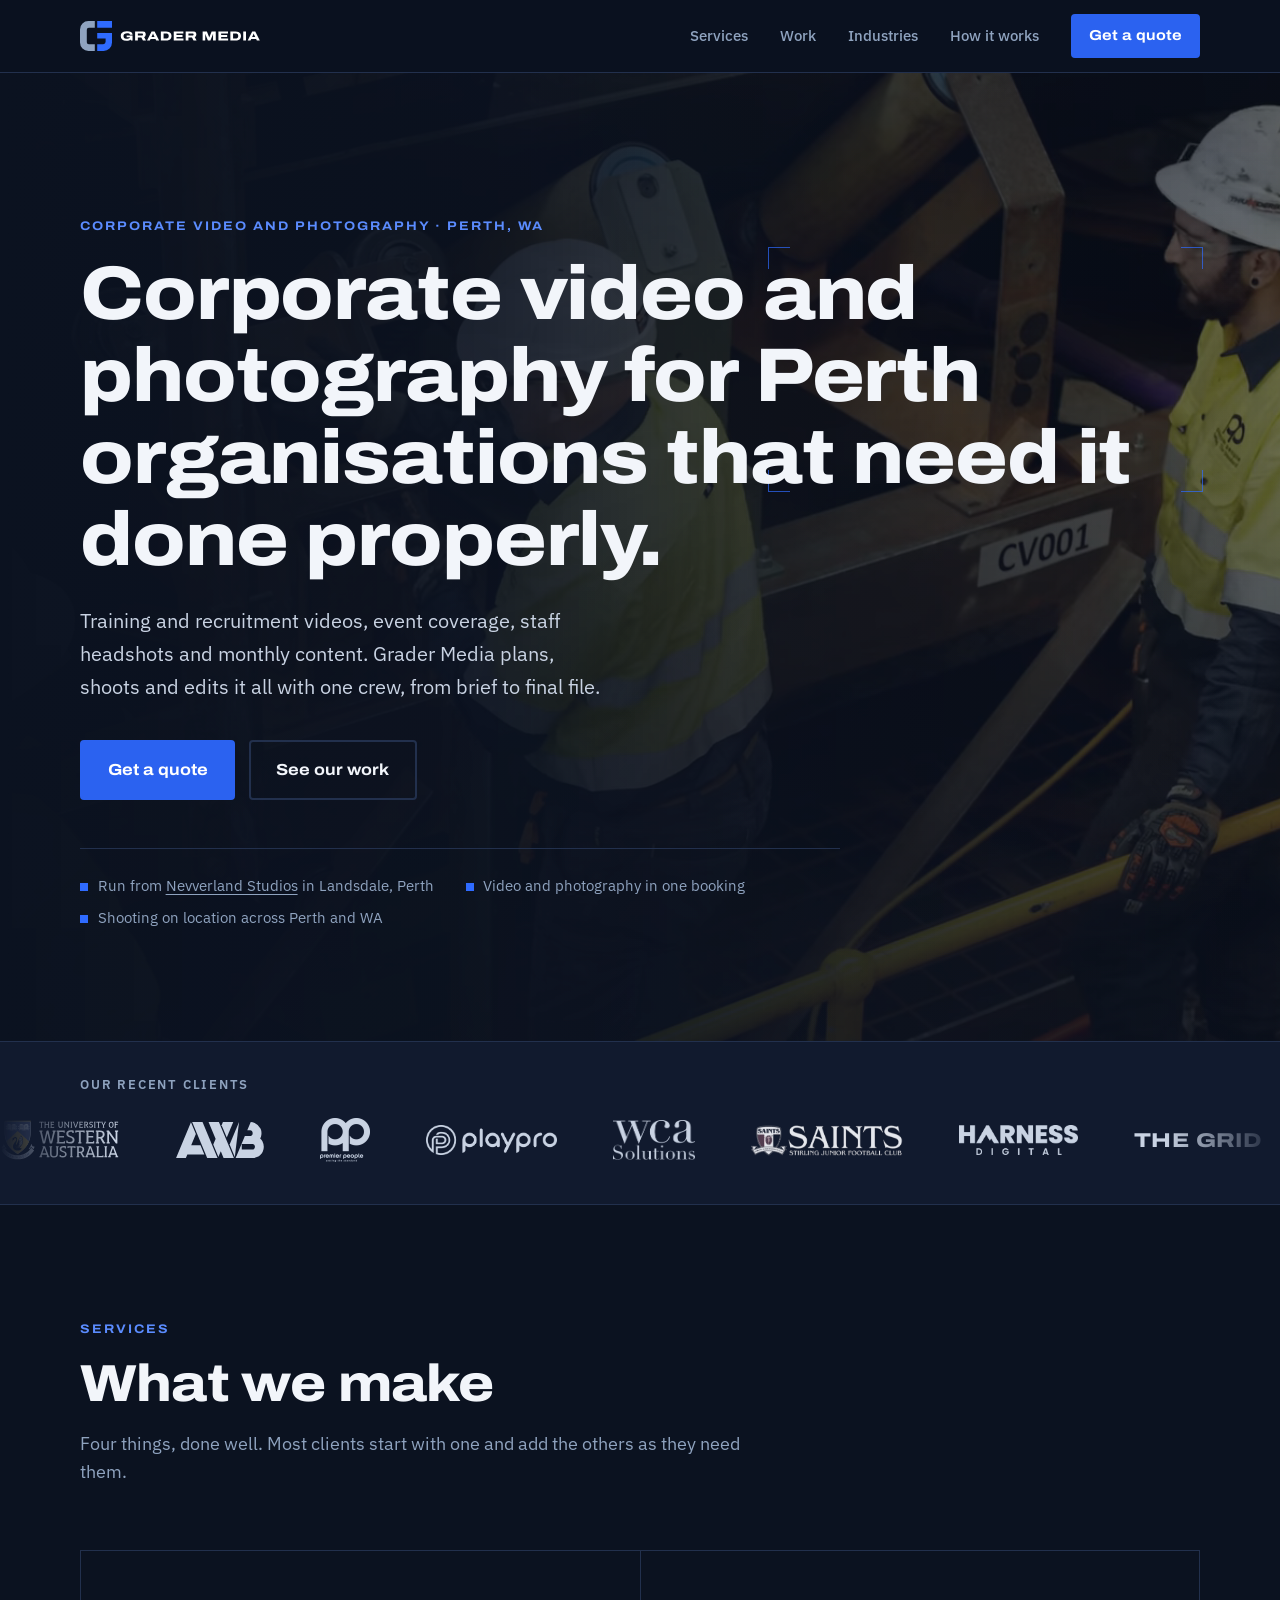
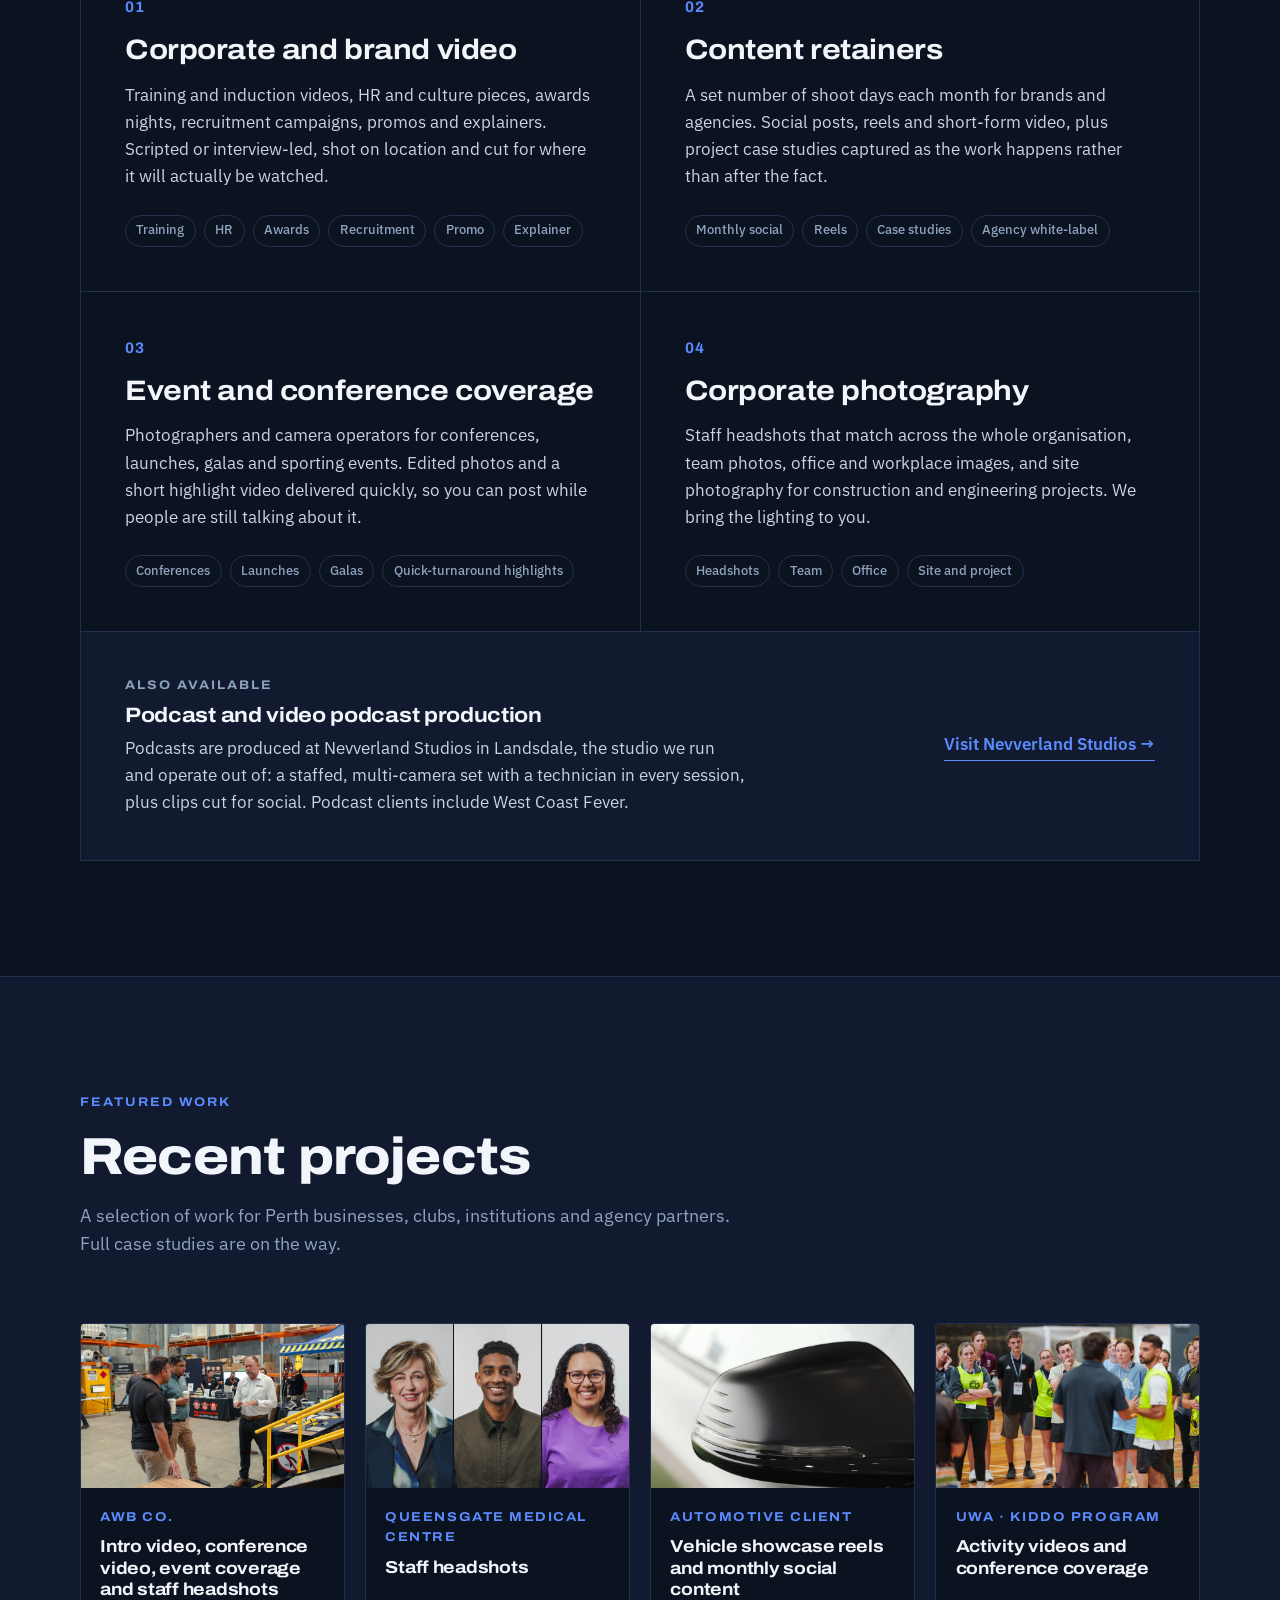
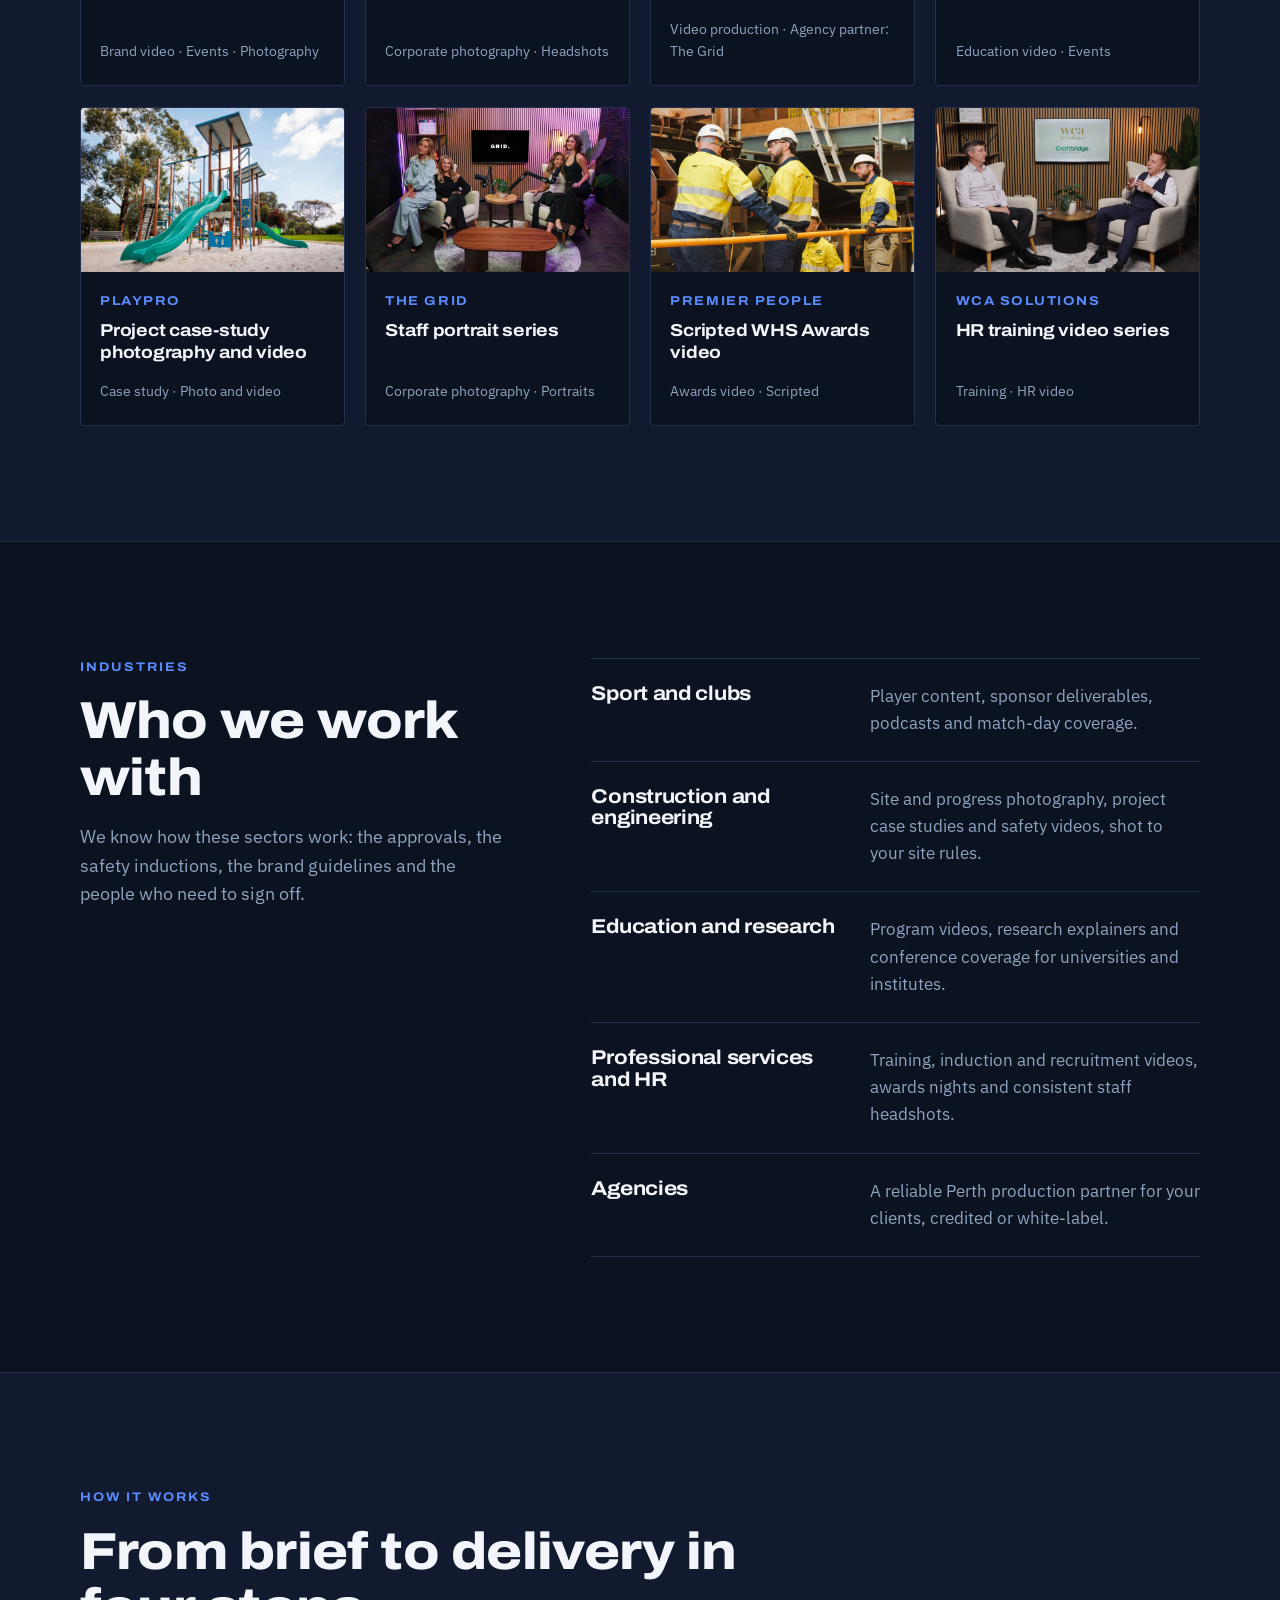
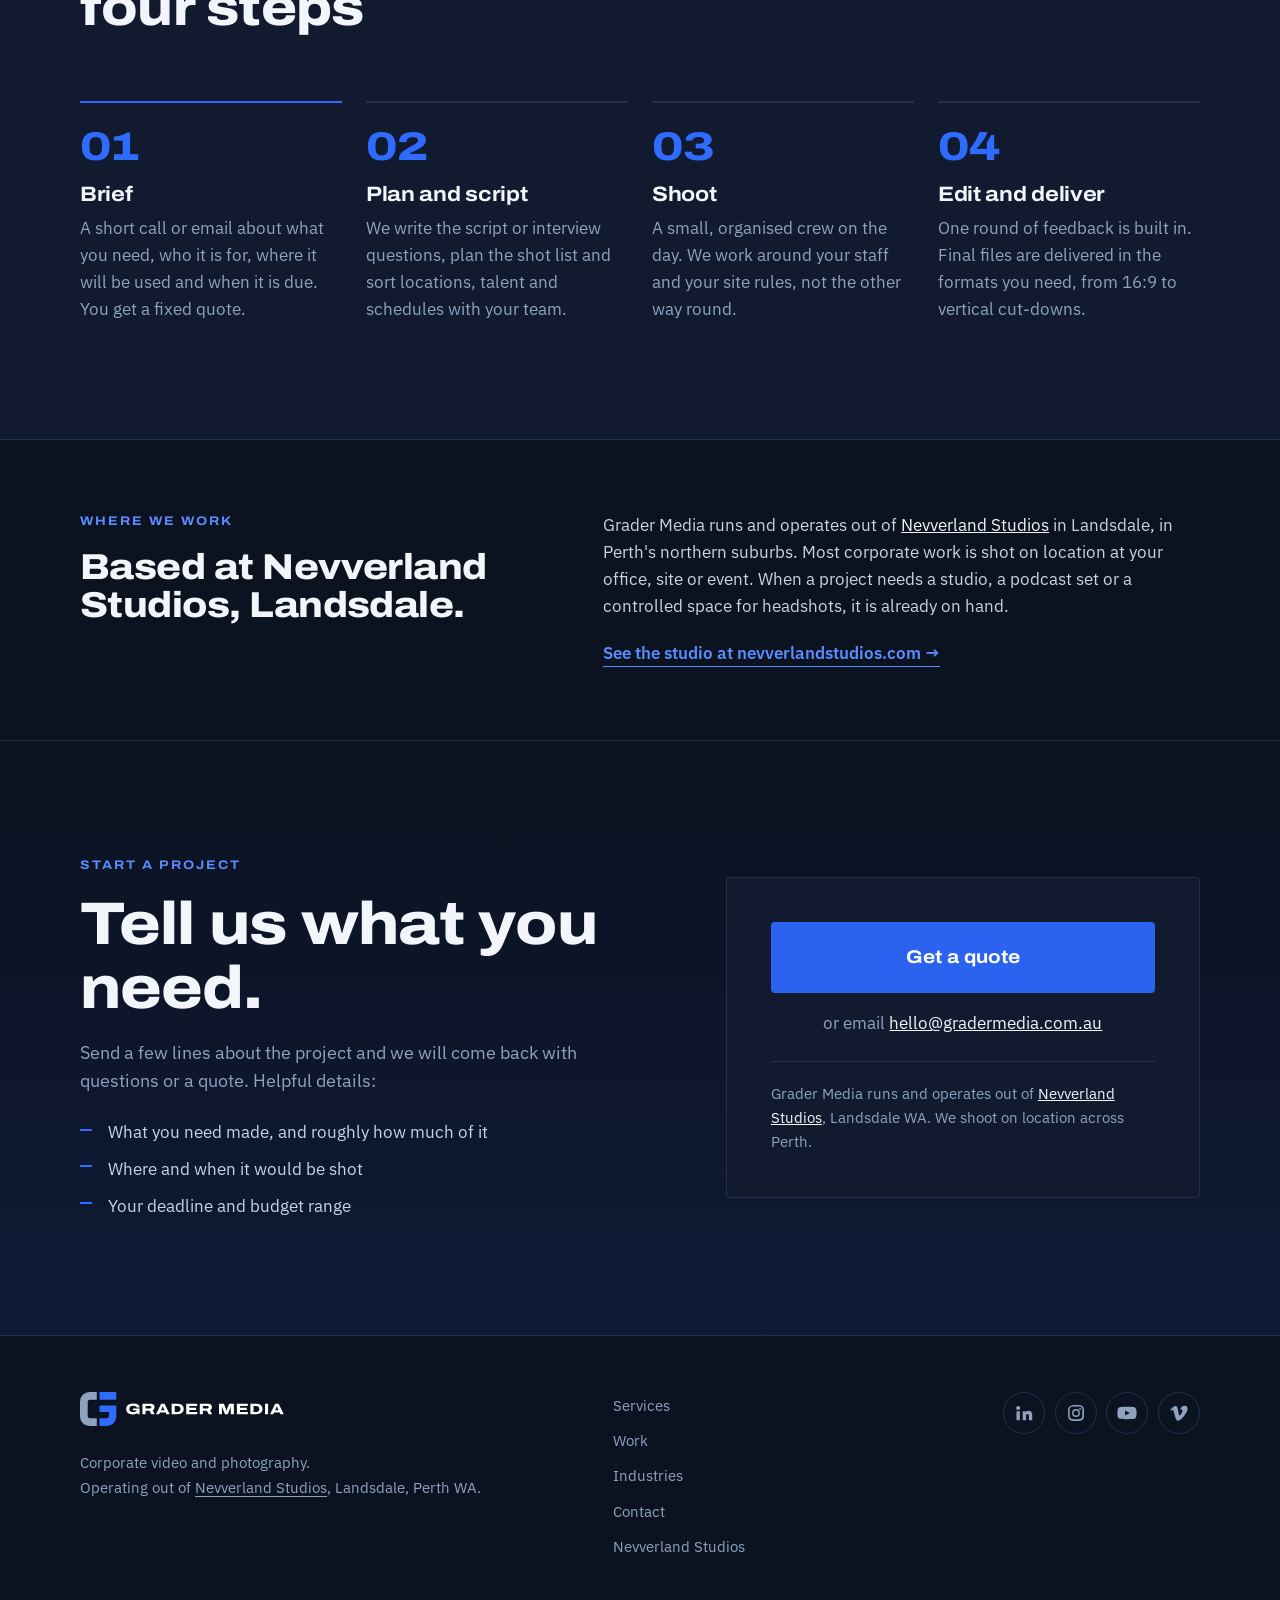
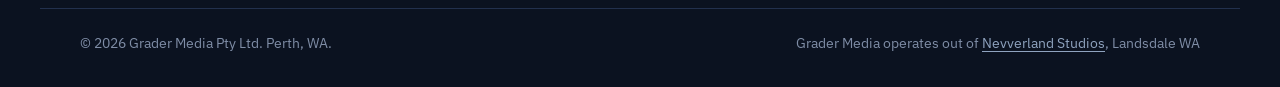
==== index.html @ 809a9e11 "Clients heading: Our recent clients Co-authored-by: NvvrlndStds <NvvrlndStds@users.noreply.github.co" ====
<!doctype html>
<html lang="en-AU">
<head>
<meta charset="utf-8">
<meta name="viewport" content="width=device-width, initial-scale=1">
<title>Corporate Video Production Perth | Grader Media</title>
<meta name="description" content="Corporate video production and photography in Perth, WA. Training, HR and recruitment videos, event and conference coverage, staff headshots and monthly content for brands and agencies.">
<!-- TODO: confirm final domain. Canonical, OG URLs, sitemap.xml and robots.txt all assume https://www.gradermedia.com.au -->
<link rel="canonical" href="https://www.gradermedia.com.au/">
<meta name="theme-color" content="#0B1220">

<link rel="preconnect" href="https://fonts.googleapis.com">
<link rel="preconnect" href="https://fonts.gstatic.com" crossorigin>
<link href="https://fonts.googleapis.com/css2?family=Archivo:wdth,wght@100..125,500..800&family=IBM+Plex+Sans:wght@400;500;600&display=swap" rel="stylesheet">
<link rel="stylesheet" href="assets/css/styles.css">

<link rel="icon" href="/favicon.svg" type="image/svg+xml">
<link rel="icon" href="/favicon-32.png" sizes="32x32" type="image/png">
<link rel="apple-touch-icon" href="/apple-touch-icon.png">

<meta property="og:type" content="website">
<meta property="og:site_name" content="Grader Media">
<meta property="og:locale" content="en_AU">
<meta property="og:url" content="https://www.gradermedia.com.au/">
<meta property="og:title" content="Grader Media | Corporate Video Production and Photography in Perth">
<meta property="og:description" content="Training, HR and recruitment videos, event coverage, staff headshots and monthly content for Perth organisations.">
<!-- TODO (optional): og-home.png is a logo card. Consider swapping for a 1200x630 frame from real work -->
<meta property="og:image" content="https://www.gradermedia.com.au/assets/img/og-home.png">
<meta property="og:image:width" content="1200">
<meta property="og:image:height" content="630">
<meta name="twitter:card" content="summary_large_image">
<meta name="twitter:title" content="Grader Media | Corporate Video Production and Photography in Perth">
<meta name="twitter:description" content="Training, HR and recruitment videos, event coverage, staff headshots and monthly content for Perth organisations.">
<meta name="twitter:image" content="https://www.gradermedia.com.au/assets/img/og-home.png">

<script type="application/ld+json">
{
  "@context": "https://schema.org",
  "@type": "ProfessionalService",
  "name": "Grader Media",
  "legalName": "Grader Media Pty Ltd",
  "description": "Corporate video production and photography in Perth, Western Australia. Operating out of Nevverland Studios, Landsdale.",
  "url": "https://www.gradermedia.com.au",
  "email": "hello@gradermedia.com.au",
  "address": {
    "@type": "PostalAddress",
    "addressLocality": "Landsdale",
    "addressRegion": "WA",
    "postalCode": "6065",
    "addressCountry": "AU"
  },
  "areaServed": "Perth, Western Australia",
  "logo": "https://www.gradermedia.com.au/assets/img/gm-mark.svg"
}
</script>
<!-- TODO: in the JSON-LD above, confirm email; add "streetAddress" (Nevverland Studios, Landsdale) if you want the full address listed; add "telephone" and "sameAs" (social URLs) once known -->
</head>
<body>

<a class="skip-link" href="#main">Skip to content</a>

<header class="site-header">
  <div class="wrap header-inner">
    <a class="brand" href="/">
      <img src="assets/img/gm-logo-horizontal.svg" alt="Grader Media" width="180" height="30">
    </a>
    <button class="nav-toggle" aria-expanded="false" aria-controls="site-nav">
      <span class="nav-toggle-bar" aria-hidden="true"></span>
      <span class="visually-hidden">Menu</span>
    </button>
    <nav id="site-nav" class="site-nav" aria-label="Main">
      <ul>
        <li><a href="#services">Services</a></li>
        <li><a href="#work">Work</a></li>
        <li><a href="#industries">Industries</a></li>
        <li><a href="#process">How it works</a></li>
        <li><a class="btn btn-small" href="#contact">Get a quote</a></li>
      </ul>
    </nav>
  </div>
</header>

<main id="main">

  <!-- 1. HERO -->
  <section class="hero" aria-labelledby="hero-title">
    <div class="hero-media" aria-hidden="true">
      <picture class="hero-poster">
        <source srcset="assets/img/hero-poster.webp" type="image/webp">
        <img src="assets/img/hero-poster.jpg" alt="" width="1600" height="900" fetchpriority="high">
      </picture>
      <video class="hero-video" autoplay muted loop playsinline preload="metadata" poster="assets/img/hero-poster.jpg" width="1600" height="900" tabindex="-1">
        <source src="assets/video/hero-loop.webm" type="video/webm">
        <source src="assets/video/hero-loop.mp4" type="video/mp4">
      </video>
    </div>
    <div class="wrap hero-inner">
      <p class="eyebrow">Corporate video and photography &middot; Perth, WA</p>
      <h1 id="hero-title">Corporate video and photography for Perth organisations that need it done properly.</h1>
      <p class="lede">Training and recruitment videos, event coverage, staff headshots and monthly content. Grader Media plans, shoots and edits it all with one crew, from brief to final file.</p>
      <div class="hero-actions">
        <a class="btn" href="#contact">Get a quote</a>
        <a class="btn btn-ghost" href="#work">See our work</a>
      </div>
      <ul class="hero-points" aria-label="At a glance">
        <li>Run from <a href="https://nevverlandstudios.com" rel="noopener">Nevverland Studios</a> in Landsdale, Perth</li>
        <li>Video and photography in one booking</li>
        <li>Shooting on location across Perth and WA</li>
      </ul>
    </div>
  </section>

  <!-- 3. CLIENT STRIP (placed directly under hero for credibility) -->
  <section class="clients" aria-labelledby="clients-title">
    <div class="wrap">
      <h2 id="clients-title" class="clients-title">Our recent clients</h2>
    </div>
    <!-- Logo marquee: the second list is a visual duplicate for a seamless loop, hidden from assistive tech.
         Pauses on hover/focus; shows a static wrapped row under prefers-reduced-motion. -->
    <div class="marquee" tabindex="0" role="group" aria-label="Client logos (scrolling, pauses on hover or focus)">
      <div class="marquee-track">
        <ul class="logo-strip">
            <li><img src="assets/img/clients/uwa.svg" alt="The University of Western Australia" width="120" height="40" decoding="async"></li>
            <li><img src="assets/img/clients/awb-co.svg" alt="AWB Co." width="88" height="36" decoding="async"></li>
            <li><img src="assets/img/clients/premier-people.png" alt="Premier People" width="50" height="44" decoding="async"></li>
            <li><img src="assets/img/clients/playpro.png" alt="PlayPro" width="131" height="30" decoding="async"></li>
            <li><img src="assets/img/clients/wca-solutions.png" alt="WCA Solutions" width="82" height="40" decoding="async"></li>
            <li><img src="assets/img/clients/stirling-saints.png" alt="Stirling Saints Junior Football Club" width="152" height="32" decoding="async"></li>
            <li><img src="assets/img/clients/harness-digital.png" alt="Harness Digital" width="119" height="30" decoding="async"></li>
            <li class="logo-text">The Grid</li>
            <li><img src="assets/img/clients/queensgate-medical-centre.png" alt="Queensgate Medical Centre" width="159" height="28" decoding="async"></li>
            <li><img src="assets/img/clients/bloom.png" alt="Bloom Early Education" width="70" height="44" decoding="async"></li>
            <li><img src="assets/img/clients/nj-construction.png" alt="NJ Construction" width="76" height="40" decoding="async"></li>
            <li><img src="assets/img/clients/kiddo.svg" alt="KIDDO" width="85" height="42" decoding="async"></li>
        </ul>
        <ul class="logo-strip" aria-hidden="true">
            <li><img src="assets/img/clients/uwa.svg" alt="" width="120" height="40" decoding="async"></li>
            <li><img src="assets/img/clients/awb-co.svg" alt="" width="88" height="36" decoding="async"></li>
            <li><img src="assets/img/clients/premier-people.png" alt="" width="50" height="44" decoding="async"></li>
            <li><img src="assets/img/clients/playpro.png" alt="" width="131" height="30" decoding="async"></li>
            <li><img src="assets/img/clients/wca-solutions.png" alt="" width="82" height="40" decoding="async"></li>
            <li><img src="assets/img/clients/stirling-saints.png" alt="" width="152" height="32" decoding="async"></li>
            <li><img src="assets/img/clients/harness-digital.png" alt="" width="119" height="30" decoding="async"></li>
            <li class="logo-text">The Grid</li>
            <li><img src="assets/img/clients/queensgate-medical-centre.png" alt="" width="159" height="28" decoding="async"></li>
            <li><img src="assets/img/clients/bloom.png" alt="" width="70" height="44" decoding="async"></li>
            <li><img src="assets/img/clients/nj-construction.png" alt="" width="76" height="40" decoding="async"></li>
            <li><img src="assets/img/clients/kiddo.svg" alt="" width="85" height="42" decoding="async"></li>
        </ul>
      </div>
    </div>
  </section>

  <!-- 2. SERVICES -->
  <section id="services" class="section" aria-labelledby="services-title">
    <div class="wrap">
      <header class="section-head">
        <p class="eyebrow">Services</p>
        <h2 id="services-title">What we make</h2>
        <p class="section-intro">Four things, done well. Most clients start with one and add the others as they need them.</p>
      </header>

      <div class="services-grid">
        <article class="service">
          <span class="service-num" aria-hidden="true">01</span>
          <h3>Corporate and brand video</h3>
          <p>Training and induction videos, HR and culture pieces, awards nights, recruitment campaigns, promos and explainers. Scripted or interview-led, shot on location and cut for where it will actually be watched.</p>
          <ul class="tags">
            <li>Training</li><li>HR</li><li>Awards</li><li>Recruitment</li><li>Promo</li><li>Explainer</li>
          </ul>
        </article>

        <article class="service">
          <span class="service-num" aria-hidden="true">02</span>
          <h3>Content retainers</h3>
          <p>A set number of shoot days each month for brands and agencies. Social posts, reels and short-form video, plus project case studies captured as the work happens rather than after the fact.</p>
          <ul class="tags">
            <li>Monthly social</li><li>Reels</li><li>Case studies</li><li>Agency white-label</li>
          </ul>
        </article>

        <article class="service">
          <span class="service-num" aria-hidden="true">03</span>
          <h3>Event and conference coverage</h3>
          <p>Photographers and camera operators for conferences, launches, galas and sporting events. Edited photos and a short highlight video delivered quickly, so you can post while people are still talking about it.</p>
          <ul class="tags">
            <li>Conferences</li><li>Launches</li><li>Galas</li><li>Quick-turnaround highlights</li>
          </ul>
        </article>

        <article class="service">
          <span class="service-num" aria-hidden="true">04</span>
          <h3>Corporate photography</h3>
          <p>Staff headshots that match across the whole organisation, team photos, office and workplace images, and site photography for construction and engineering projects. We bring the lighting to you.</p>
          <ul class="tags">
            <li>Headshots</li><li>Team</li><li>Office</li><li>Site and project</li>
          </ul>
        </article>

        <article class="service service-sister">
          <div>
            <p class="eyebrow">Also available</p>
            <h3>Podcast and video podcast production</h3>
            <p>Podcasts are produced at Nevverland Studios in Landsdale, the studio we run and operate out of: a staffed, multi-camera set with a technician in every session, plus clips cut for social. Podcast clients include West Coast Fever.</p>
          </div>
          <a class="text-link" href="https://nevverlandstudios.com" rel="noopener">Visit Nevverland Studios <span aria-hidden="true">&rarr;</span></a>
        </article>
      </div>
    </div>
  </section>

  <!-- 5. FEATURED WORK -->
  <section id="work" class="section section-alt" aria-labelledby="work-title">
    <div class="wrap">
      <header class="section-head">
        <p class="eyebrow">Featured work</p>
        <h2 id="work-title">Recent projects</h2>
        <p class="section-intro">A selection of work for Perth businesses, clubs, institutions and agency partners. Full case studies are on the way.</p>
      </header>

      <!-- TODO: link each card to a case-study page once written. -->
      <div class="work-grid">
        <article class="card">
          <picture class="card-media">
            <source srcset="assets/img/work/awb-product-expo.webp" type="image/webp">
            <img src="assets/img/work/awb-product-expo.jpg" alt="Visitors and exhibitors talking among trade stands at the AWB Co. product expo, held in a warehouse" width="1600" height="1000" loading="lazy" decoding="async">
          </picture>
          <div class="card-body">
            <p class="card-client">AWB Co.</p>
            <h3>Intro video, conference video, event coverage and staff headshots</h3>
            <p class="card-type">Brand video &middot; Events &middot; Photography</p>
          </div>
        </article>

        <article class="card">
          <picture class="card-media">
            <source srcset="assets/img/work/queensgate-staff-headshots.webp" type="image/webp">
            <img src="assets/img/work/queensgate-staff-headshots.jpg" alt="Three studio headshots of Queensgate Medical Centre staff on a light grey background" width="1600" height="1000" loading="lazy" decoding="async">
          </picture>
          <div class="card-body">
            <p class="card-client">Queensgate Medical Centre</p>
            <h3>Staff headshots</h3>
            <p class="card-type">Corporate photography &middot; Headshots</p>
          </div>
        </article>

        <article class="card">
          <picture class="card-media">
            <source srcset="assets/img/work/grid-automotive-showcase.webp" type="image/webp">
            <img src="assets/img/work/grid-automotive-showcase.jpg" alt="Close-up of a matte black car's side mirror and indicator strip, a detail shot from a vehicle showcase reel" width="1600" height="1000" loading="lazy" decoding="async">
          </picture>
          <div class="card-body">
            <p class="card-client">Automotive client</p>
            <h3>Vehicle showcase reels and monthly social content</h3>
            <p class="card-type">Video production &middot; Agency partner: The Grid</p>
          </div>
        </article>

        <article class="card">
          <picture class="card-media">
            <source srcset="assets/img/work/uwa-kiddo-conference.webp" type="image/webp">
            <img src="assets/img/work/uwa-kiddo-conference.jpg" alt="Conference attendees in bibs and lanyards listening to a presenter on an indoor court during a practical session at the KIDDO conference" width="1600" height="1000" loading="lazy" decoding="async">
          </picture>
          <div class="card-body">
            <p class="card-client">UWA &middot; KIDDO program</p>
            <h3>Activity videos and conference coverage</h3>
            <p class="card-type">Education video &middot; Events</p>
          </div>
        </article>

        <article class="card">
          <picture class="card-media">
            <source srcset="assets/img/work/playpro-hartley-park.webp" type="image/webp">
            <img src="assets/img/work/playpro-hartley-park.jpg" alt="PlayPro playground with green slides and shade roofs at Hartley Park under a blue sky" width="1280" height="800" loading="lazy" decoding="async">
          </picture>
          <div class="card-body">
            <p class="card-client">PlayPro</p>
            <h3>Project case-study photography and video</h3>
            <p class="card-type">Case study &middot; Photo and video</p>
          </div>
        </article>

        <article class="card">
          <picture class="card-media">
            <source srcset="assets/img/work/grid-staff-portraits.webp" type="image/webp">
            <img src="assets/img/work/grid-staff-portraits.jpg" alt="Four members of The Grid team seated in armchairs on a podcast set lit in pink and purple, with a screen behind them reading GRID." width="1600" height="1000" loading="lazy" decoding="async">
          </picture>
          <div class="card-body">
            <p class="card-client">The Grid</p>
            <h3>Staff portrait series</h3>
            <p class="card-type">Corporate photography &middot; Portraits</p>
          </div>
        </article>

        <article class="card">
          <picture class="card-media">
            <source srcset="assets/img/work/premier-people-training-award.webp" type="image/webp">
            <img src="assets/img/work/premier-people-training-award.jpg" alt="Workers in hard hats and hi-vis on a walkway beside conveyor equipment during the Premier People training shoot" width="1600" height="1000" loading="lazy" decoding="async">
          </picture>
          <div class="card-body">
            <p class="card-client">Premier People</p>
            <h3>Scripted WHS Awards video</h3>
            <p class="card-type">Awards video &middot; Scripted</p>
          </div>
        </article>

        <article class="card">
          <picture class="card-media">
            <source srcset="assets/img/work/wca-solutions-hr-series.webp" type="image/webp">
            <img src="assets/img/work/wca-solutions-hr-series.jpg" alt="Two presenters seated in armchairs on a studio set, filmed for the WCA Solutions HR video series" width="1600" height="1000" loading="lazy" decoding="async">
          </picture>
          <div class="card-body">
            <p class="card-client">WCA Solutions</p>
            <h3>HR training video series</h3>
            <p class="card-type">Training &middot; HR video</p>
          </div>
        </article>
      </div>
    </div>
  </section>

  <!-- 4. INDUSTRIES -->
  <section id="industries" class="section" aria-labelledby="industries-title">
    <div class="wrap industries">
      <header class="section-head">
        <p class="eyebrow">Industries</p>
        <h2 id="industries-title">Who we work with</h2>
        <p class="section-intro">We know how these sectors work: the approvals, the safety inductions, the brand guidelines and the people who need to sign off.</p>
      </header>
      <ul class="industry-list">
        <li>
          <h3>Sport and clubs</h3>
          <p>Player content, sponsor deliverables, podcasts and match-day coverage.</p>
        </li>
        <li>
          <h3>Construction and engineering</h3>
          <p>Site and progress photography, project case studies and safety videos, shot to your site rules.</p>
        </li>
        <li>
          <h3>Education and research</h3>
          <p>Program videos, research explainers and conference coverage for universities and institutes.</p>
        </li>
        <li>
          <h3>Professional services and HR</h3>
          <p>Training, induction and recruitment videos, awards nights and consistent staff headshots.</p>
        </li>
        <li>
          <h3>Agencies</h3>
          <p>A reliable Perth production partner for your clients, credited or white-label.</p>
          <!-- TODO: confirm white-label agency work is offered -->
        </li>
      </ul>
    </div>
  </section>

  <!-- 6. HOW IT WORKS -->
  <section id="process" class="section section-alt" aria-labelledby="process-title">
    <div class="wrap">
      <header class="section-head">
        <p class="eyebrow">How it works</p>
        <h2 id="process-title">From brief to delivery in four steps</h2>
      </header>
      <ol class="steps">
        <li>
          <h3>Brief</h3>
          <p>A short call or email about what you need, who it is for, where it will be used and when it is due. You get a fixed quote.</p>
        </li>
        <li>
          <h3>Plan and script</h3>
          <p>We write the script or interview questions, plan the shot list and sort locations, talent and schedules with your team.</p>
        </li>
        <li>
          <h3>Shoot</h3>
          <p>A small, organised crew on the day. We work around your staff and your site rules, not the other way round.</p>
        </li>
        <li>
          <h3>Edit and deliver</h3>
          <p>One round of feedback is built in. Final files are delivered in the formats you need, from 16:9 to vertical cut-downs.</p>
        </li>
      </ol>
      <!-- TODO: confirm "fixed quote" and "one round of feedback" match how quotes and revisions are actually handled -->
    </div>
  </section>

  <!-- WHERE WE WORK -->
  <section id="base" class="base" aria-labelledby="base-title">
    <div class="wrap base-inner">
      <div>
        <p class="eyebrow">Where we work</p>
        <h2 id="base-title">Based at Nevverland Studios, Landsdale.</h2>
      </div>
      <div>
        <p>Grader Media runs and operates out of <a href="https://nevverlandstudios.com" rel="noopener">Nevverland Studios</a> in Landsdale, in Perth's northern suburbs. Most corporate work is shot on location at your office, site or event. When a project needs a studio, a podcast set or a controlled space for headshots, it is already on hand.</p>
        <p class="base-link"><a class="text-link" href="https://nevverlandstudios.com" rel="noopener">See the studio at nevverlandstudios.com <span aria-hidden="true">&rarr;</span></a></p>
      </div>
    </div>
  </section>

  <!-- 7. CONTACT -->
  <section id="contact" class="section contact" aria-labelledby="contact-title">
    <div class="wrap contact-inner">
      <div>
        <p class="eyebrow">Start a project</p>
        <h2 id="contact-title">Tell us what you need.</h2>
        <p class="section-intro">Send a few lines about the project and we will come back with questions or a quote. Helpful details:</p>
        <ul class="checklist">
          <li>What you need made, and roughly how much of it</li>
          <li>Where and when it would be shot</li>
          <li>Your deadline and budget range</li>
        </ul>
      </div>
      <div class="contact-card">
        <!-- TODO: hello@gradermedia.com.au is a PLACEHOLDER. Not yet confirmed. Replace in every mailto on this page (search "hello@gradermedia.com.au"), plus the JSON-LD in <head>. -->
        <a class="btn btn-large" href="mailto:hello@gradermedia.com.au?subject=Project%20enquiry%20-%20Grader%20Media">Get a quote</a>
        <p class="contact-email">or email <a href="mailto:hello@gradermedia.com.au">hello@gradermedia.com.au</a></p>
        <!-- TODO: add phone number (tel: link) and/or a Calendly intro-call link if wanted -->
        <p class="contact-note">Grader Media runs and operates out of <a href="https://nevverlandstudios.com" rel="noopener">Nevverland Studios</a>, Landsdale WA. We shoot on location across Perth.</p>
      </div>
    </div>
  </section>

</main>

<footer class="site-footer">
  <div class="wrap footer-inner">
    <div class="footer-brand">
      <a class="brand" href="/">
        <img src="assets/img/gm-logo-horizontal.svg" alt="Grader Media" width="180" height="30">
      </a>
      <p>Corporate video and photography.<br>Operating out of <a href="https://nevverlandstudios.com" rel="noopener">Nevverland Studios</a>, Landsdale, Perth WA.</p>
    </div>
    <nav class="footer-nav" aria-label="Footer">
      <ul>
        <li><a href="#services">Services</a></li>
        <li><a href="#work">Work</a></li>
        <li><a href="#industries">Industries</a></li>
        <li><a href="#contact">Contact</a></li>
        <li><a href="https://nevverlandstudios.com" rel="noopener">Nevverland Studios</a></li>
      </ul>
    </nav>
    <!-- TODO: social URLs not yet set up. Replace each href="#" and remove any network not used. -->
    <ul class="socials" aria-label="Social media">
      <li><a href="#" aria-label="Grader Media on LinkedIn">
        <svg viewBox="0 0 24 24" width="20" height="20" aria-hidden="true"><path fill="currentColor" d="M4.98 3.5a2.5 2.5 0 1 1 0 5 2.5 2.5 0 0 1 0-5zM3 9.75h4v11H3v-11zm6.5 0h3.8v1.5h.06c.53-1 1.83-2.05 3.77-2.05 4.03 0 4.77 2.65 4.77 6.1v5.45h-4v-4.83c0-1.15-.02-2.63-1.6-2.63-1.6 0-1.85 1.25-1.85 2.55v4.91h-4v-11z"/></svg>
      </a></li>
      <li><a href="#" aria-label="Grader Media on Instagram">
        <svg viewBox="0 0 24 24" width="20" height="20" aria-hidden="true"><path fill="currentColor" d="M12 7.3a4.7 4.7 0 1 0 0 9.4 4.7 4.7 0 0 0 0-9.4zm0 7.7a3 3 0 1 1 0-6 3 3 0 0 1 0 6zm4.9-8.9a1.1 1.1 0 1 0 0 2.2 1.1 1.1 0 0 0 0-2.2zM12 2.5c-2.6 0-2.9 0-3.9.06-3.5.16-5.4 2.1-5.6 5.6C2.5 9.1 2.5 9.4 2.5 12s0 2.9.06 3.9c.16 3.5 2.1 5.4 5.6 5.6 1 .05 1.3.06 3.9.06s2.9 0 3.9-.06c3.5-.16 5.4-2.1 5.6-5.6.05-1 .06-1.3.06-3.9s0-2.9-.06-3.9c-.16-3.5-2.1-5.4-5.6-5.6-1-.05-1.3-.06-3.9-.06zm0 1.7c2.5 0 2.8 0 3.8.06 2.5.11 3.7 1.3 3.8 3.8.05 1 .06 1.3.06 3.8s0 2.8-.06 3.8c-.11 2.5-1.3 3.7-3.8 3.8-1 .05-1.3.06-3.8.06s-2.8 0-3.8-.06c-2.5-.11-3.7-1.3-3.8-3.8-.05-1-.06-1.3-.06-3.8s0-2.8.06-3.8c.11-2.5 1.3-3.7 3.8-3.8 1-.05 1.3-.06 3.8-.06z"/></svg>
      </a></li>
      <li><a href="#" aria-label="Grader Media on YouTube">
        <svg viewBox="0 0 24 24" width="20" height="20" aria-hidden="true"><path fill="currentColor" d="M23 7.2a3 3 0 0 0-2.1-2.1C19 4.6 12 4.6 12 4.6s-7 0-8.9.5A3 3 0 0 0 1 7.2C.5 9.1.5 12 .5 12s0 2.9.5 4.8a3 3 0 0 0 2.1 2.1c1.9.5 8.9.5 8.9.5s7 0 8.9-.5a3 3 0 0 0 2.1-2.1c.5-1.9.5-4.8.5-4.8s0-2.9-.5-4.8zM9.7 15.1V8.9L15.5 12l-5.8 3.1z"/></svg>
      </a></li>
      <li><a href="#" aria-label="Grader Media on Vimeo">
        <svg viewBox="0 0 24 24" width="20" height="20" aria-hidden="true"><path fill="currentColor" d="M22.4 7.2c-.1 2-1.5 4.8-4.3 8.4-2.9 3.7-5.3 5.6-7.3 5.6-1.2 0-2.3-1.1-3.1-3.4L6 11.6c-.6-2.3-1.3-3.4-2-3.4-.2 0-.7.3-1.6 1L1.5 8c1-.9 2-1.8 3-2.6 1.3-1.2 2.3-1.8 3-1.8 1.6-.2 2.6.9 3 3.3.4 2.6.7 4.2.8 4.8.5 2.1 1 3.2 1.5 3.2.4 0 1.1-.7 2-2.1.9-1.4 1.4-2.5 1.4-3.2.1-1.2-.4-1.8-1.4-1.8-.5 0-1 .1-1.5.3 1-3.3 3-4.9 5.9-4.8 2.2.1 3.2 1.5 3.1 4.2z"/></svg>
      </a></li>
    </ul>
  </div>
  <div class="wrap footer-legal">
    <p>&copy; <span id="year">2026</span> Grader Media Pty Ltd. Perth, WA.</p>
    <!-- TODO: add ABN once confirmed, e.g. "ABN 00 000 000 000" -->
    <p>Grader Media operates out of <a href="https://nevverlandstudios.com" rel="noopener">Nevverland Studios</a>, Landsdale WA</p>
  </div>
</footer>

<script src="assets/js/main.js" defer></script>
</body>
</html>
---- assets/css/styles.css ----
/* Grader Media: homepage styles
   Palette: Navy #0B1220 (base) / Graphite #111A2E / Steel #18233B / Line #22304D / Paper #F2F5FA
            Brand blue #2F6BFF (logo, fills, large accents) / Button blue #2B62F0 (white text 5.1:1)
            Blue text #5B8CFF (small blue text on navy 5.9:1) / Grey-blue #8FA3BF (secondary text 7.3:1)
   Type: Archivo (headings, semi-expanded) + IBM Plex Sans (body) */

:root {
  --ink: #0B1220;
  --graphite: #111A2E;
  --steel: #18233B;
  --line: #22304D;
  --paper: #F2F5FA;
  --mist: #8FA3BF;
  --blue: #2F6BFF;
  --blue-btn: #2B62F0;
  --blue-btn-hover: #2152D6;
  --blue-text: #5B8CFF;
  --body-2: #C9D3E3;
  --dim: #7F8DA6;
  --font-head: "Archivo", "Helvetica Neue", Arial, sans-serif;
  --font-body: "IBM Plex Sans", "Helvetica Neue", Arial, sans-serif;
  --wrap: 1200px;
  --gutter: clamp(1.25rem, 4vw, 2.5rem);
  --section: clamp(4rem, 9vw, 7.5rem);
  --radius: 4px;
}

*, *::before, *::after { box-sizing: border-box; }
html { scroll-behavior: smooth; -webkit-text-size-adjust: 100%; }
@media (prefers-reduced-motion: reduce) { html { scroll-behavior: auto; } *, *::before, *::after { transition: none !important; animation: none !important; } }
body {
  margin: 0;
  background: var(--ink);
  color: var(--paper);
  font-family: var(--font-body);
  font-size: 1.0625rem;
  line-height: 1.6;
  -webkit-font-smoothing: antialiased;
}
img, svg, video { display: block; max-width: 100%; }
a { color: inherit; }
ul, ol { margin: 0; padding: 0; list-style: none; }
h1, h2, h3 { font-family: var(--font-head); font-stretch: 112%; line-height: 1.08; margin: 0; letter-spacing: -0.015em; }
p { margin: 0; }
:focus-visible { outline: 3px solid var(--blue-text); outline-offset: 3px; border-radius: 2px; }

.wrap { width: 100%; max-width: var(--wrap); margin: 0 auto; padding: 0 var(--gutter); }
.visually-hidden { position: absolute !important; width: 1px; height: 1px; overflow: hidden; clip: rect(0 0 0 0); white-space: nowrap; }
.skip-link { position: absolute; left: 1rem; top: -4rem; z-index: 100; background: var(--blue-btn); color: #fff; padding: .6rem 1rem; font-weight: 600; text-decoration: none; }
.skip-link:focus { top: 1rem; }

.eyebrow {
  font-family: var(--font-head); font-stretch: 112%;
  font-size: .78rem; font-weight: 700; letter-spacing: .16em; text-transform: uppercase;
  color: var(--blue-text); margin-bottom: 1rem;
}

/* Buttons */
.btn {
  display: inline-flex; align-items: center; justify-content: center; gap: .5rem;
  background: var(--blue-btn); color: #fff;
  font-family: var(--font-head); font-stretch: 112%; font-weight: 700; font-size: 1rem;
  padding: .95rem 1.6rem; border-radius: var(--radius); border: 2px solid var(--blue-btn);
  text-decoration: none; transition: background .15s, border-color .15s, color .15s;
}
.btn:hover { background: var(--blue-btn-hover); border-color: var(--blue-btn-hover); }
.btn-ghost { background: transparent; color: var(--paper); border-color: var(--line); }
.btn-ghost:hover { background: transparent; border-color: var(--paper); }
.btn-small { padding: .55rem 1rem; font-size: .9rem; }
.btn-large { padding: 1.15rem 2.2rem; font-size: 1.15rem; width: 100%; }
.text-link { color: var(--blue-text); font-weight: 600; text-decoration: none; border-bottom: 1px solid currentColor; padding-bottom: 2px; }
.text-link:hover { color: var(--paper); }

/* Header */
.site-header { position: sticky; top: 0; z-index: 50; background: rgba(11,18,32,.92); backdrop-filter: blur(10px); border-bottom: 1px solid var(--line); }
.header-inner { display: flex; align-items: center; justify-content: space-between; height: 72px; }
.brand { display: inline-flex; align-items: center; gap: .65rem; text-decoration: none; }
.brand img { display: block; height: 30px; width: auto; }
.site-footer .brand img { height: 34px; }
.site-nav ul { display: flex; align-items: center; gap: 2rem; }
.site-nav a:not(.btn) { text-decoration: none; font-weight: 500; font-size: .95rem; color: var(--mist); }
.site-nav a:not(.btn):hover { color: var(--paper); }
.nav-toggle { display: none; }

@media (max-width: 820px) {
  .nav-toggle { display: grid; place-items: center; width: 44px; height: 44px; background: none; border: 1px solid var(--line); border-radius: var(--radius); color: var(--paper); cursor: pointer; }
  .nav-toggle-bar, .nav-toggle-bar::before, .nav-toggle-bar::after { display: block; width: 18px; height: 2px; background: currentColor; position: relative; }
  .nav-toggle-bar::before, .nav-toggle-bar::after { content: ""; position: absolute; left: 0; }
  .nav-toggle-bar::before { top: -6px; } .nav-toggle-bar::after { top: 6px; }
  .site-nav { position: absolute; top: 72px; left: 0; right: 0; background: var(--ink); border-bottom: 1px solid var(--line); display: none; }
  .site-nav.is-open { display: block; }
  .site-nav ul { flex-direction: column; align-items: stretch; gap: 0; padding: .5rem var(--gutter) 1.25rem; }
  .site-nav li a:not(.btn) { display: block; padding: .85rem 0; border-bottom: 1px solid var(--line); font-size: 1.05rem; }
  .site-nav .btn { margin-top: 1rem; }
}

/* Hero */
.hero { position: relative; overflow: hidden; border-bottom: 1px solid var(--line); }
.hero-media {
  position: absolute; inset: 0;
  background: radial-gradient(ellipse at 80% 40%, #1B3170 0%, #111A2E 45%, var(--ink) 75%);
}
.hero-media::before { /* navy overlay above the footage so the headline keeps WCAG AA contrast */
  content: ""; position: absolute; inset: 0; z-index: 1;
  background:
    linear-gradient(90deg, var(--ink) 0%, rgba(11,18,32,.92) 38%, rgba(11,18,32,.72) 70%, rgba(11,18,32,.55) 100%),
    linear-gradient(180deg, rgba(11,18,32,.25) 0%, rgba(11,18,32,0) 30%, rgba(11,18,32,.6) 100%);
}
.hero-media::after { /* viewfinder frame marks */
  content: ""; position: absolute; z-index: 2; right: 6%; top: 18%; width: 34%; aspect-ratio: 16/9;
  border: 1px solid rgba(47,107,255,.7);
  -webkit-mask: linear-gradient(#000 0 0) top left/22px 22px no-repeat, linear-gradient(#000 0 0) top right/22px 22px no-repeat,
                linear-gradient(#000 0 0) bottom left/22px 22px no-repeat, linear-gradient(#000 0 0) bottom right/22px 22px no-repeat;
          mask: linear-gradient(#000 0 0) top left/22px 22px no-repeat, linear-gradient(#000 0 0) top right/22px 22px no-repeat,
                linear-gradient(#000 0 0) bottom left/22px 22px no-repeat, linear-gradient(#000 0 0) bottom right/22px 22px no-repeat;
}
.hero-media picture, .hero-media video { position: absolute; inset: 0; width: 100%; height: 100%; }
.hero-media img, .hero-media video { display: block; width: 100%; height: 100%; object-fit: cover; object-position: 60% 40%; }
.hero-media video { z-index: 0; }
@media (prefers-reduced-motion: reduce) { .hero-media video { display: none; } }
.hero-inner { position: relative; z-index: 3; padding-top: clamp(5rem, 12vw, 9rem); padding-bottom: clamp(4rem, 9vw, 7rem); }
.hero h1 { font-size: clamp(2.4rem, 6vw, 4.75rem); font-weight: 800; max-width: 20ch; }
.lede { margin-top: 1.5rem; font-size: clamp(1.1rem, 1.6vw, 1.3rem); color: var(--body-2); max-width: 44ch; }
.hero-actions { display: flex; flex-wrap: wrap; gap: .85rem; margin-top: 2.25rem; }
.hero-points { display: flex; flex-wrap: wrap; gap: .5rem 2rem; margin-top: 3rem; padding-top: 1.5rem; border-top: 1px solid var(--line); max-width: 760px; color: var(--mist); font-size: .95rem; }
.hero-points li::before { content: ""; display: inline-block; width: 8px; height: 8px; background: var(--blue); margin-right: .6rem; vertical-align: middle; }

/* Client strip: logo marquee */
.clients { padding: 2.25rem 0; background: var(--graphite); border-bottom: 1px solid var(--line); overflow: hidden; }
.clients-title { font-family: var(--font-body); font-stretch: 100%; font-size: .8rem; font-weight: 600; letter-spacing: .14em; text-transform: uppercase; color: var(--mist); margin-bottom: 1.25rem; }
.marquee {
  --marquee-gap: 3.5rem;
  max-width: 1440px; margin: 0 auto; overflow: hidden; outline: none;
  -webkit-mask: linear-gradient(90deg, transparent, #000 9%, #000 91%, transparent);
  mask: linear-gradient(90deg, transparent, #000 9%, #000 91%, transparent);
}
.marquee:focus-visible { box-shadow: inset 0 0 0 2px var(--mist); }
.marquee-track { display: flex; width: max-content; animation: marquee 36s linear infinite; }
.marquee:hover .marquee-track, .marquee:focus-within .marquee-track { animation-play-state: paused; }
@keyframes marquee { from { transform: translateX(0); } to { transform: translateX(-50%); } }
/* padding-right = gap, so each list is exactly half the track and the loop is seamless */
.logo-strip { display: flex; flex-wrap: nowrap; align-items: center; gap: var(--marquee-gap); padding: .25rem var(--marquee-gap) .25rem 0; flex-shrink: 0; }
.logo-strip li { flex-shrink: 0; display: flex; align-items: center; height: 48px; }
.logo-strip img { display: block; max-width: none; }
.logo-strip .logo-text {
  font-family: var(--font-head); font-stretch: 125%; font-weight: 800; font-size: 1.25rem;
  text-transform: uppercase; letter-spacing: .02em; color: var(--body-2); white-space: nowrap;
}
@media (max-width: 720px) { .marquee { --marquee-gap: 2.5rem; } .marquee-track { animation-duration: 30s; } }
@media (prefers-reduced-motion: reduce) {
  .marquee { -webkit-mask: none; mask: none; padding: 0 var(--gutter); }
  .marquee-track { width: auto; transform: none; }
  .logo-strip { flex-wrap: wrap; justify-content: center; gap: 1rem 2.5rem; padding: 0; flex-shrink: 1; }
  .logo-strip[aria-hidden="true"] { display: none; }
}

/* Sections */
.section { padding: var(--section) 0; }
.section-alt { background: var(--graphite); border-top: 1px solid var(--line); border-bottom: 1px solid var(--line); }
.section-head { max-width: 680px; margin-bottom: clamp(2.5rem, 5vw, 4rem); }
.section-head h2 { font-size: clamp(2rem, 4.2vw, 3.25rem); font-weight: 800; }
.section-intro { margin-top: 1.1rem; color: var(--mist); font-size: 1.1rem; }

/* Services */
.services-grid { display: grid; grid-template-columns: repeat(2, 1fr); gap: 1px; background: var(--line); border: 1px solid var(--line); }
.service { background: var(--ink); padding: clamp(1.75rem, 3.5vw, 2.75rem); display: flex; flex-direction: column; gap: 1rem; }
.service-num { font-family: var(--font-head); font-weight: 700; color: var(--blue-text); font-size: .95rem; letter-spacing: .08em; }
.service h3 { font-size: clamp(1.4rem, 2.2vw, 1.8rem); font-weight: 700; }
.service p { color: var(--body-2); }
.tags { display: flex; flex-wrap: wrap; gap: .5rem; margin-top: auto; padding-top: .5rem; }
.tags li { font-size: .8rem; font-weight: 500; color: var(--mist); border: 1px solid var(--line); padding: .3rem .65rem; border-radius: 999px; }
.service-sister { grid-column: 1 / -1; flex-direction: row; align-items: center; justify-content: space-between; gap: 2rem; background: var(--graphite); }
.service-sister h3 { font-size: 1.3rem; margin-bottom: .5rem; }
.service-sister p:not(.eyebrow) { max-width: 62ch; }
.service-sister .eyebrow { color: var(--mist); margin-bottom: .5rem; }
.service-sister .text-link { white-space: nowrap; }

/* Work cards */
.work-grid { display: grid; grid-template-columns: repeat(4, 1fr); gap: clamp(1rem, 1.6vw, 1.5rem); }
.work-grid .card-body { padding: 1.2rem 1.2rem 1.4rem; }
.work-grid .card h3 { font-size: 1.08rem; }
.card { background: var(--ink); border: 1px solid var(--line); border-radius: var(--radius); overflow: hidden; display: flex; flex-direction: column; transition: border-color .15s, transform .15s; }
.card:hover { border-color: #34477A; transform: translateY(-2px); }
.card-media { display: block; aspect-ratio: 16 / 10; position: relative; background: var(--graphite); overflow: hidden; }
.card-media img { display: block; width: 100%; height: 100%; object-fit: cover; }
.card-body { padding: 1.4rem 1.4rem 1.6rem; display: flex; flex-direction: column; gap: .55rem; flex: 1; }
.card-client { font-family: var(--font-head); font-stretch: 112%; font-weight: 700; font-size: .8rem; letter-spacing: .12em; text-transform: uppercase; color: var(--blue-text); }
.card h3 { font-size: 1.2rem; font-weight: 700; line-height: 1.25; }
.card h3 a { color: inherit; text-decoration-color: var(--blue); text-underline-offset: 3px; }
.card-type { margin-top: auto; padding-top: .5rem; font-size: .88rem; color: var(--mist); }

/* Industries */
.industries { display: grid; grid-template-columns: 5fr 7fr; gap: clamp(2rem, 6vw, 5rem); align-items: start; }
.industries .section-head { margin-bottom: 0; position: sticky; top: 110px; }
.industry-list li { padding: 1.5rem 0; border-top: 1px solid var(--line); display: grid; grid-template-columns: 1fr 1.3fr; gap: 1.5rem; }
.industry-list li:last-child { border-bottom: 1px solid var(--line); }
.industry-list h3 { font-size: 1.25rem; font-weight: 700; }
.industry-list p { color: var(--mist); }

/* Steps */
.steps { display: grid; grid-template-columns: repeat(4, 1fr); gap: 1.5rem; counter-reset: step; }
.steps li { counter-increment: step; padding-top: 1.5rem; border-top: 2px solid var(--line); position: relative; }
.steps li::before {
  content: counter(step, decimal-leading-zero);
  display: block; font-family: var(--font-head); font-stretch: 125%; font-weight: 800; font-size: 2.5rem; line-height: 1; color: var(--blue); margin-bottom: 1rem;
}
.steps li:first-child { border-top-color: var(--blue); }
.steps h3 { font-size: 1.3rem; font-weight: 700; margin-bottom: .6rem; }
.steps p { color: var(--mist); }

/* Where we work */
.base { padding: clamp(3rem, 6vw, 4.5rem) 0; border-bottom: 1px solid var(--line); }
.base-inner { display: grid; grid-template-columns: 1fr 1.3fr; gap: clamp(1.5rem, 5vw, 4rem); align-items: start; }
.base h2 { font-size: clamp(1.6rem, 3vw, 2.25rem); font-weight: 800; }
.base p:not(.eyebrow) { color: var(--body-2); }
.base p a:not(.text-link) { color: var(--paper); }
.base-link { margin-top: 1.25rem; }
.hero-points a, .footer-brand a:not(.brand), .footer-legal a { color: inherit; text-underline-offset: 3px; }
.card-link { color: var(--mist); text-underline-offset: 3px; }
@media (max-width: 720px) { .base-inner { grid-template-columns: 1fr; } }

/* Contact */
.contact { background: linear-gradient(180deg, var(--ink), #0F1A36); }
.contact-inner { display: grid; grid-template-columns: 1.2fr 1fr; gap: clamp(2rem, 6vw, 5rem); align-items: center; }
.contact h2 { font-size: clamp(2.2rem, 5vw, 3.75rem); font-weight: 800; }
.checklist { margin-top: 1.5rem; display: grid; gap: .6rem; }
.checklist li { padding-left: 1.75rem; position: relative; color: var(--body-2); }
.checklist li::before { content: ""; position: absolute; left: 0; top: .55em; width: 12px; height: 2px; background: var(--blue); }
.contact-card { background: var(--graphite); border: 1px solid var(--line); border-radius: var(--radius); padding: clamp(1.75rem, 4vw, 2.75rem); }
.contact-email { margin-top: 1.1rem; text-align: center; color: var(--mist); }
.contact-email a { color: var(--paper); }
.contact-note { margin-top: 1.5rem; padding-top: 1.25rem; border-top: 1px solid var(--line); font-size: .92rem; color: var(--mist); }
.contact-note a { color: var(--paper); }

/* Footer */
.site-footer { border-top: 1px solid var(--line); padding: 3.5rem 0 2rem; background: var(--ink); }
.footer-inner { display: grid; grid-template-columns: 1.4fr 1fr auto; gap: 2rem; align-items: start; }
.footer-brand p { margin-top: 1rem; color: var(--mist); font-size: .95rem; }
.footer-nav ul { display: grid; gap: .5rem; }
.footer-nav a { color: var(--mist); text-decoration: none; font-size: .95rem; }
.footer-nav a:hover { color: var(--paper); }
.socials { display: flex; gap: .6rem; }
.socials a { display: grid; place-items: center; width: 42px; height: 42px; border: 1px solid var(--line); border-radius: 50%; color: var(--mist); }
.socials a:hover { color: #fff; background: var(--blue-btn); border-color: var(--blue-btn); }
.footer-legal { display: flex; flex-wrap: wrap; justify-content: space-between; gap: .75rem; margin-top: 3rem; padding-top: 1.5rem; border-top: 1px solid var(--line); font-size: .85rem; color: var(--dim); }
.footer-legal a { color: var(--mist); }

/* Responsive */
@media (max-width: 1000px) {
  .work-grid { grid-template-columns: repeat(2, 1fr); }
  .steps { grid-template-columns: repeat(2, 1fr); gap: 2rem 1.5rem; }
  .industries { grid-template-columns: 1fr; }
  .industries .section-head { position: static; margin-bottom: 1rem; }
}
@media (max-width: 720px) {
  .services-grid { grid-template-columns: 1fr; }
  .service-sister { flex-direction: column; align-items: flex-start; }
  .work-grid { grid-template-columns: 1fr; }
  .steps { grid-template-columns: 1fr; }
  .industry-list li { grid-template-columns: 1fr; gap: .4rem; }
  .contact-inner { grid-template-columns: 1fr; }
  .footer-inner { grid-template-columns: 1fr; }
  .hero-media::after { display: none; }
  .hero-media::before { background: linear-gradient(180deg, rgba(11,18,32,.92) 0%, rgba(11,18,32,.88) 50%, var(--ink) 100%); }
  .logo-strip { gap: .6rem 1.6rem; }
  .logo-strip li { white-space: normal; }
}
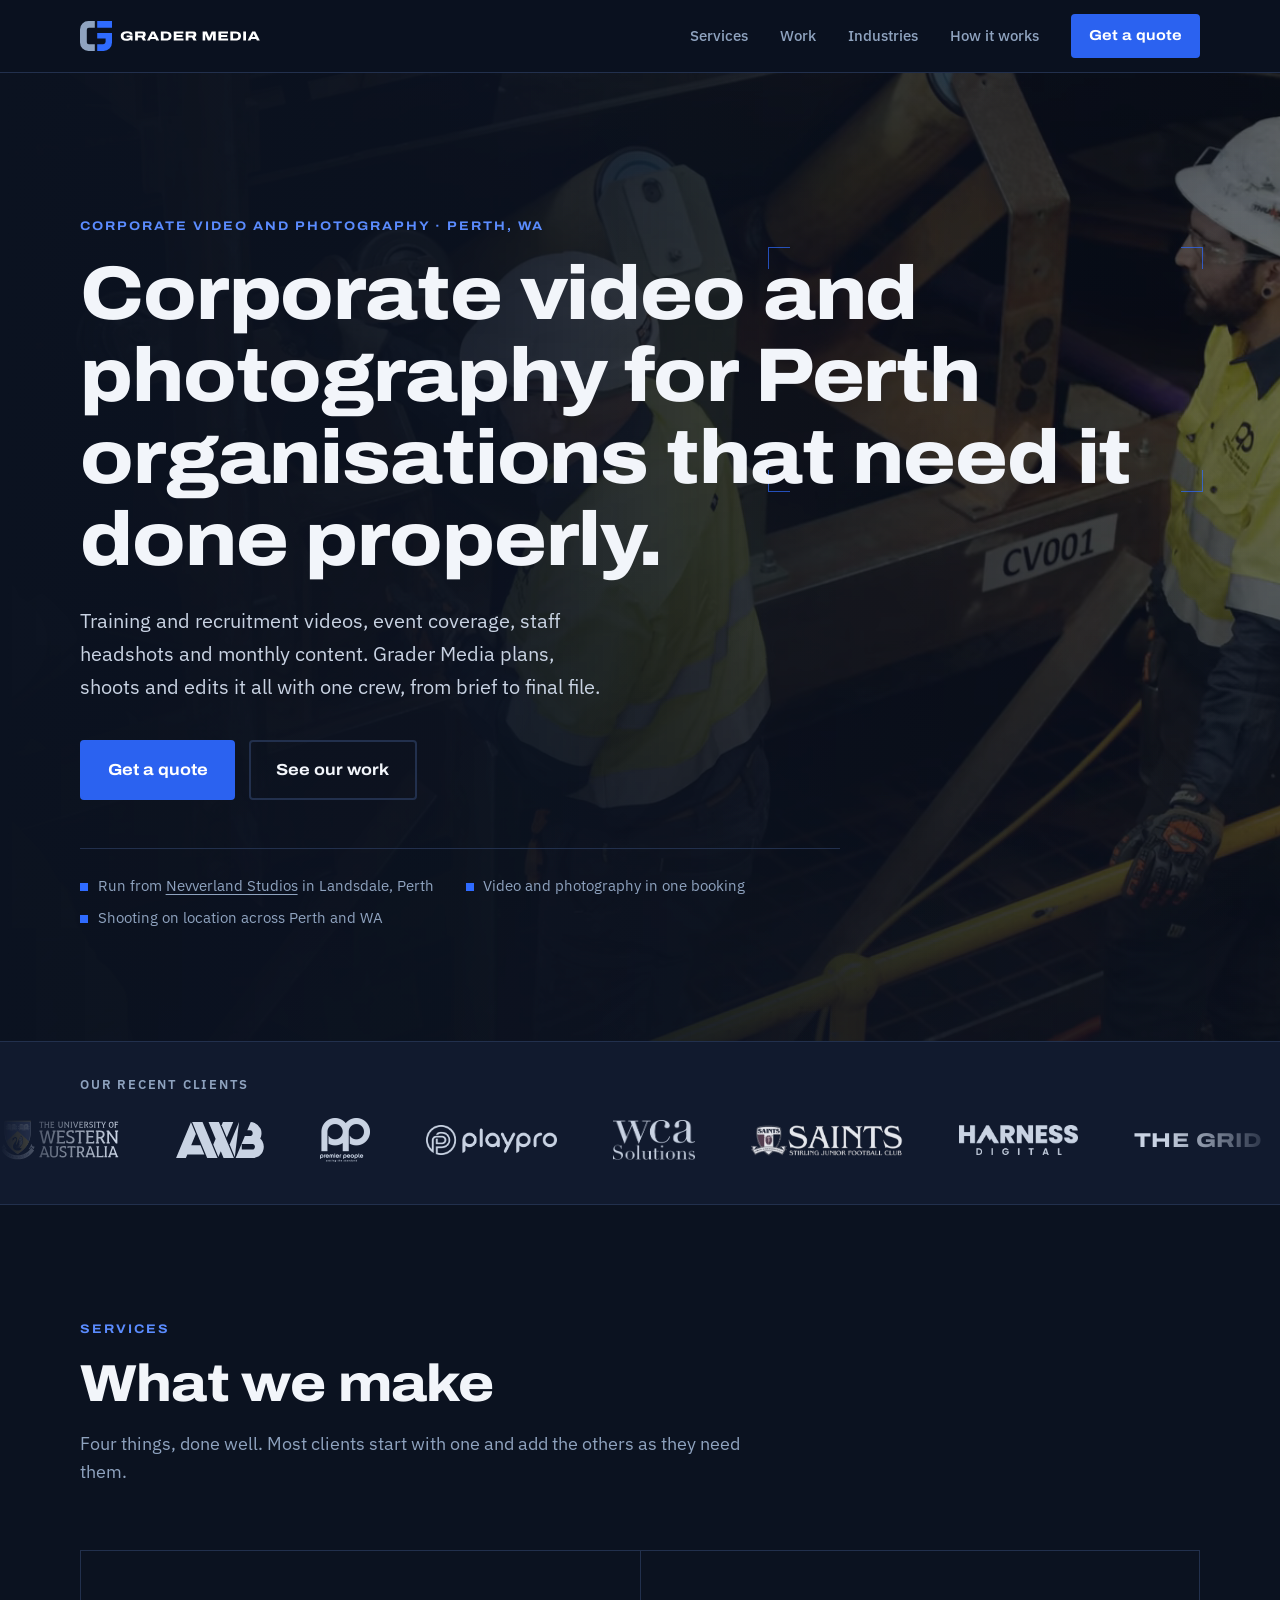
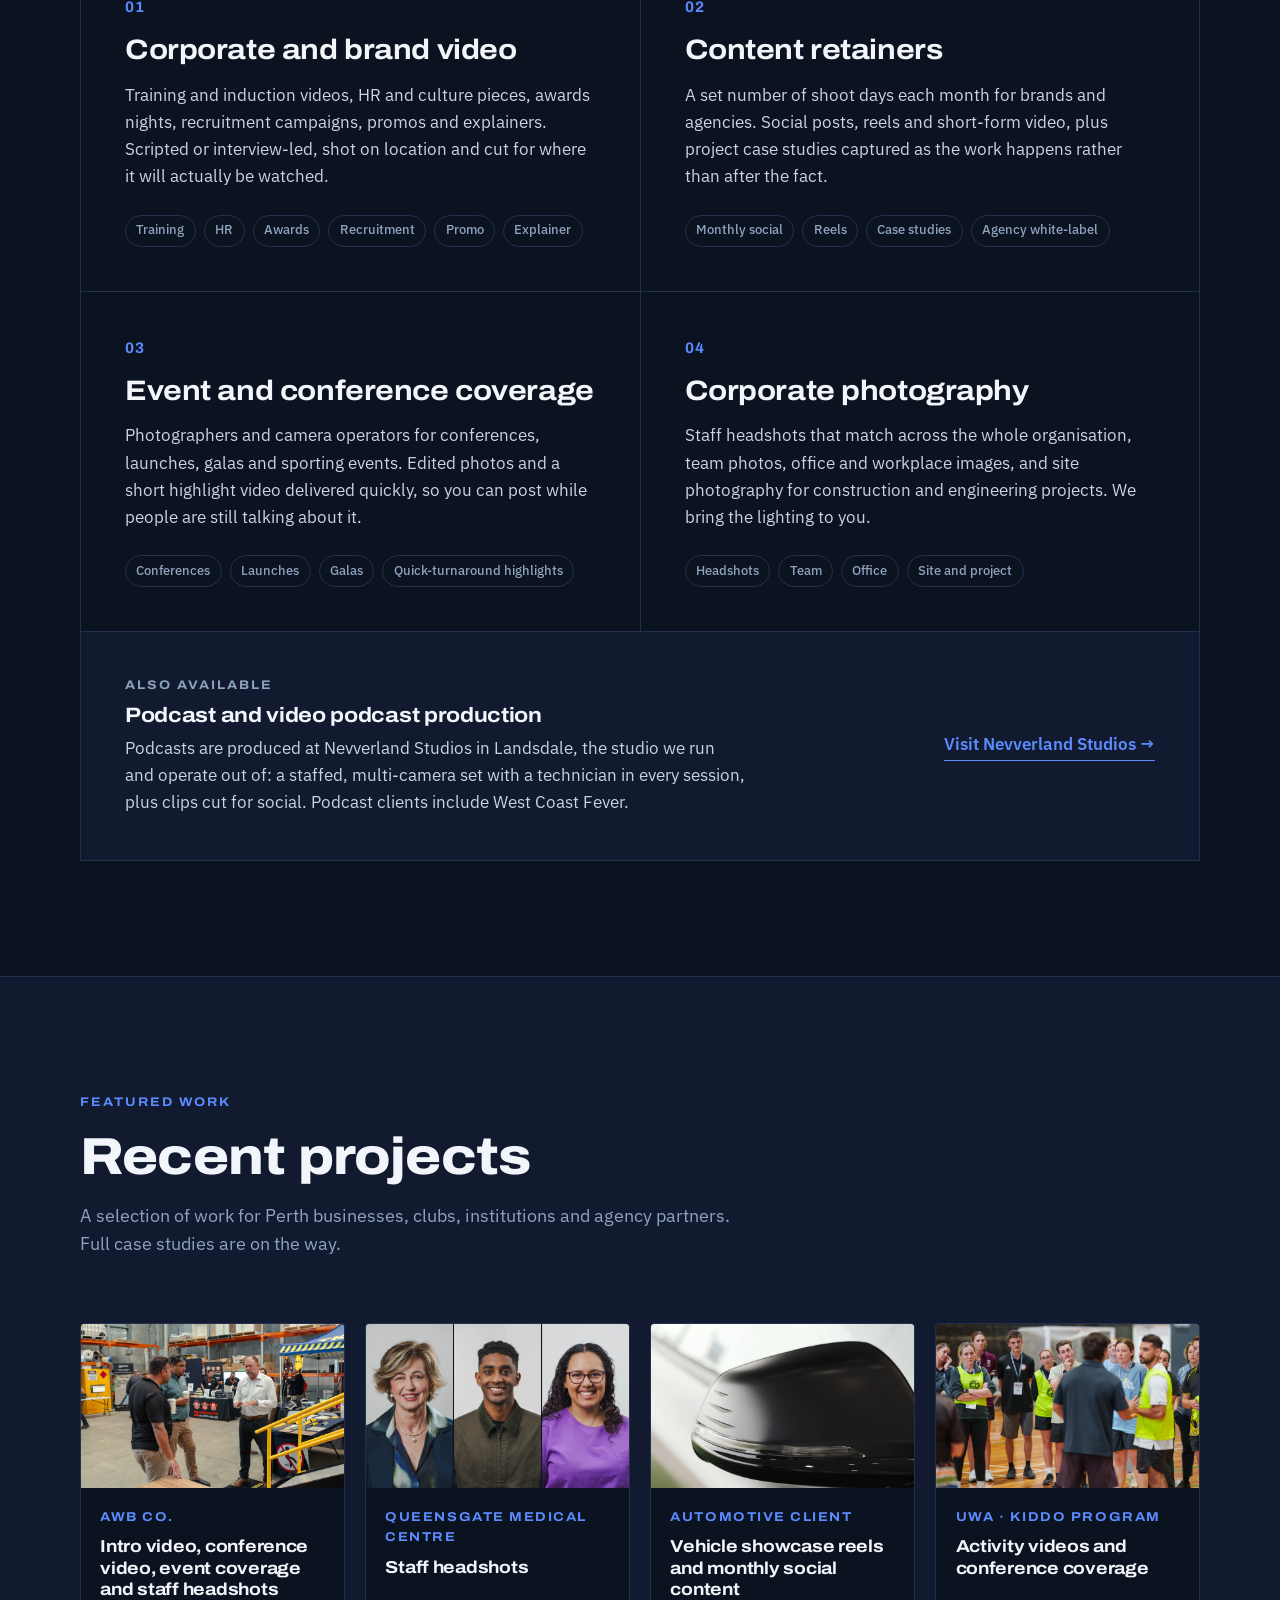
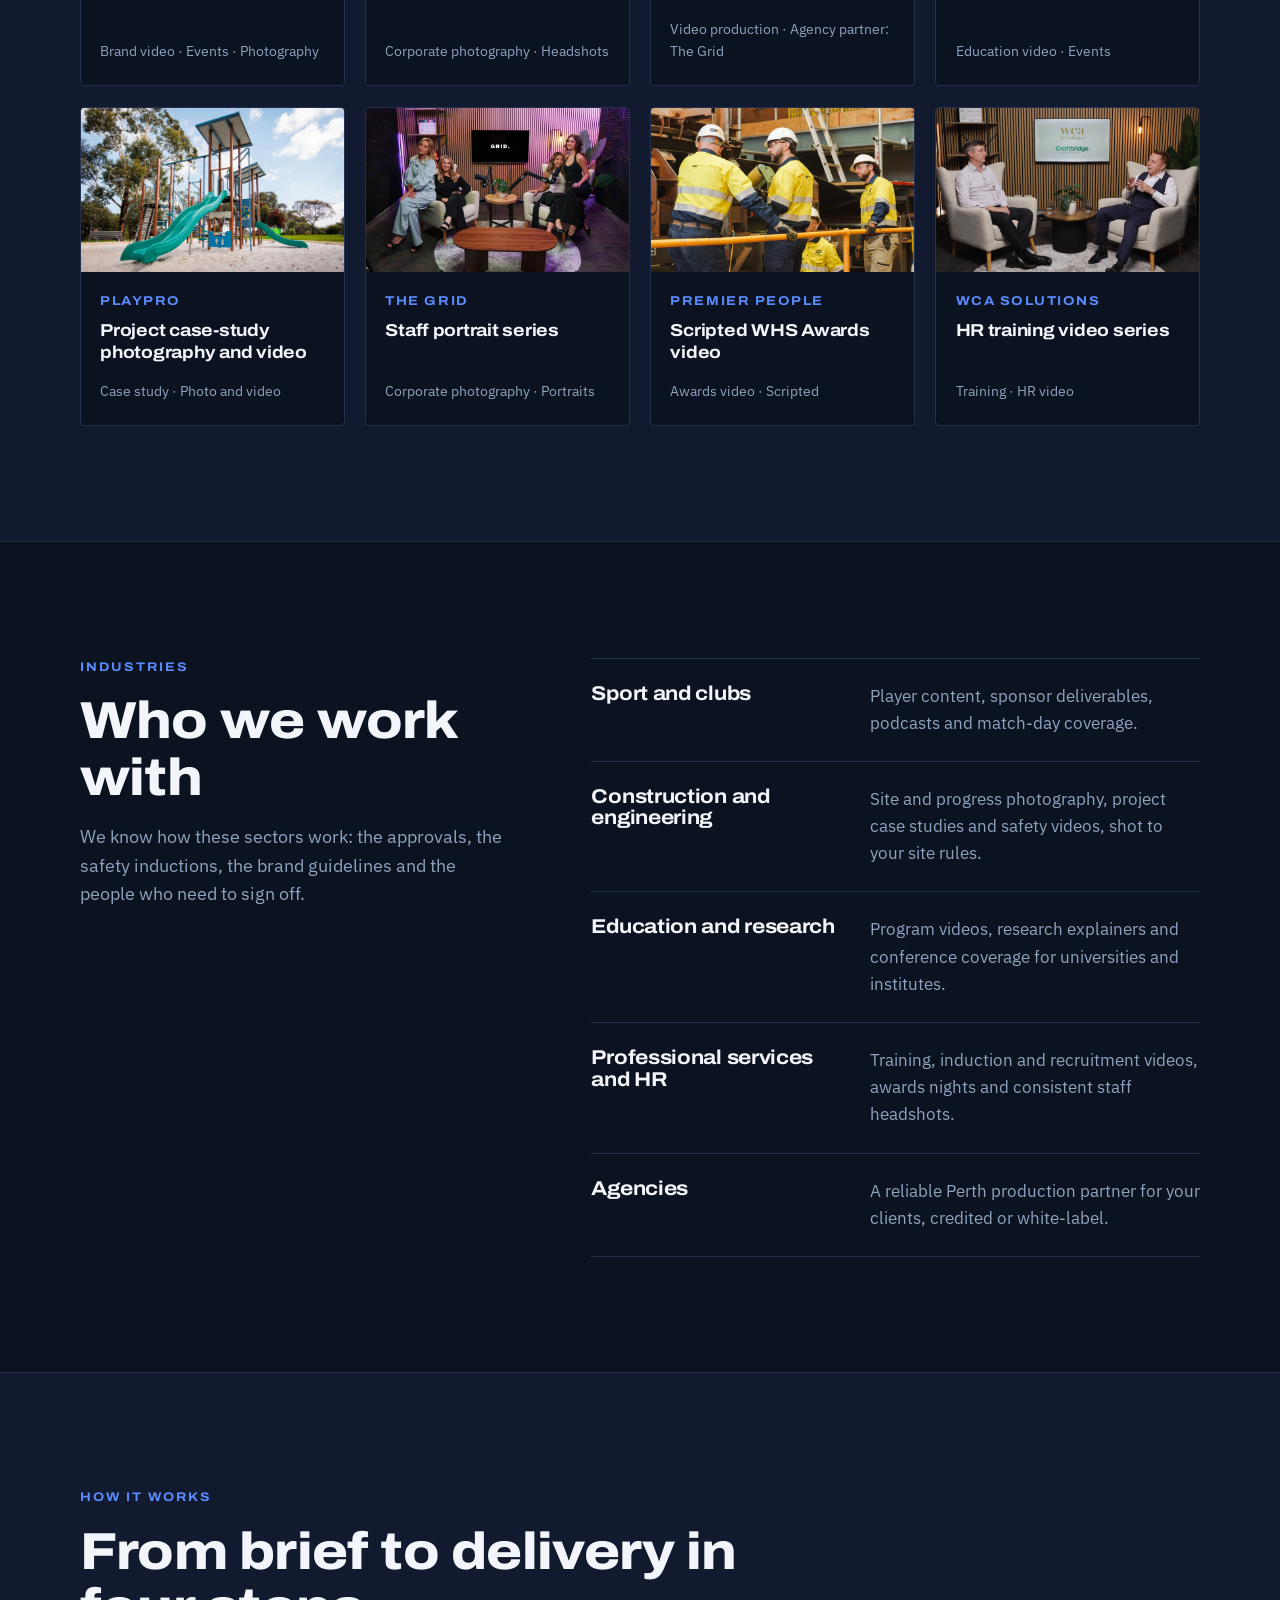
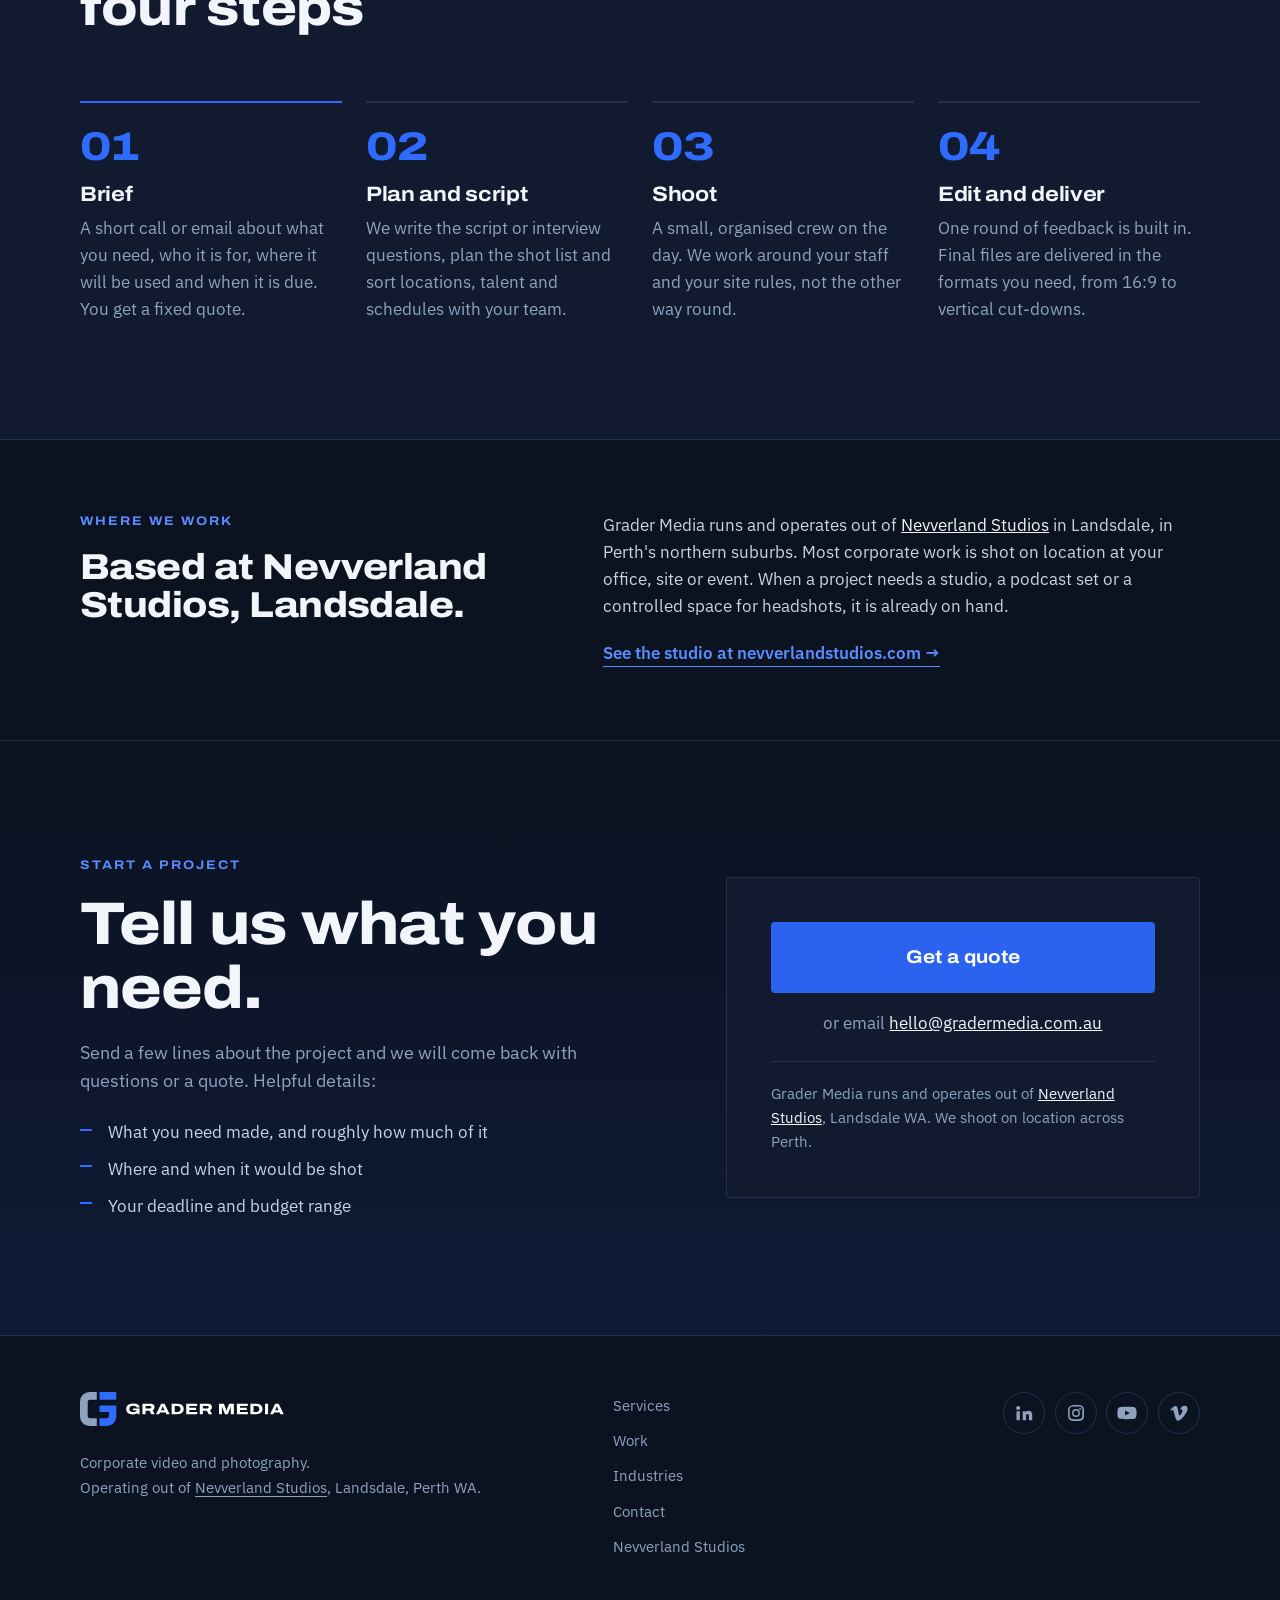
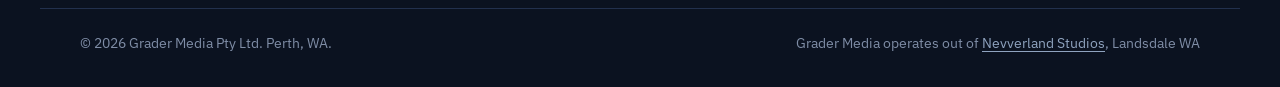
==== commit ae55fb12: "Fix stale CSS cache on mobile; tidy logo strip mobile rule Co-authored-by: NvvrlndStds <NvvrlndStds@" ====
--- a/index.html
+++ b/index.html
@@ -12,7 +12,7 @@
 <link rel="preconnect" href="https://fonts.googleapis.com">
 <link rel="preconnect" href="https://fonts.gstatic.com" crossorigin>
 <link href="https://fonts.googleapis.com/css2?family=Archivo:wdth,wght@100..125,500..800&family=IBM+Plex+Sans:wght@400;500;600&display=swap" rel="stylesheet">
-<link rel="stylesheet" href="assets/css/styles.css">
+<link rel="stylesheet" href="assets/css/styles.css?v=20261103b">
 
 <link rel="icon" href="/favicon.svg" type="image/svg+xml">
 <link rel="icon" href="/favicon-32.png" sizes="32x32" type="image/png">
@@ -461,6 +461,6 @@
   </div>
 </footer>
 
-<script src="assets/js/main.js" defer></script>
+<script src="assets/js/main.js?v=20261103b" defer></script>
 </body>
 </html>
--- a/assets/css/styles.css
+++ b/assets/css/styles.css
@@ -262,6 +262,4 @@
   .footer-inner { grid-template-columns: 1fr; }
   .hero-media::after { display: none; }
   .hero-media::before { background: linear-gradient(180deg, rgba(11,18,32,.92) 0%, rgba(11,18,32,.88) 50%, var(--ink) 100%); }
-  .logo-strip { gap: .6rem 1.6rem; }
-  .logo-strip li { white-space: normal; }
-}
+}
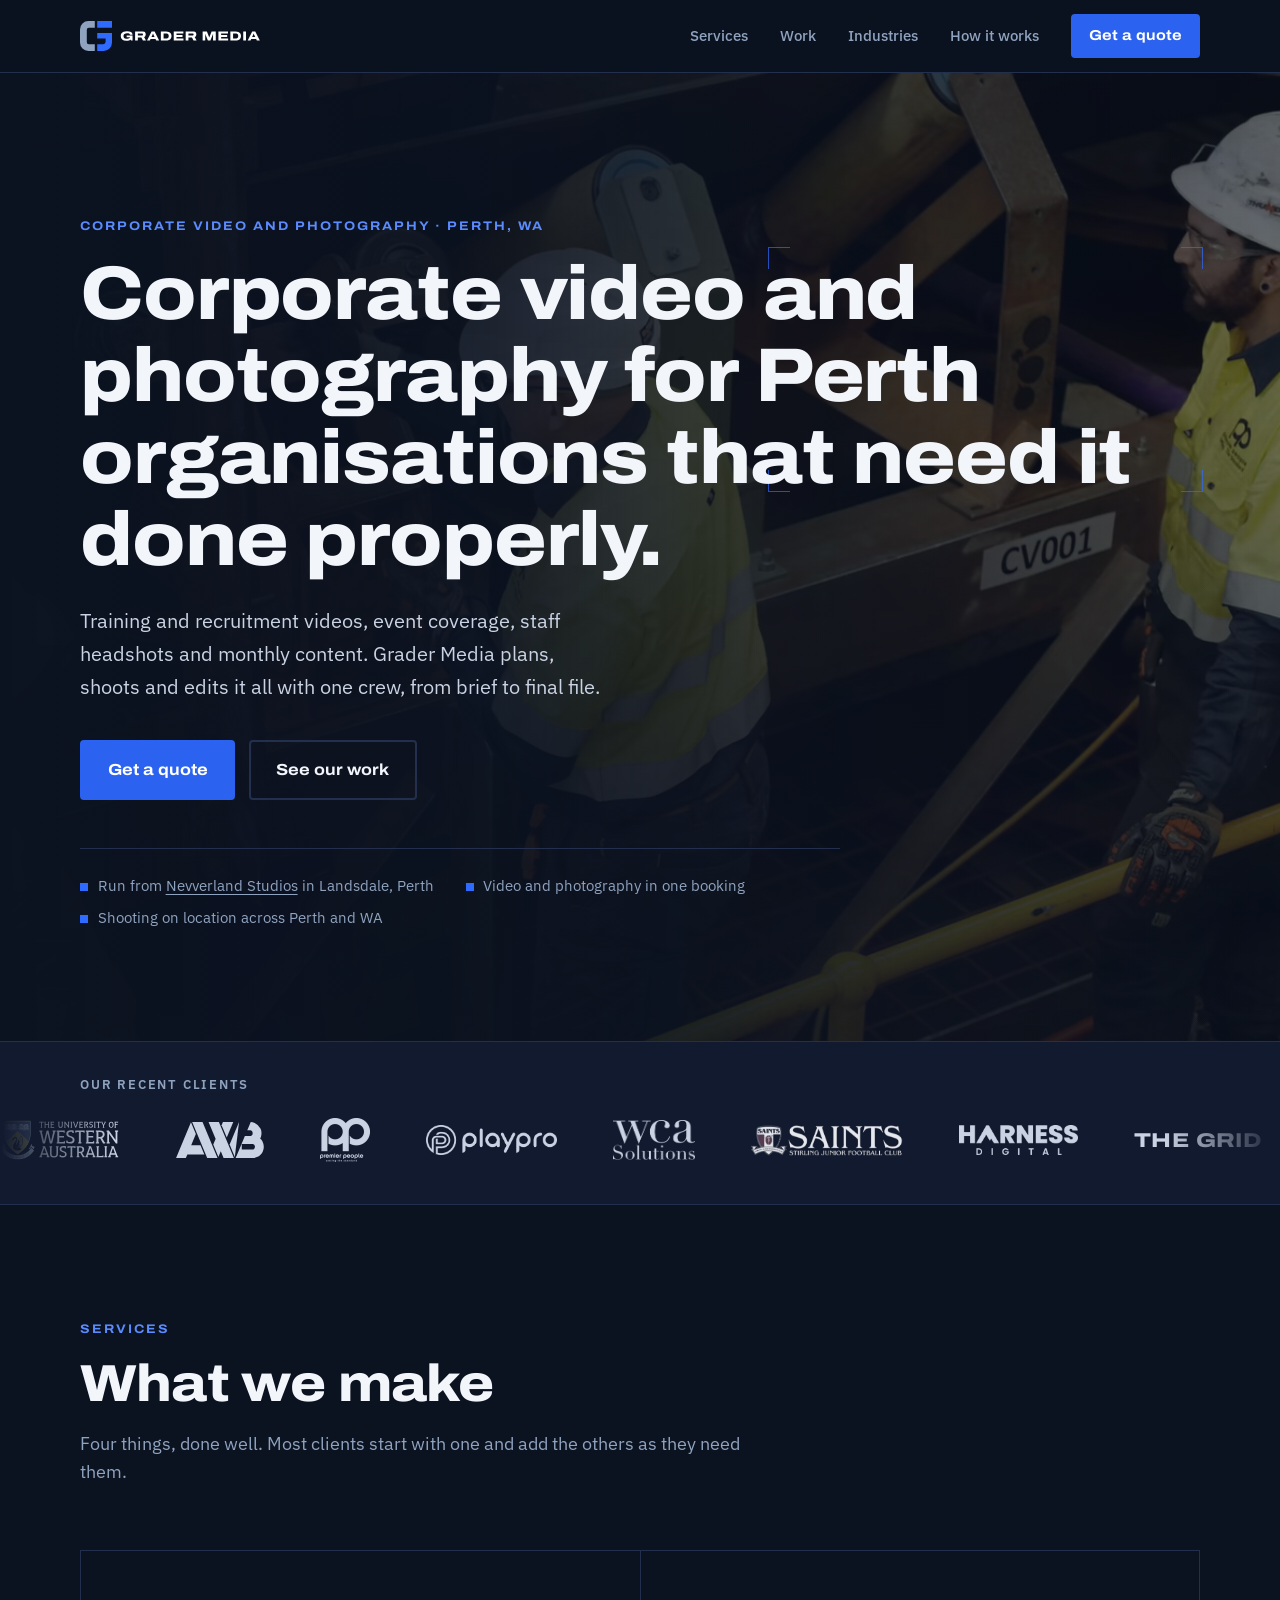
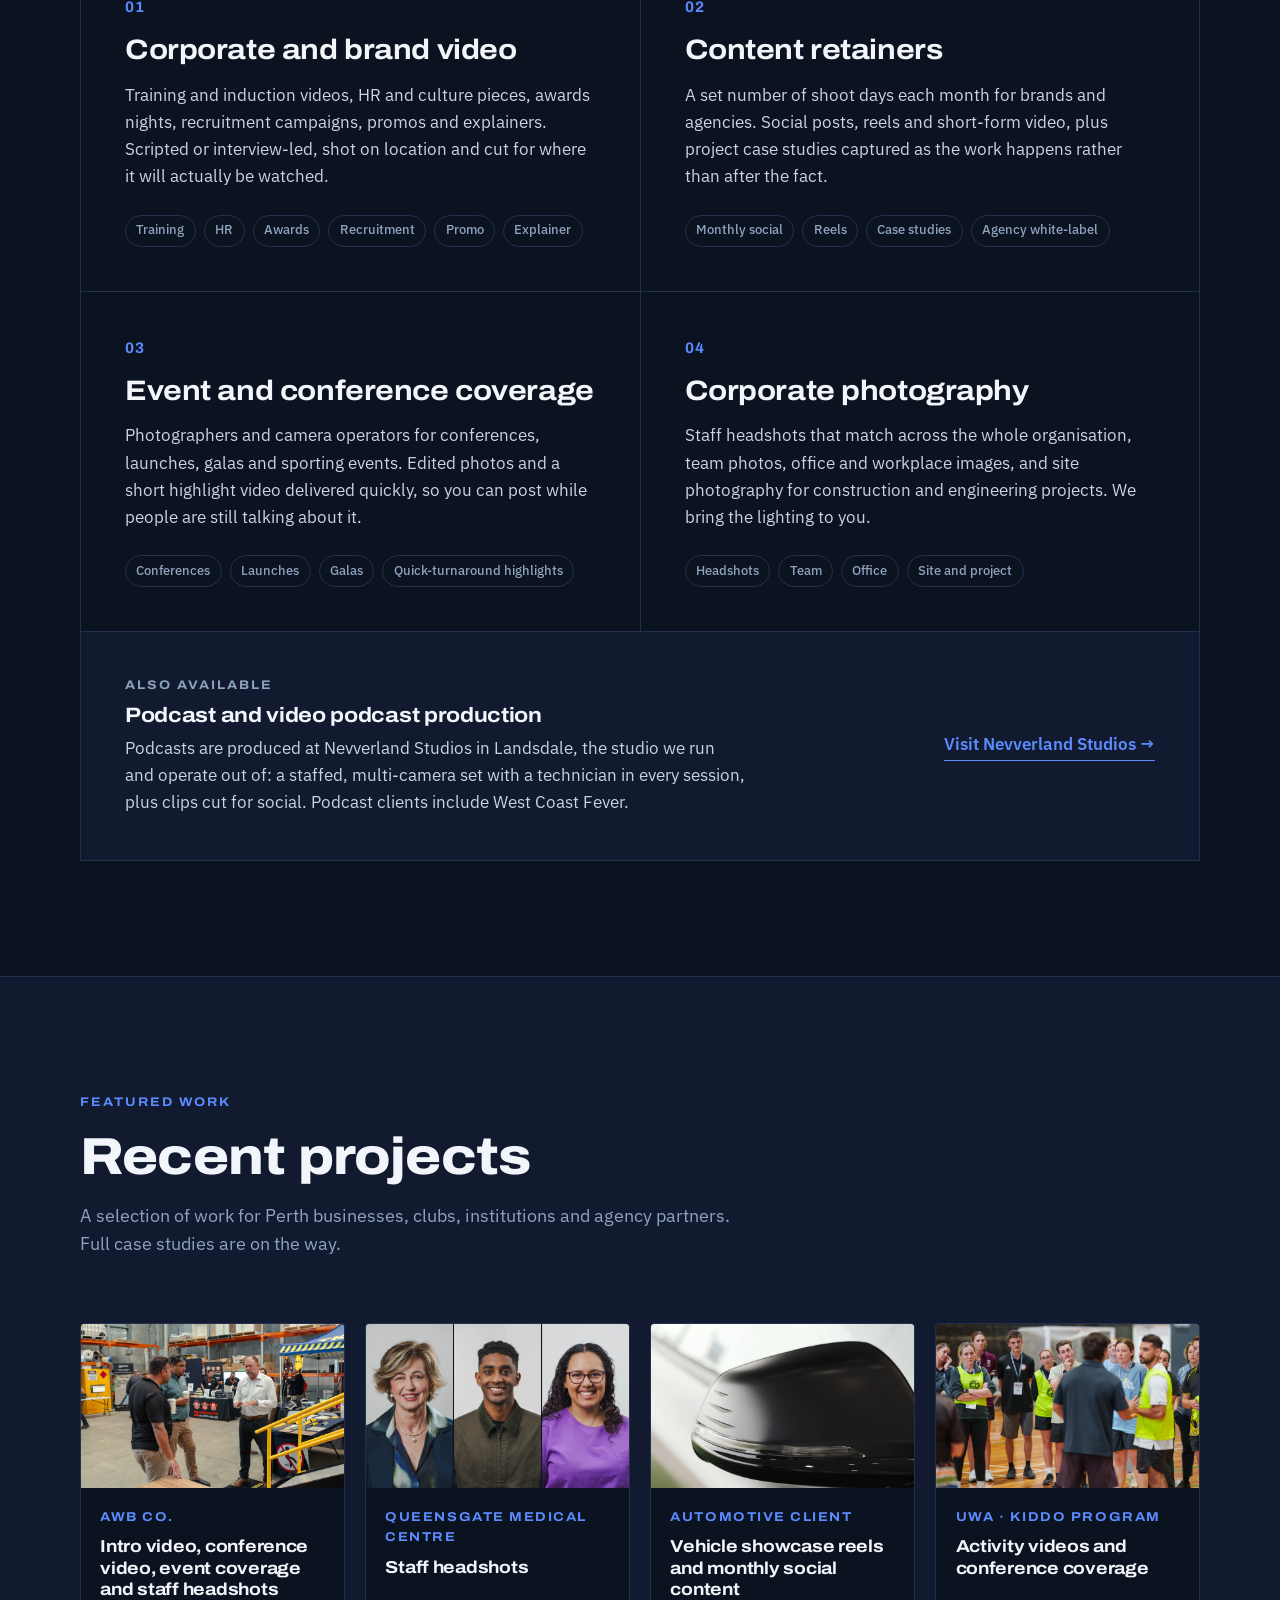
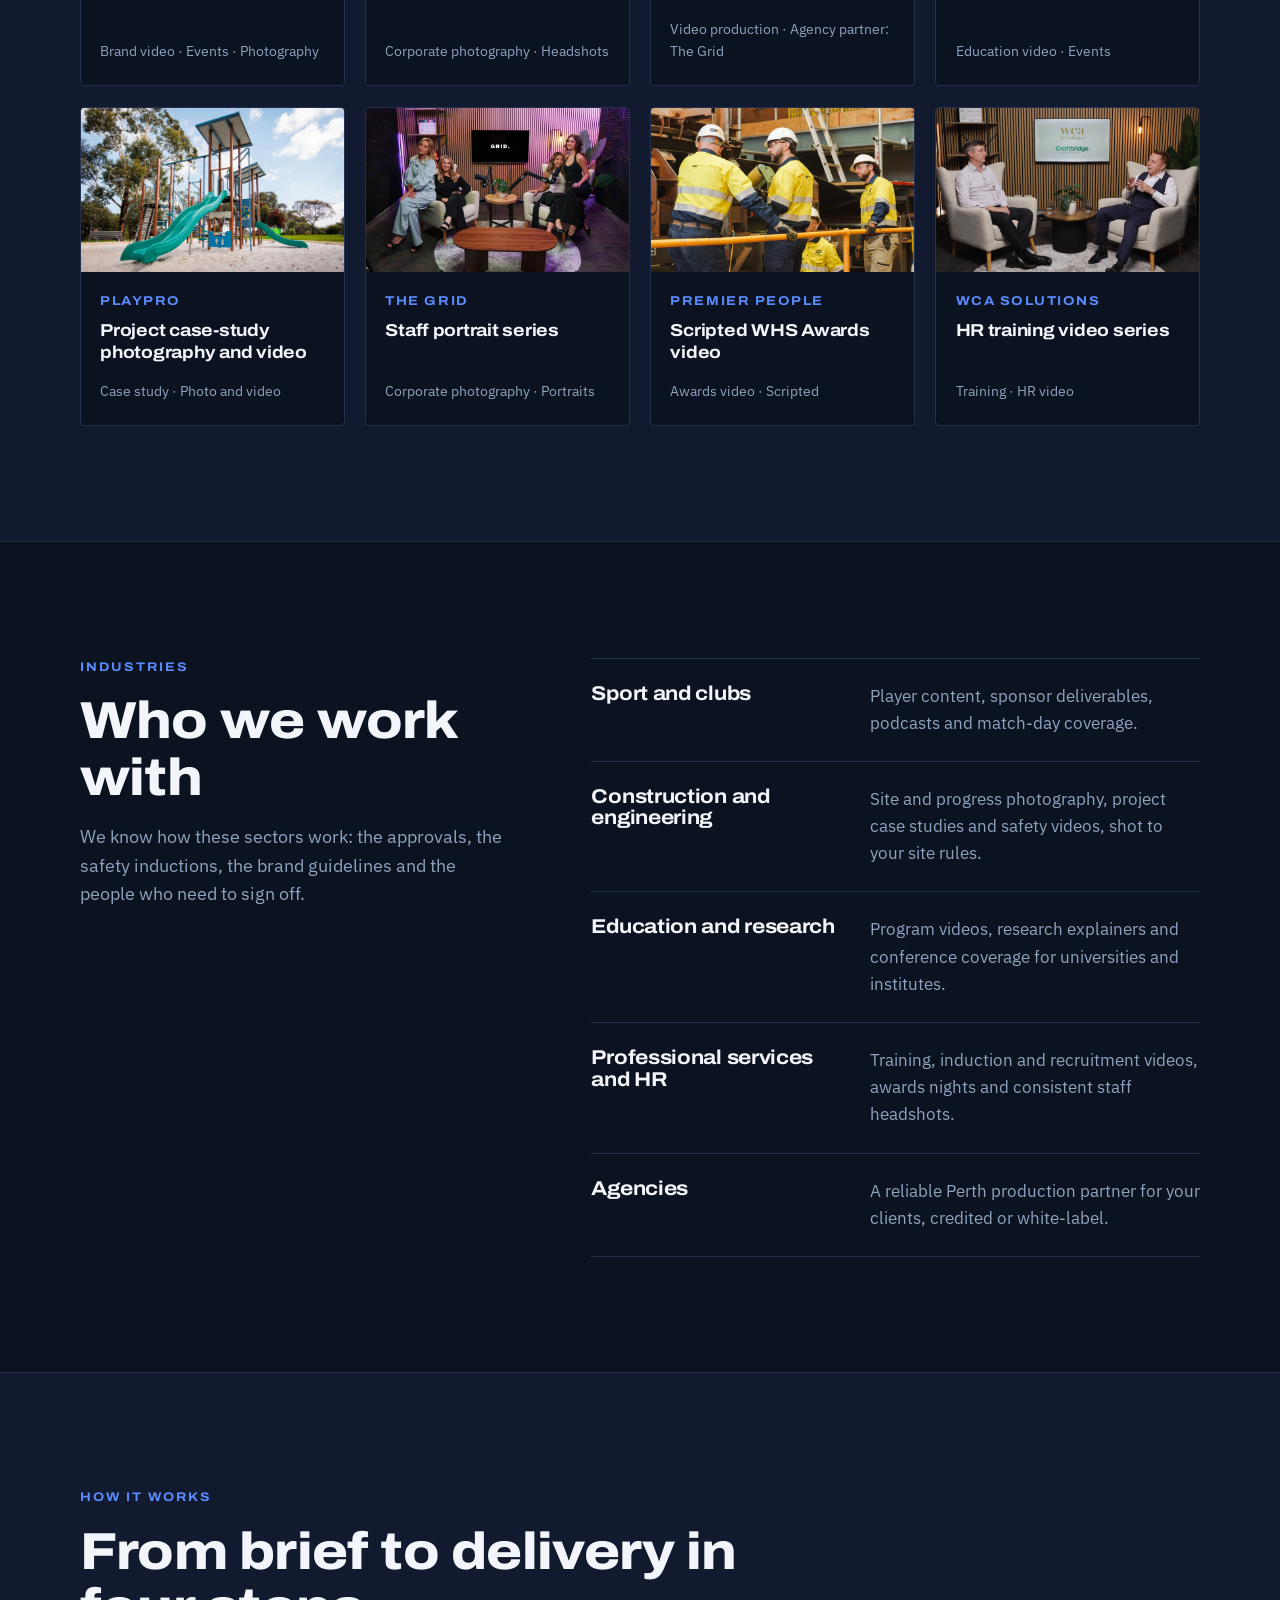
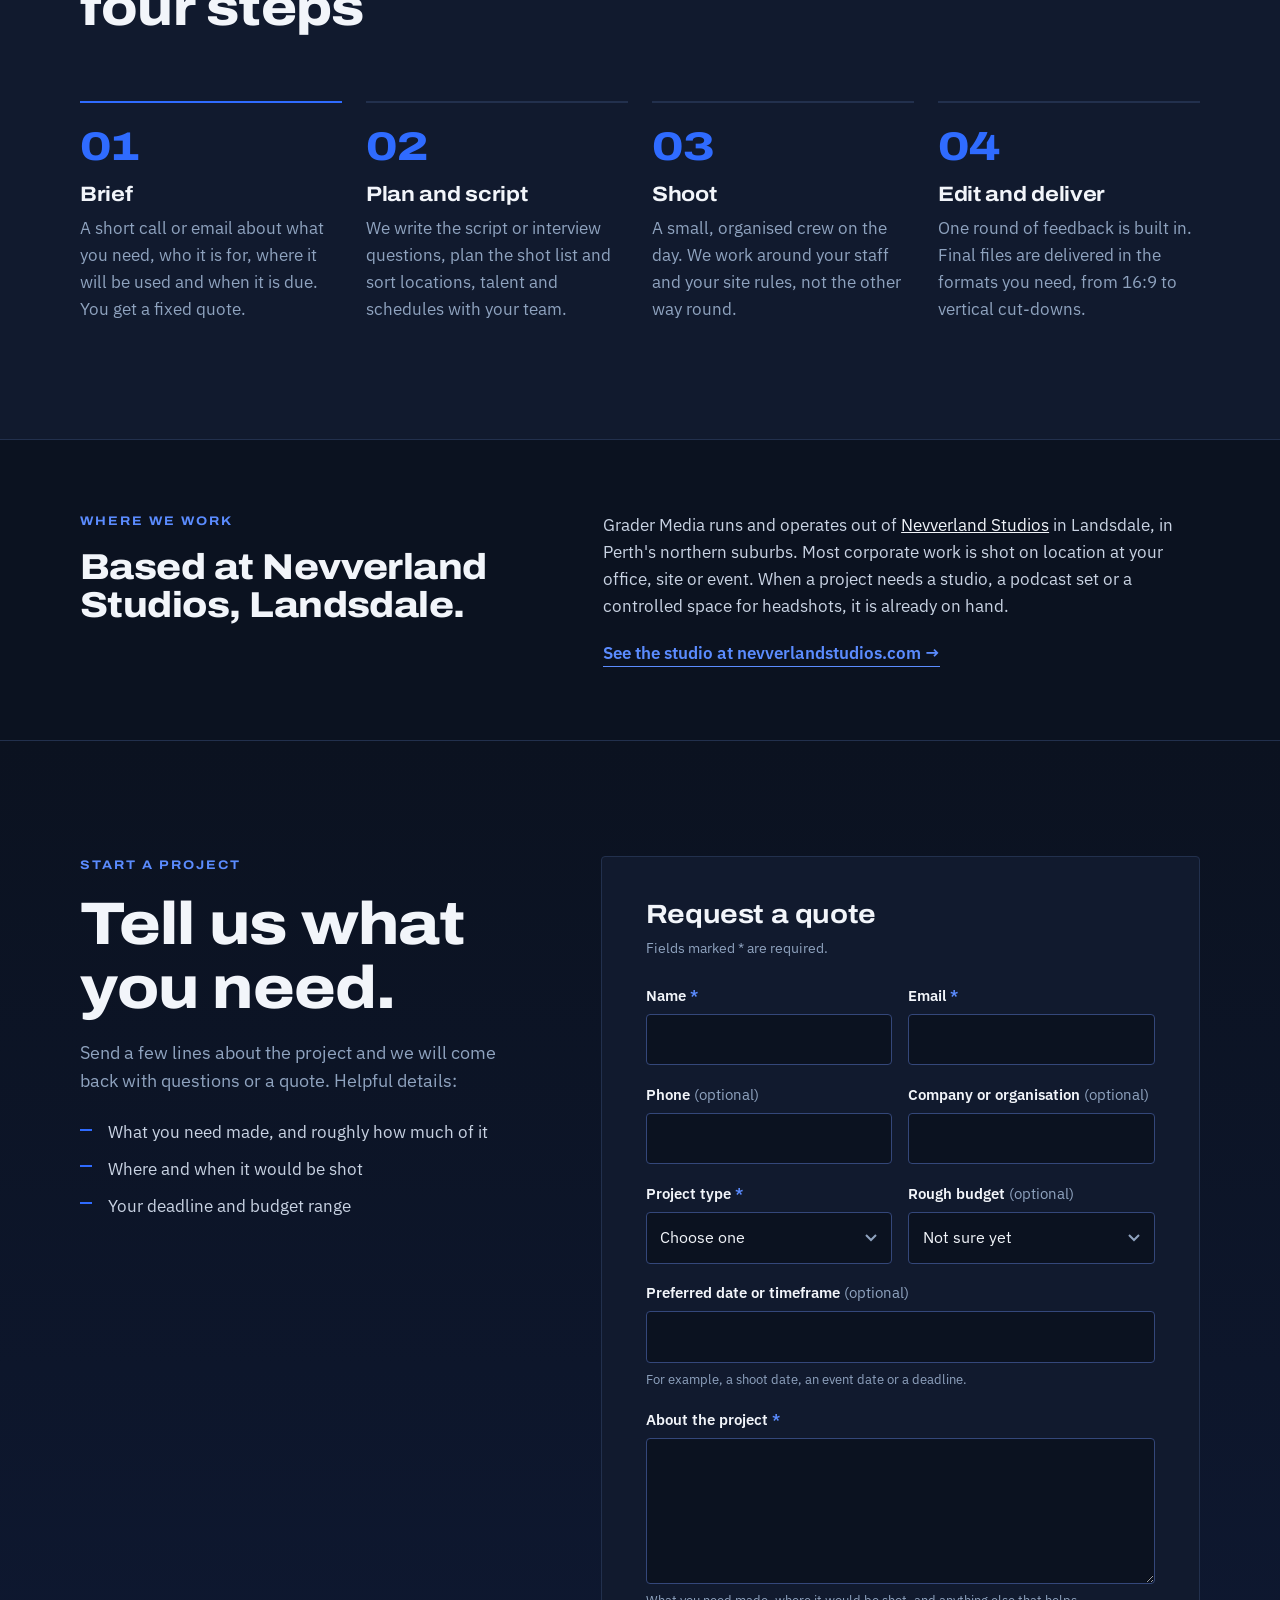
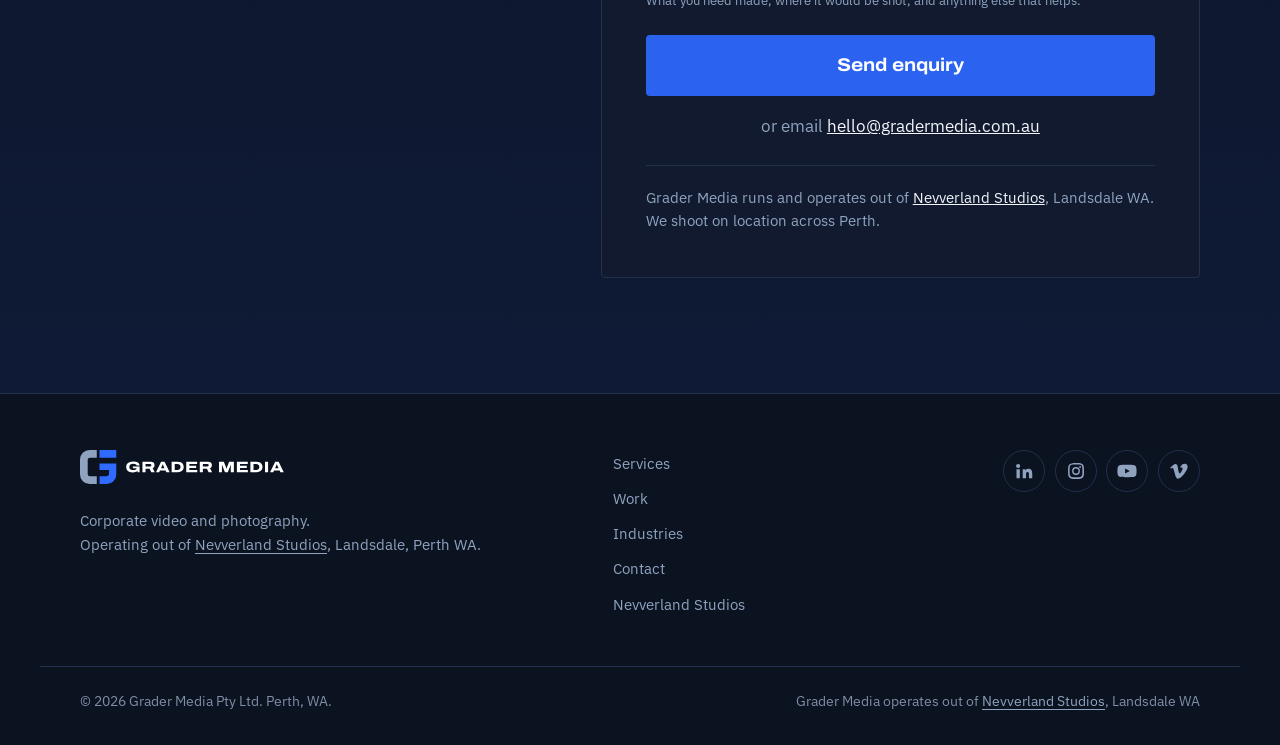
==== commit 0b5131c2: "Add Netlify quote form and thanks page Co-authored-by: NvvrlndStds <NvvrlndStds@users.noreply.github" ====
--- a/index.html
+++ b/index.html
@@ -12,7 +12,7 @@
 <link rel="preconnect" href="https://fonts.googleapis.com">
 <link rel="preconnect" href="https://fonts.gstatic.com" crossorigin>
 <link href="https://fonts.googleapis.com/css2?family=Archivo:wdth,wght@100..125,500..800&family=IBM+Plex+Sans:wght@400;500;600&display=swap" rel="stylesheet">
-<link rel="stylesheet" href="assets/css/styles.css?v=20261103b">
+<link rel="stylesheet" href="assets/css/styles.css?v=20261103c">
 
 <link rel="icon" href="/favicon.svg" type="image/svg+xml">
 <link rel="icon" href="/favicon-32.png" sizes="32x32" type="image/png">
@@ -53,7 +53,7 @@
   "logo": "https://www.gradermedia.com.au/assets/img/gm-mark.svg"
 }
 </script>
-<!-- TODO: in the JSON-LD above, confirm email; add "streetAddress" (Nevverland Studios, Landsdale) if you want the full address listed; add "telephone" and "sameAs" (social URLs) once known -->
+<!-- TODO: in the JSON-LD above, add "streetAddress" (Nevverland Studios, Landsdale) if you want the full address listed; add "telephone" and "sameAs" (social URLs) once known -->
 </head>
 <body>
 
@@ -410,8 +410,78 @@
         </ul>
       </div>
       <div class="contact-card">
-        <!-- TODO: hello@gradermedia.com.au is a PLACEHOLDER. Not yet confirmed. Replace in every mailto on this page (search "hello@gradermedia.com.au"), plus the JSON-LD in <head>. -->
-        <a class="btn btn-large" href="mailto:hello@gradermedia.com.au?subject=Project%20enquiry%20-%20Grader%20Media">Get a quote</a>
+        <form class="quote-form" id="quote-form" name="quote" method="POST" action="/thanks.html" data-netlify="true" netlify-honeypot="bot-field" aria-labelledby="quote-form-title">
+          <h3 id="quote-form-title" class="quote-form-title">Request a quote</h3>
+          <input type="hidden" name="form-name" value="quote">
+          <p class="visually-hidden" aria-hidden="true">
+            <label>Leave this field empty <input name="bot-field" tabindex="-1" autocomplete="off"></label>
+          </p>
+          <p class="form-hint">Fields marked <span aria-hidden="true">*</span><span class="visually-hidden">with an asterisk</span> are required.</p>
+
+          <div class="form-grid">
+            <div class="field">
+              <label for="qf-name">Name <span class="req" aria-hidden="true">*</span></label>
+              <input id="qf-name" name="name" type="text" autocomplete="name" required>
+            </div>
+            <div class="field">
+              <label for="qf-email">Email <span class="req" aria-hidden="true">*</span></label>
+              <input id="qf-email" name="email" type="email" autocomplete="email" inputmode="email" spellcheck="false" required>
+            </div>
+            <div class="field">
+              <label for="qf-phone">Phone <span class="opt">(optional)</span></label>
+              <input id="qf-phone" name="phone" type="tel" autocomplete="tel" inputmode="tel">
+            </div>
+            <div class="field">
+              <label for="qf-company">Company or organisation <span class="opt">(optional)</span></label>
+              <input id="qf-company" name="company" type="text" autocomplete="organization">
+            </div>
+            <div class="field">
+              <label for="qf-type">Project type <span class="req" aria-hidden="true">*</span></label>
+              <select id="qf-type" name="project-type" required>
+                <option value="" selected disabled>Choose one</option>
+                <option>Corporate video</option>
+                <option>Event coverage</option>
+                <option>Staff headshots/photography</option>
+                <option>Monthly content</option>
+                <option>Podcast (Nevverland Studios)</option>
+                <option>Other</option>
+              </select>
+            </div>
+            <div class="field">
+              <label for="qf-budget">Rough budget <span class="opt">(optional)</span></label>
+              <select id="qf-budget" name="budget">
+                <option value="" selected>Not sure yet</option>
+                <option>Under $2,000</option>
+                <option>$2,000 to $5,000</option>
+                <option>$5,000 to $10,000</option>
+                <option>$10,000 to $20,000</option>
+                <option>Over $20,000</option>
+              </select>
+            </div>
+            <div class="field field-full">
+              <label for="qf-timeframe">Preferred date or timeframe <span class="opt">(optional)</span></label>
+              <input id="qf-timeframe" name="timeframe" type="text" autocomplete="off" aria-describedby="qf-timeframe-hint">
+              <p class="field-hint" id="qf-timeframe-hint">For example, a shoot date, an event date or a deadline.</p>
+            </div>
+            <div class="field field-full">
+              <label for="qf-message">About the project <span class="req" aria-hidden="true">*</span></label>
+              <textarea id="qf-message" name="message" rows="5" required aria-describedby="qf-message-hint"></textarea>
+              <p class="field-hint" id="qf-message-hint">What you need made, where it would be shot, and anything else that helps.</p>
+            </div>
+          </div>
+
+          <div class="form-error" id="quote-form-error" role="alert" hidden>
+            <p><strong>Sorry, your enquiry didn't send.</strong> Please try again, or email us directly at <a href="mailto:hello@gradermedia.com.au?subject=Project%20enquiry%20-%20Grader%20Media">hello@gradermedia.com.au</a>.</p>
+          </div>
+
+          <button class="btn btn-large" type="submit">Send enquiry</button>
+        </form>
+
+        <div class="form-success" id="quote-form-success" role="status" tabindex="-1" hidden>
+          <p class="eyebrow">Enquiry sent</p>
+          <h3 class="quote-form-title">Thanks, we'll be in touch within one business day.</h3>
+        </div>
+
         <p class="contact-email">or email <a href="mailto:hello@gradermedia.com.au">hello@gradermedia.com.au</a></p>
         <!-- TODO: add phone number (tel: link) and/or a Calendly intro-call link if wanted -->
         <p class="contact-note">Grader Media runs and operates out of <a href="https://nevverlandstudios.com" rel="noopener">Nevverland Studios</a>, Landsdale WA. We shoot on location across Perth.</p>
@@ -461,6 +531,6 @@
   </div>
 </footer>
 
-<script src="assets/js/main.js?v=20261103b" defer></script>
+<script src="assets/js/main.js?v=20261103c" defer></script>
 </body>
 </html>
--- a/assets/css/styles.css
+++ b/assets/css/styles.css
@@ -232,6 +232,45 @@
 .contact-note { margin-top: 1.5rem; padding-top: 1.25rem; border-top: 1px solid var(--line); font-size: .92rem; color: var(--mist); }
 .contact-note a { color: var(--paper); }
 
+/* Quote form (Netlify Forms) */
+.contact-inner:has(.quote-form) { grid-template-columns: 1fr 1.35fr; align-items: start; }
+.contact-inner:has(.quote-form) > div:first-child { position: sticky; top: 110px; }
+.quote-form-title { font-size: clamp(1.35rem, 2.2vw, 1.65rem); font-weight: 700; }
+.form-hint { margin-top: .5rem; font-size: .88rem; color: var(--mist); }
+.form-grid { display: grid; grid-template-columns: repeat(2, minmax(0, 1fr)); gap: 1.1rem 1rem; margin: 1.5rem 0; }
+.field { display: flex; flex-direction: column; gap: .4rem; min-width: 0; }
+.field-full { grid-column: 1 / -1; }
+.field label { font-size: .92rem; font-weight: 600; color: var(--paper); }
+.field .req { color: var(--blue-text); }
+.field .opt { font-weight: 400; color: var(--mist); }
+.field-hint { font-size: .82rem; color: var(--mist); }
+.field input, .field select, .field textarea {
+  width: 100%; font: inherit; font-size: 1rem; color: var(--paper);
+  background: var(--ink); border: 1px solid #34477A; border-radius: var(--radius);
+  padding: .75rem .85rem; min-height: 48px; transition: border-color .15s, box-shadow .15s;
+}
+.field textarea { resize: vertical; min-height: 128px; line-height: 1.5; }
+.field select {
+  appearance: none; -webkit-appearance: none; padding-right: 2.5rem; cursor: pointer;
+  background-image: url("data:image/svg+xml,%3Csvg xmlns='http://www.w3.org/2000/svg' width='12' height='8' viewBox='0 0 12 8'%3E%3Cpath fill='none' stroke='%238FA3BF' stroke-width='2' d='M1 1l5 5 5-5'/%3E%3C/svg%3E");
+  background-repeat: no-repeat; background-position: right .9rem center;
+}
+.field select option { background: var(--graphite); color: var(--paper); }
+.field input:hover, .field select:hover, .field textarea:hover { border-color: var(--mist); }
+.field input:focus, .field select:focus, .field textarea:focus { outline: none; border-color: var(--blue-text); box-shadow: 0 0 0 3px rgba(91,140,255,.35); }
+.field input:user-invalid, .field select:user-invalid, .field textarea:user-invalid { border-color: #FF8A8A; }
+.quote-form .btn[disabled] { opacity: .7; cursor: progress; }
+.form-error { margin-bottom: 1.1rem; padding: .9rem 1rem; border: 1px solid #FF8A8A; border-left-width: 4px; border-radius: var(--radius); background: rgba(255,138,138,.08); color: var(--paper); font-size: .95rem; }
+.form-error a, .form-success a { color: var(--paper); text-underline-offset: 3px; }
+.form-success { padding: .5rem 0 .25rem; outline: none; }
+.form-success .eyebrow { margin-bottom: .75rem; }
+.form-success p:not(.eyebrow) { margin-top: .9rem; color: var(--body-2); }
+@media (max-width: 1000px) {
+  .contact-inner:has(.quote-form) { grid-template-columns: 1fr; }
+  .contact-inner:has(.quote-form) > div:first-child { position: static; }
+}
+@media (max-width: 560px) { .form-grid { grid-template-columns: 1fr; } }
+
 /* Footer */
 .site-footer { border-top: 1px solid var(--line); padding: 3.5rem 0 2rem; background: var(--ink); }
 .footer-inner { display: grid; grid-template-columns: 1.4fr 1fr auto; gap: 2rem; align-items: start; }
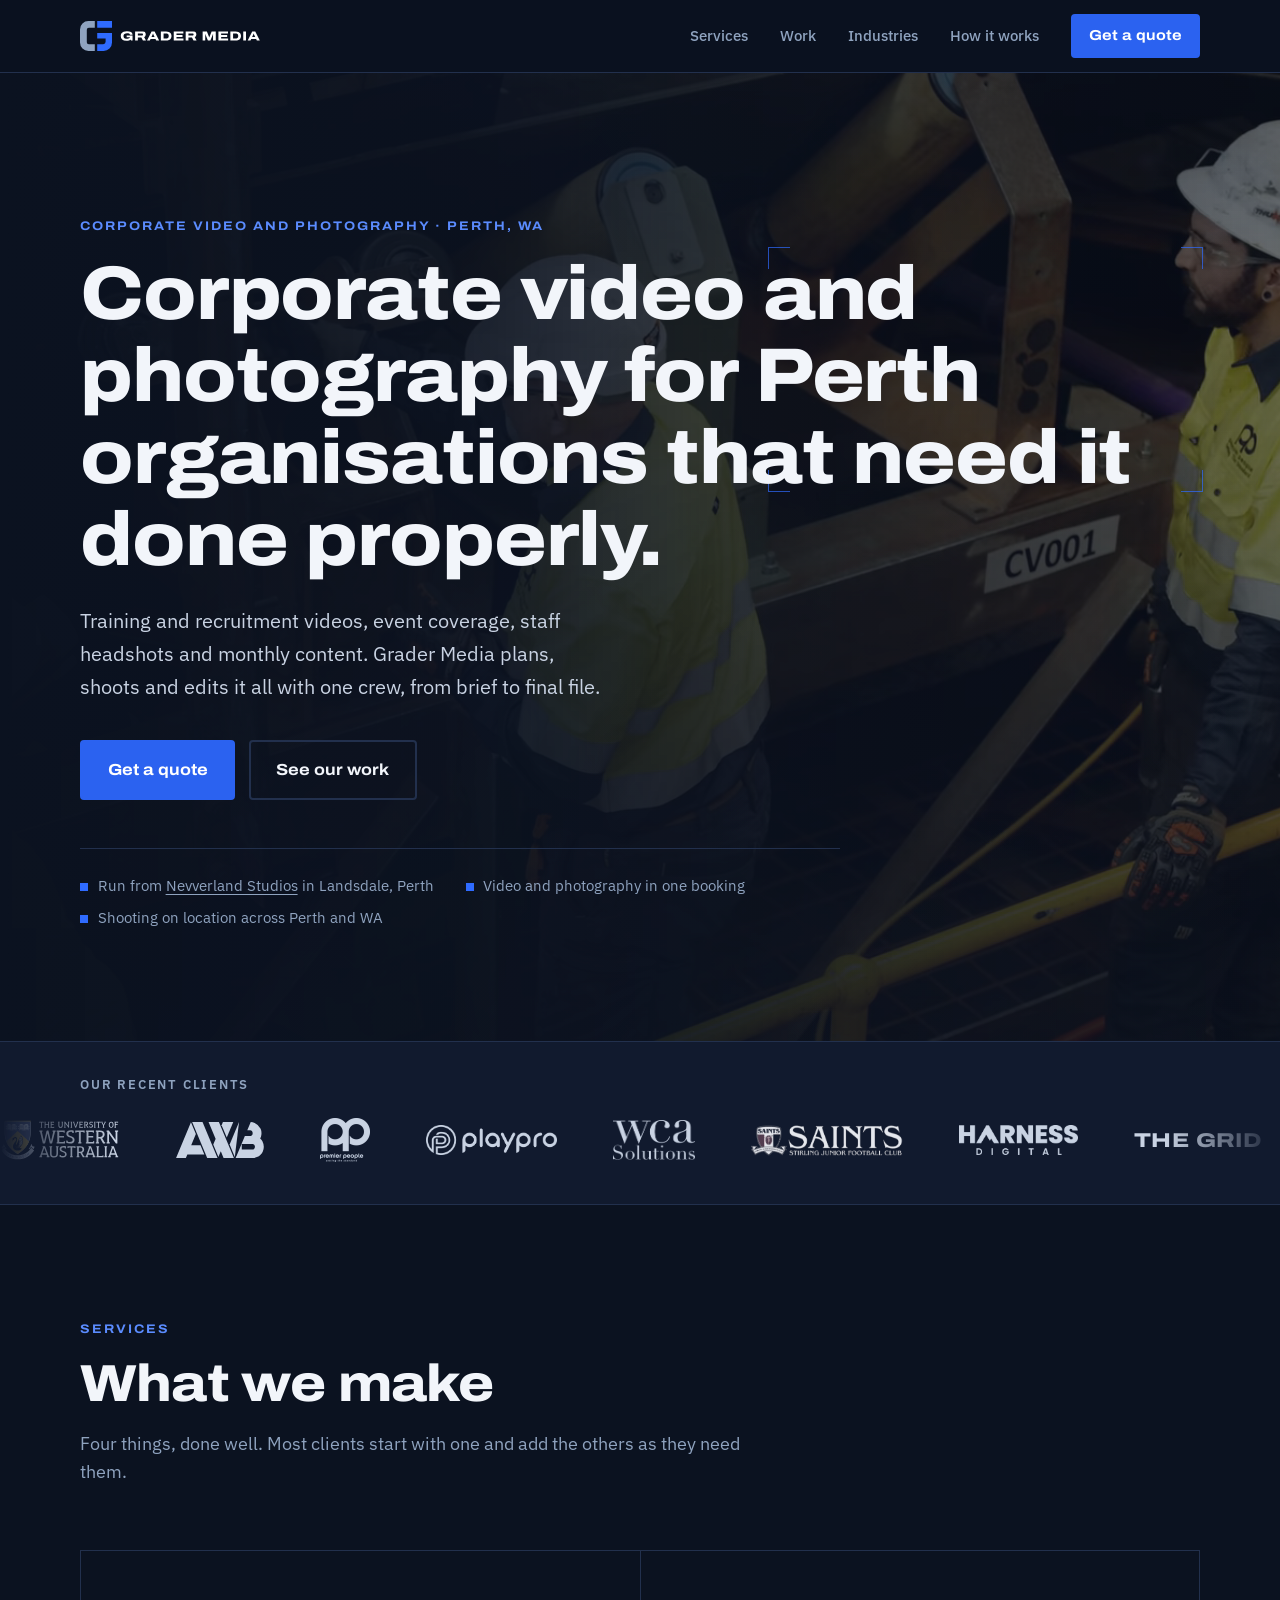
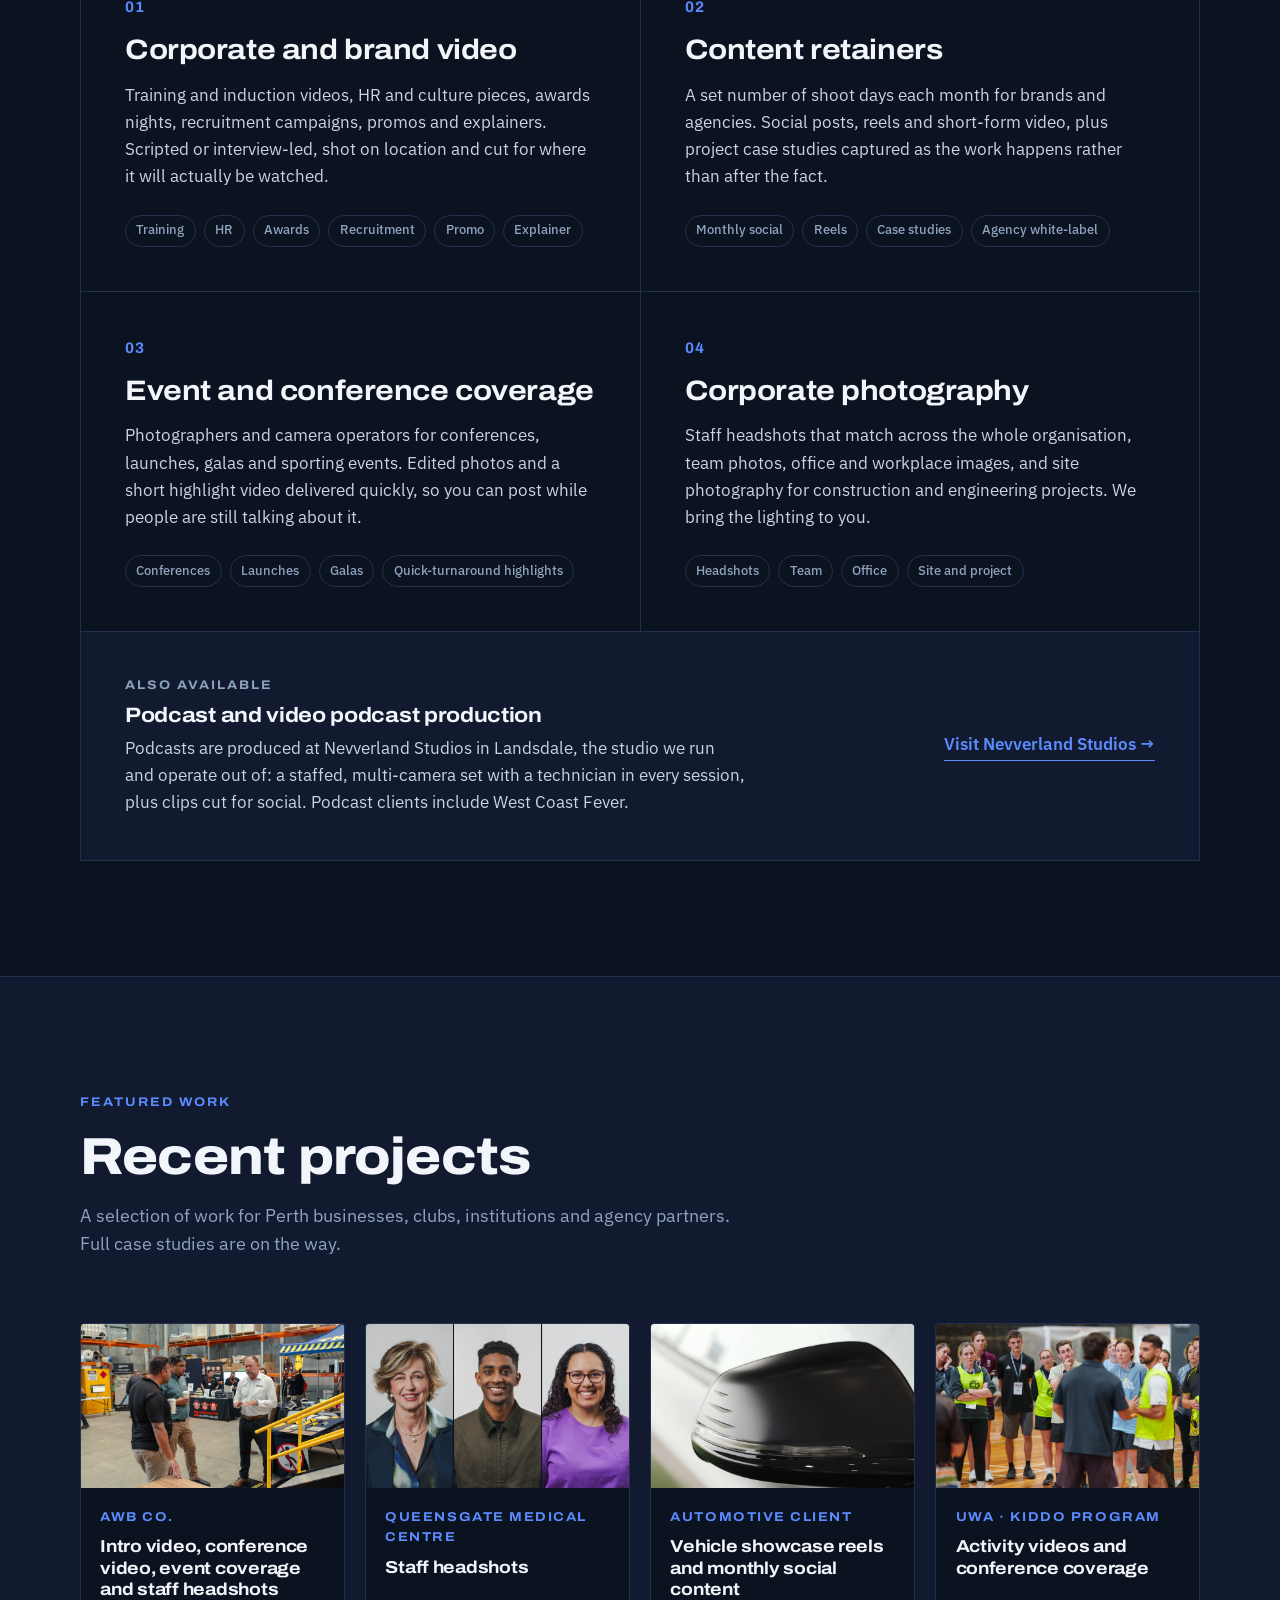
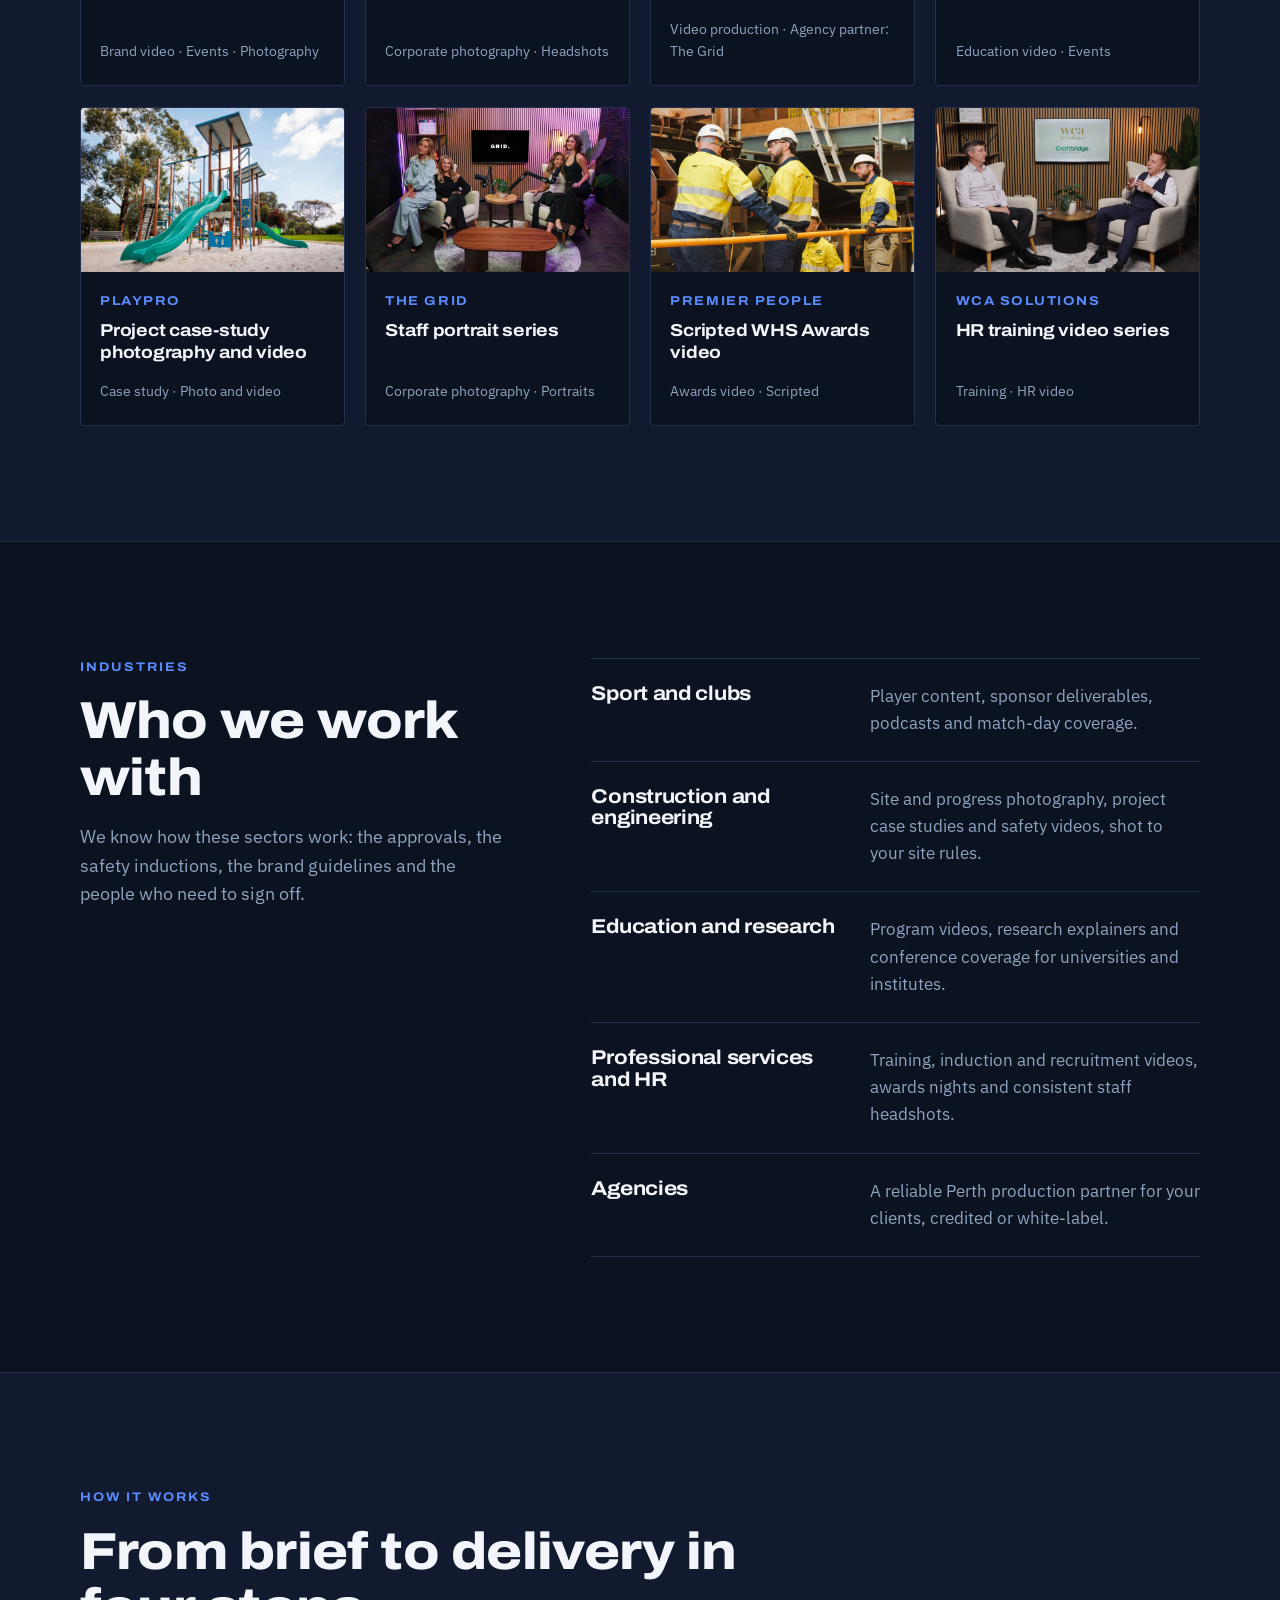
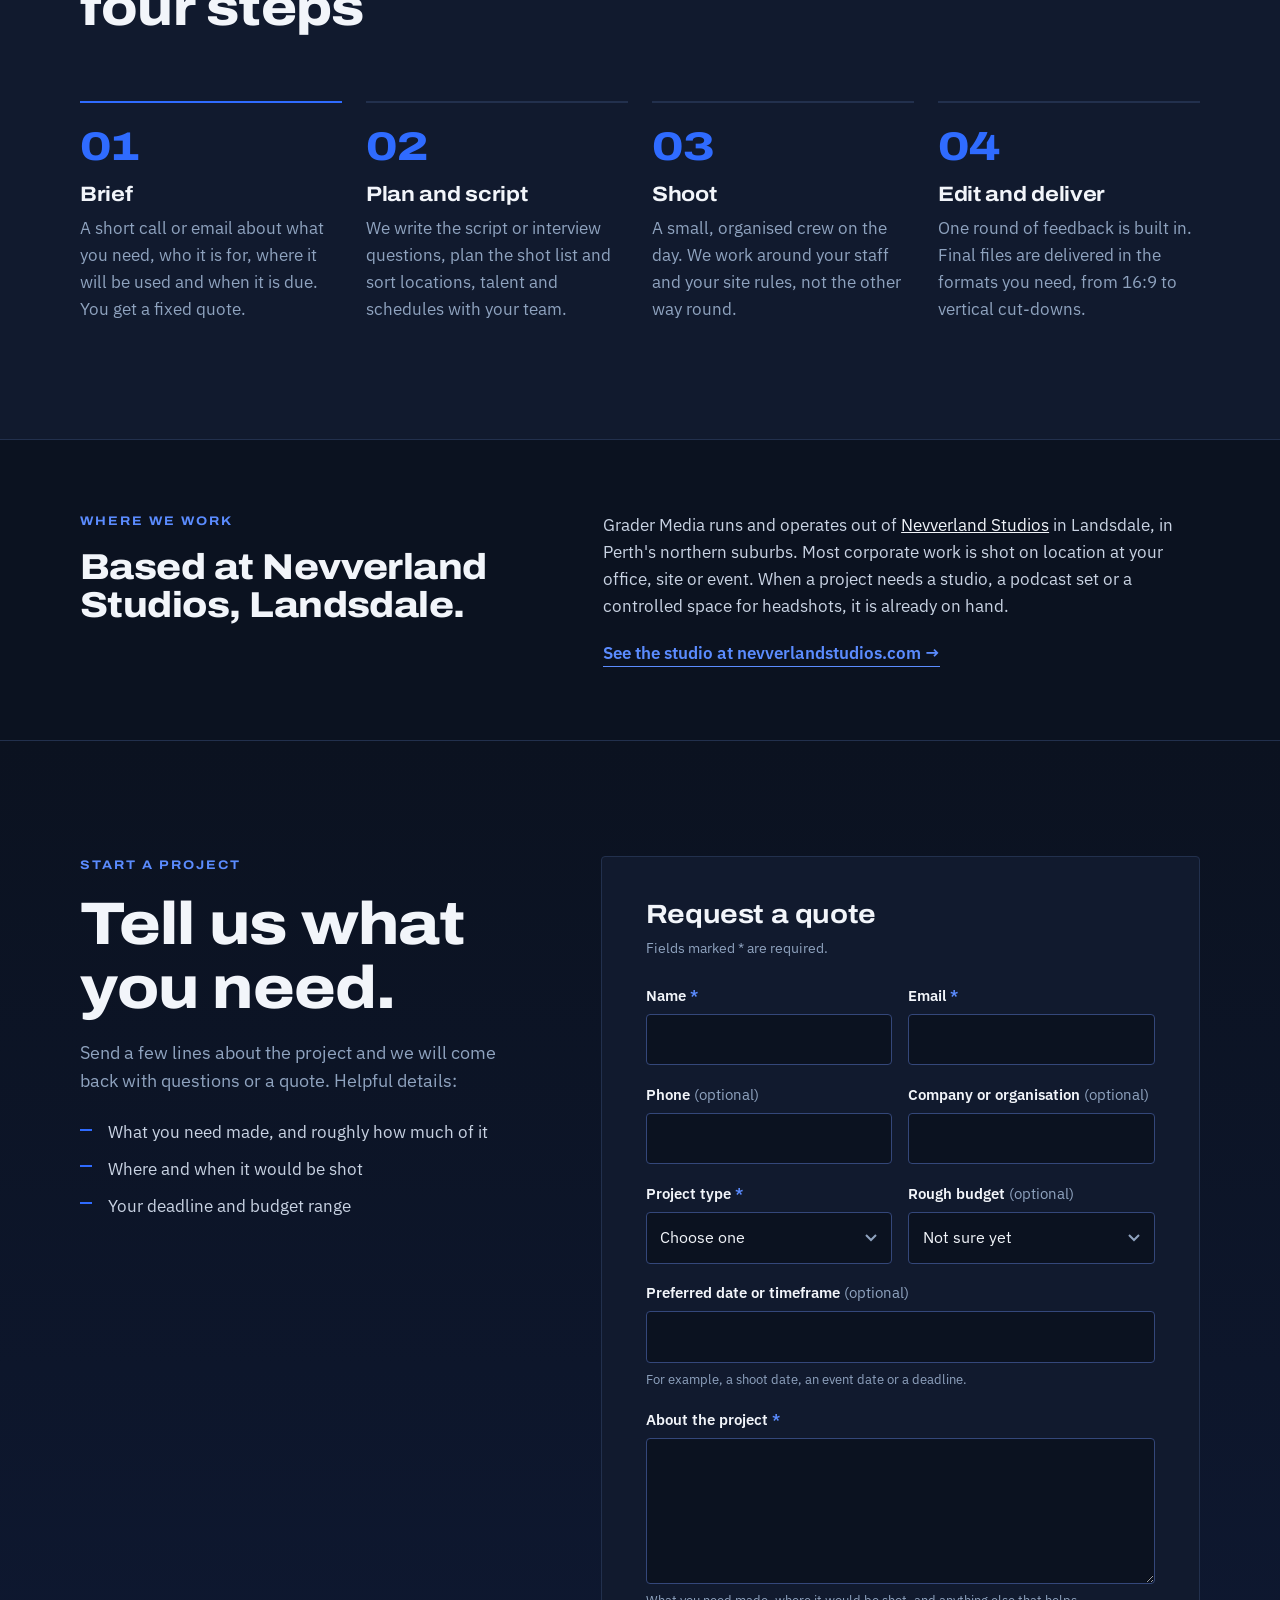
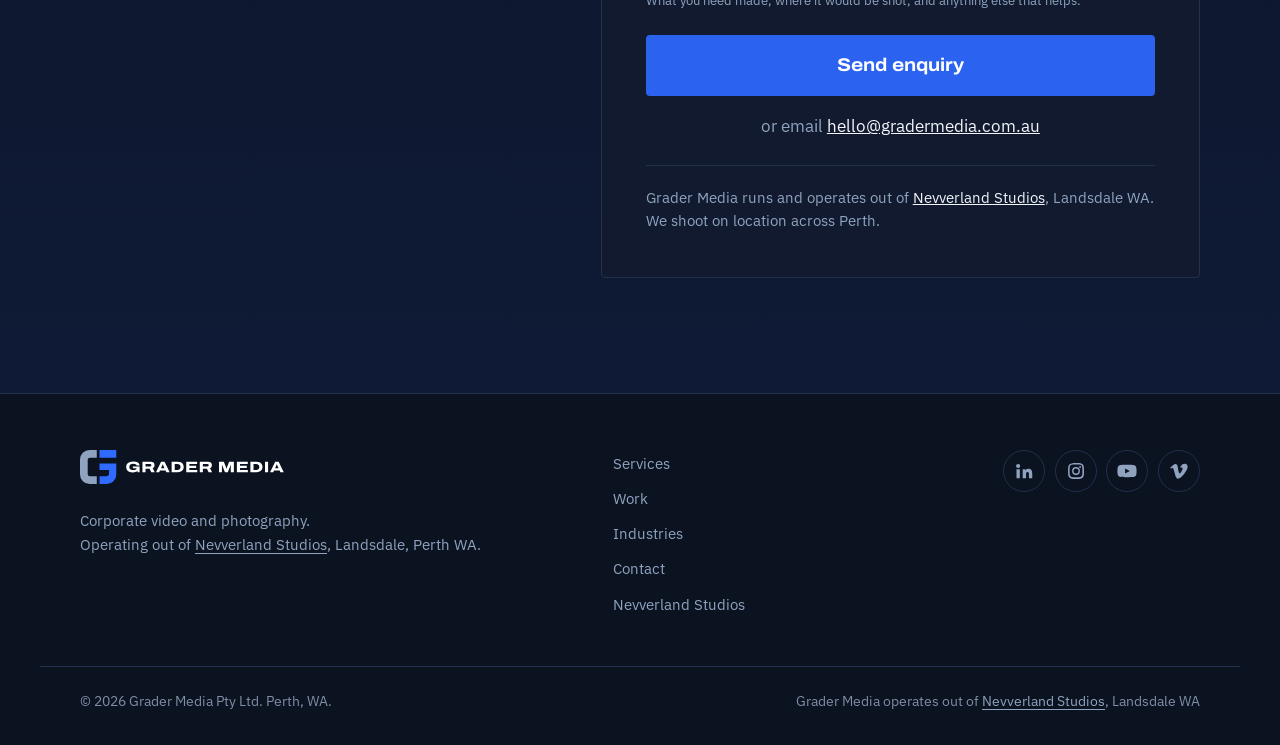
==== commit 5f332bc7: "Widen budget ranges on quote form Co-authored-by: NvvrlndStds <NvvrlndStds@users.noreply.github.com>" ====
--- a/index.html
+++ b/index.html
@@ -450,12 +450,15 @@
             <div class="field">
               <label for="qf-budget">Rough budget <span class="opt">(optional)</span></label>
               <select id="qf-budget" name="budget">
-                <option value="" selected>Not sure yet</option>
-                <option>Under $2,000</option>
-                <option>$2,000 to $5,000</option>
+                <option value="Not sure yet" selected>Not sure yet</option>
+                <option>$100 to $500</option>
+                <option>$500 to $1,000</option>
+                <option>$1,000 to $2,500</option>
+                <option>$2,500 to $5,000</option>
                 <option>$5,000 to $10,000</option>
                 <option>$10,000 to $20,000</option>
-                <option>Over $20,000</option>
+                <option>$20,000 to $50,000</option>
+                <option>$50,000+</option>
               </select>
             </div>
             <div class="field field-full">
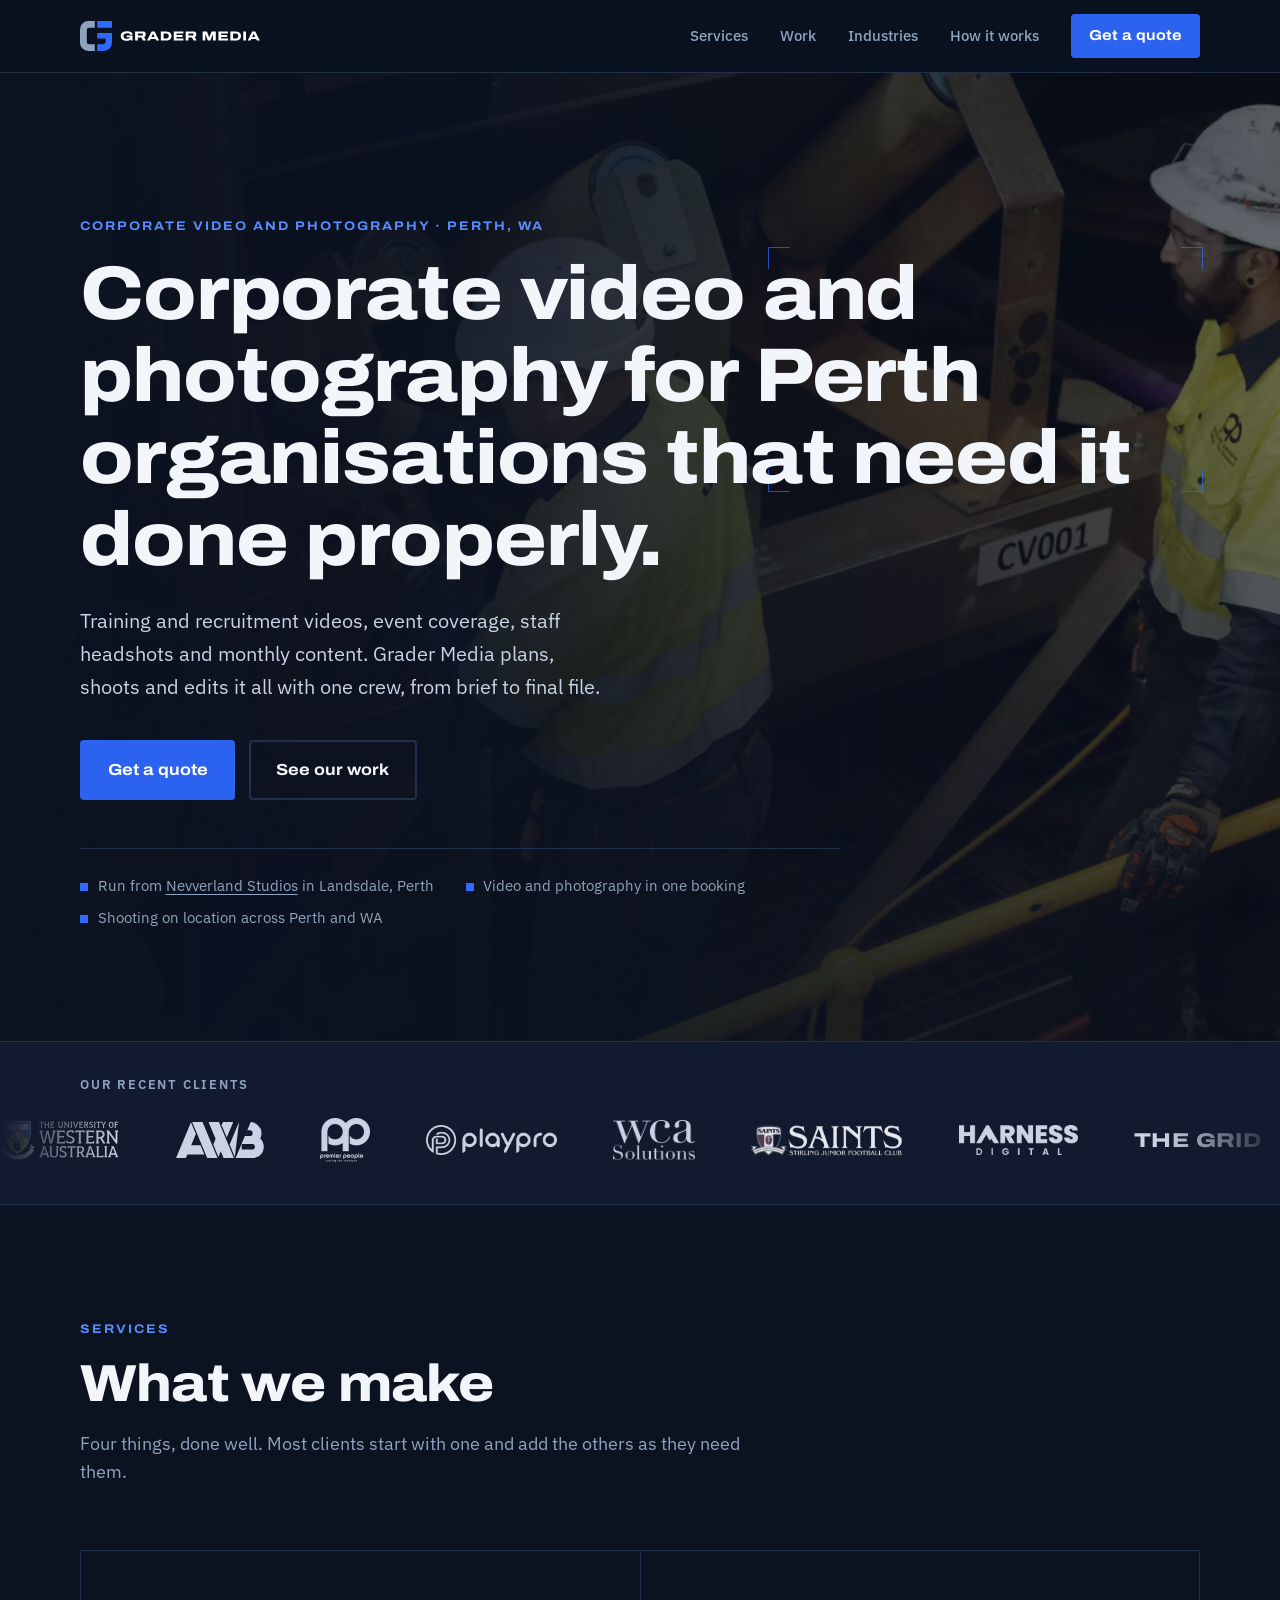
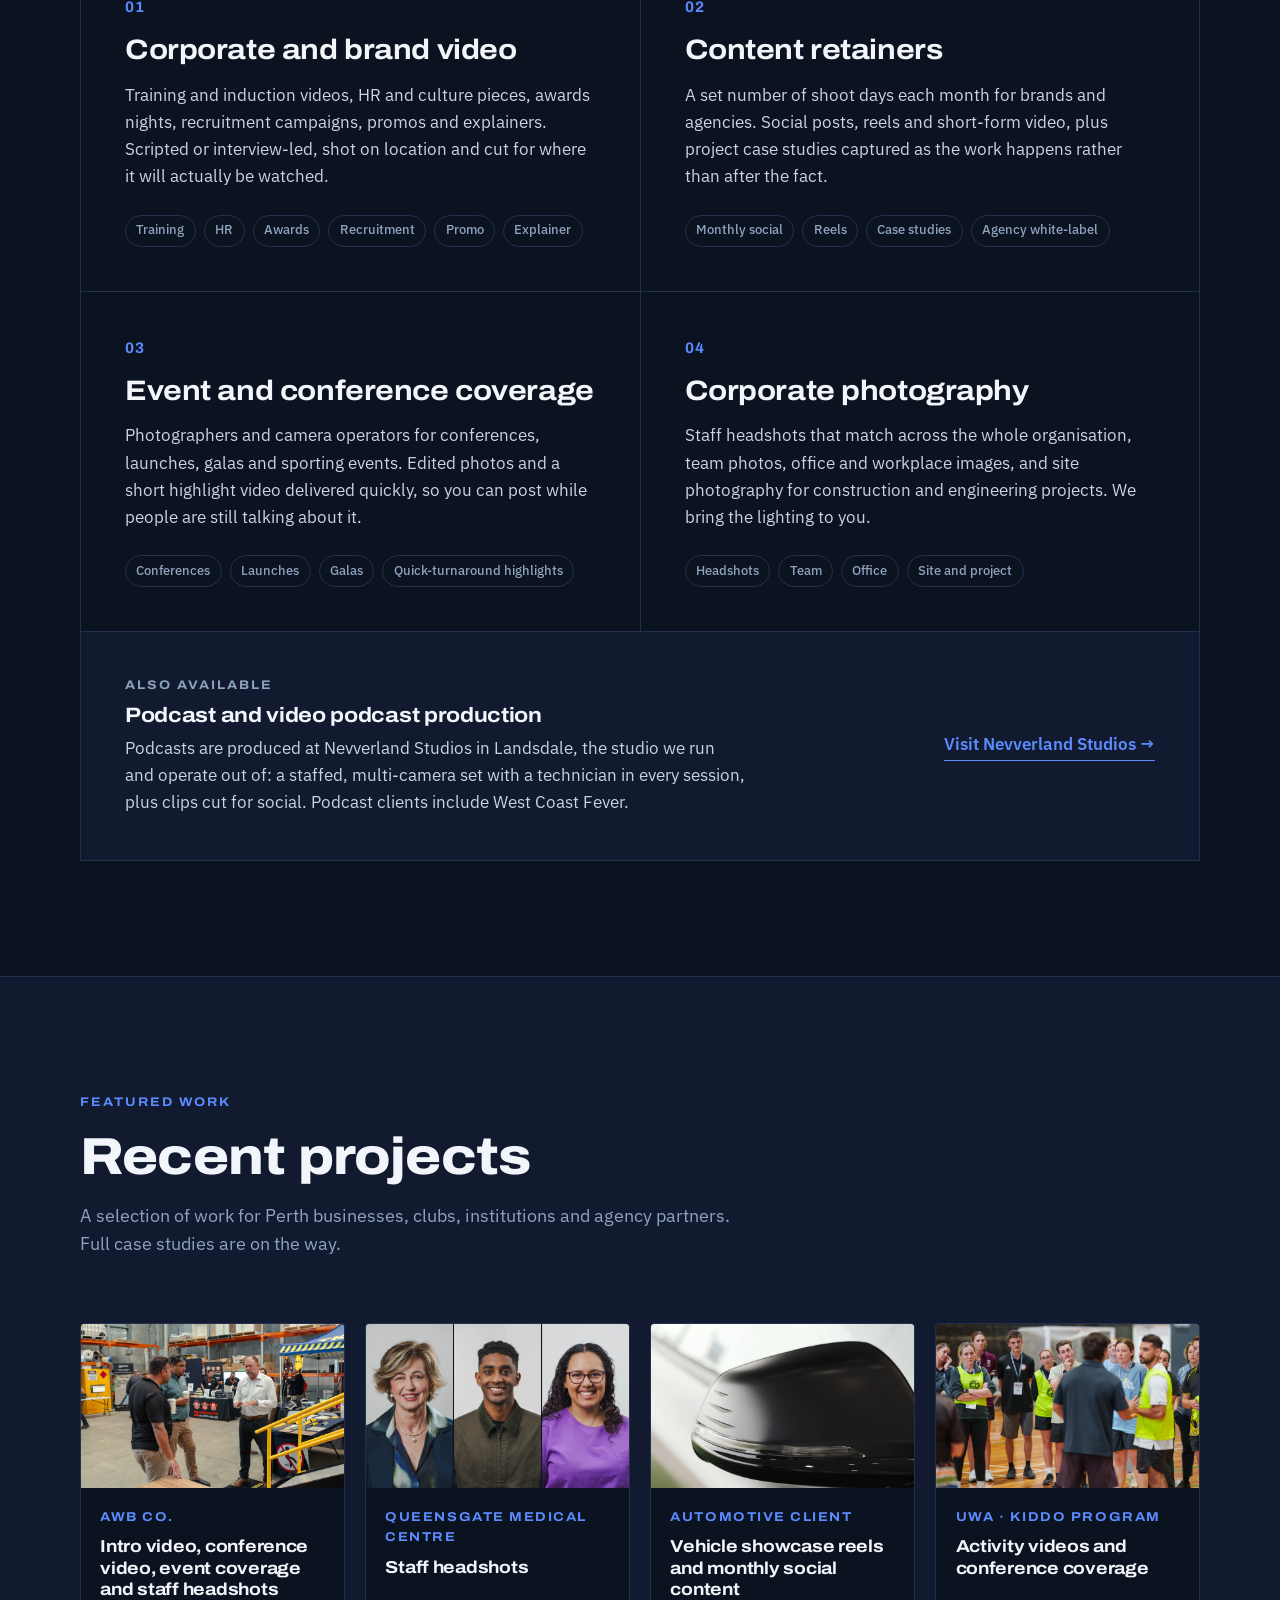
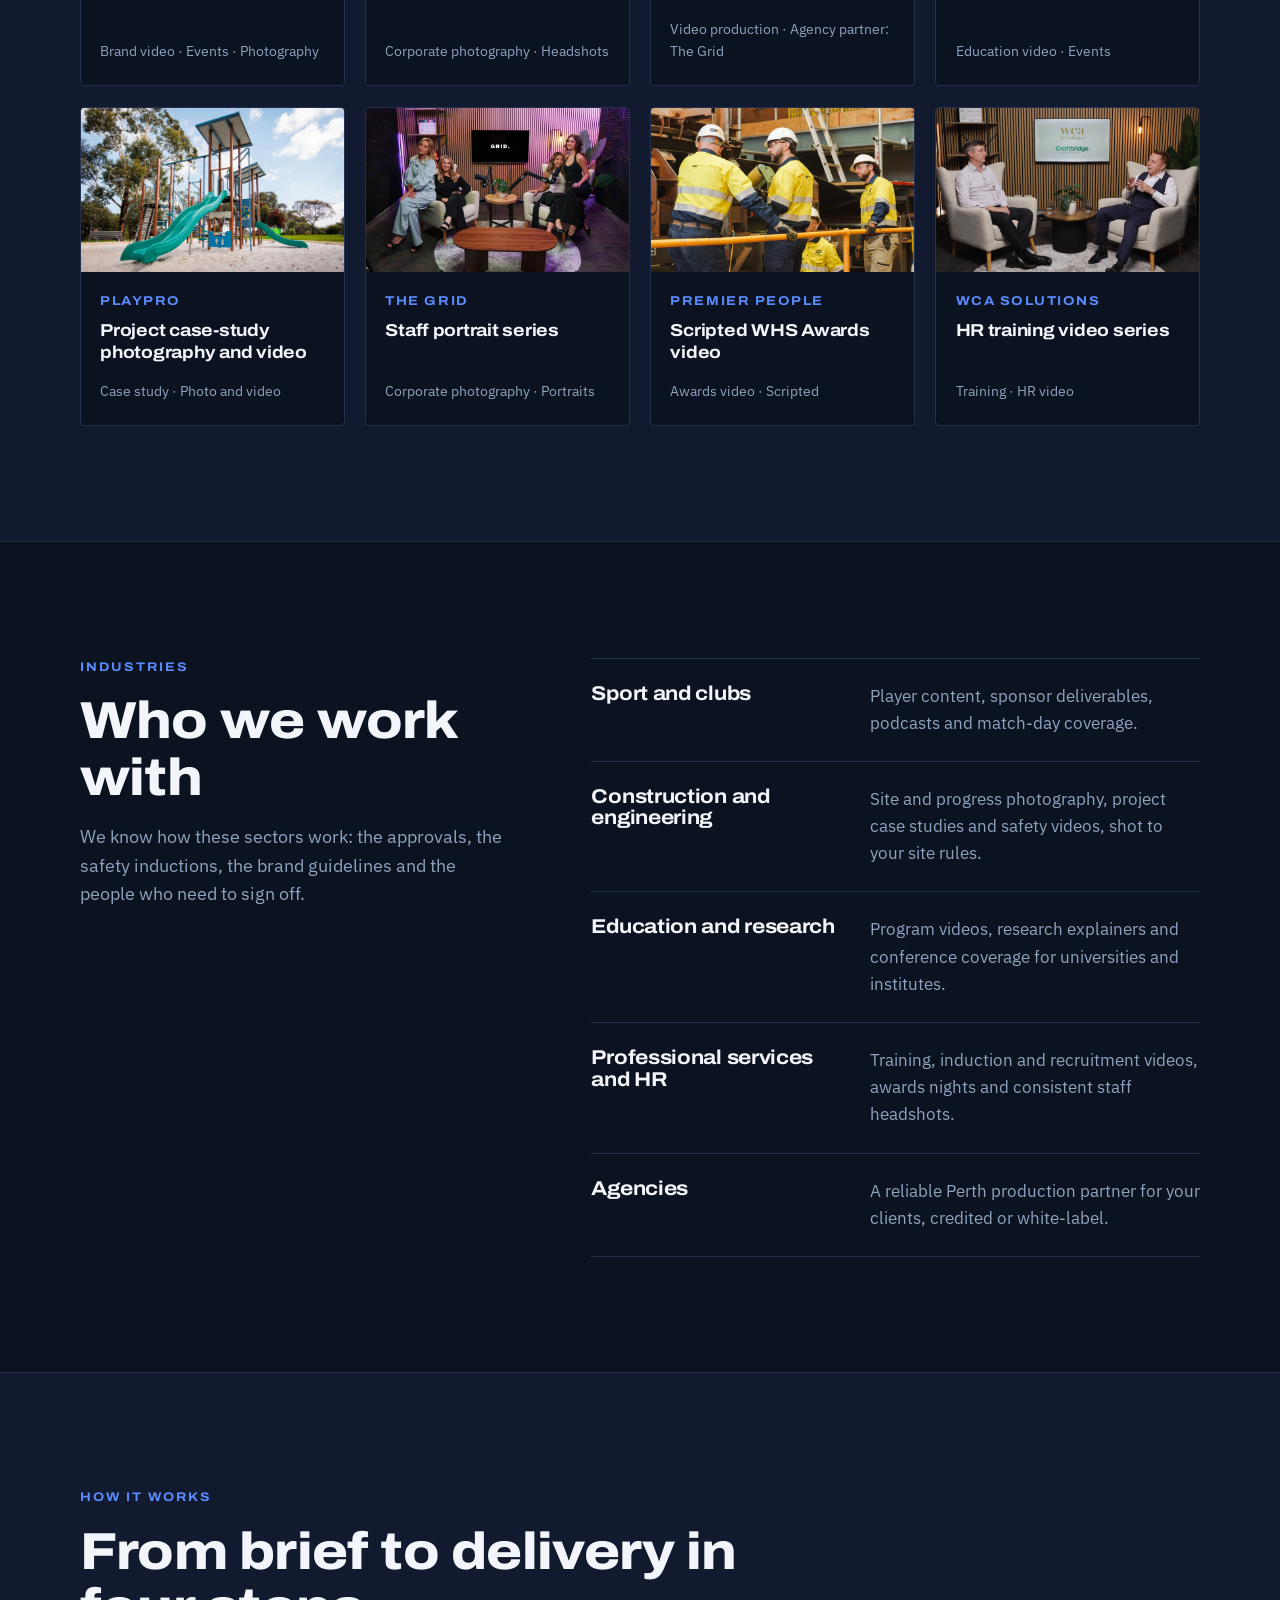
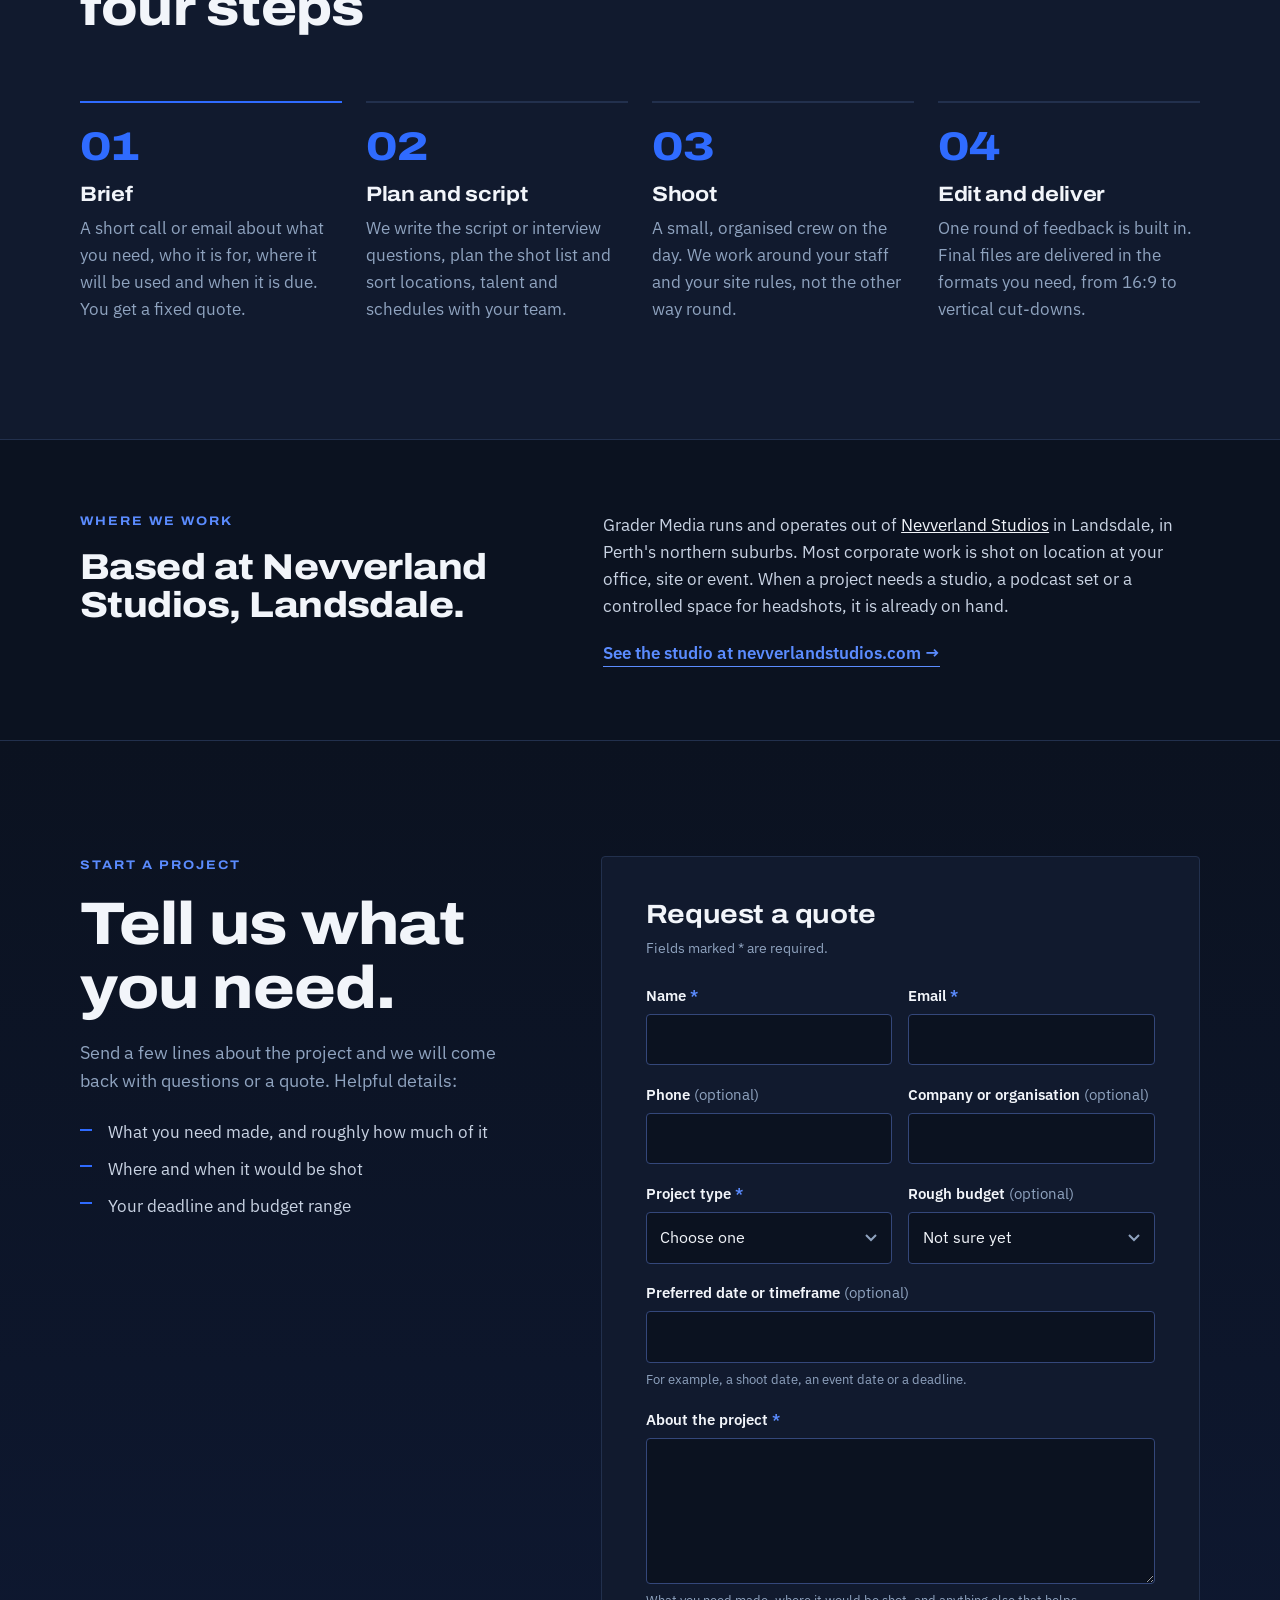
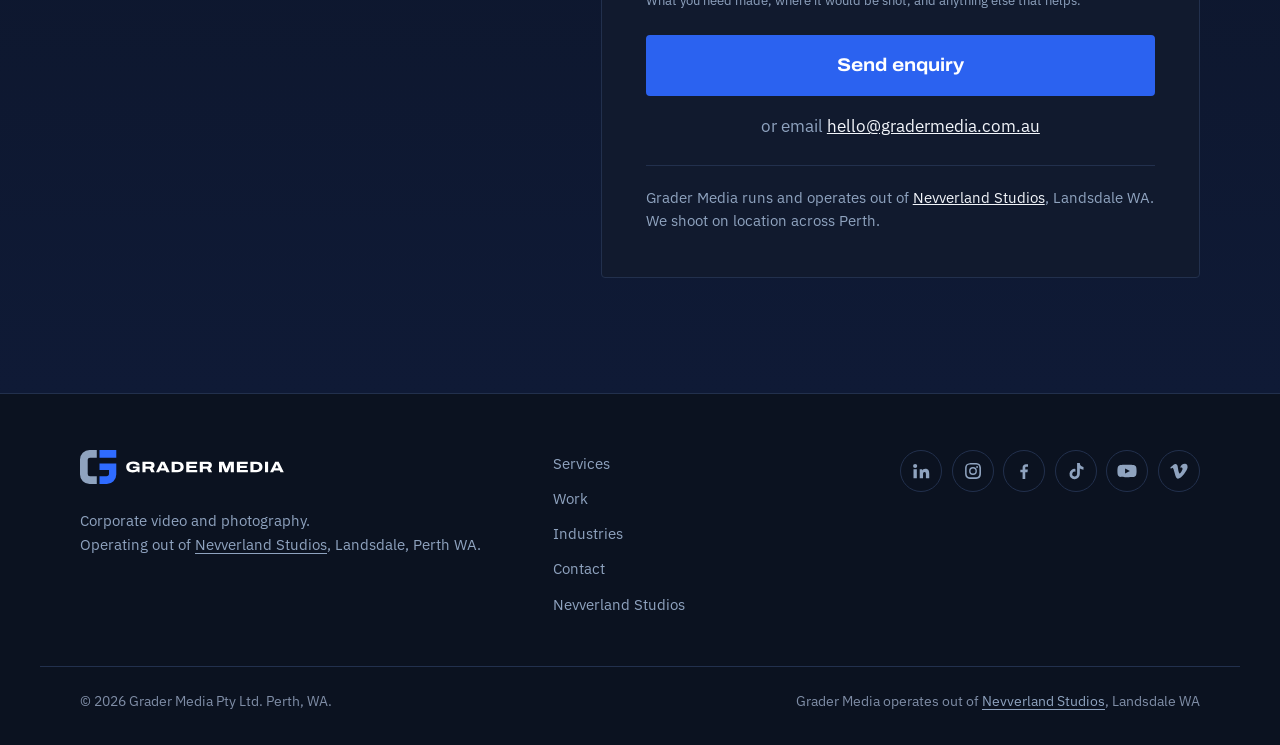
==== commit a14a08ca: "Add Grader Media social links Point the footer icons at the real LinkedIn, Facebook, Instagram, TikT" ====
--- a/index.html
+++ b/index.html
@@ -12,7 +12,7 @@
 <link rel="preconnect" href="https://fonts.googleapis.com">
 <link rel="preconnect" href="https://fonts.gstatic.com" crossorigin>
 <link href="https://fonts.googleapis.com/css2?family=Archivo:wdth,wght@100..125,500..800&family=IBM+Plex+Sans:wght@400;500;600&display=swap" rel="stylesheet">
-<link rel="stylesheet" href="assets/css/styles.css?v=20261103c">
+<link rel="stylesheet" href="assets/css/styles.css?v=20261103d">
 
 <link rel="icon" href="/favicon.svg" type="image/svg+xml">
 <link rel="icon" href="/favicon-32.png" sizes="32x32" type="image/png">
@@ -50,10 +50,18 @@
     "addressCountry": "AU"
   },
   "areaServed": "Perth, Western Australia",
-  "logo": "https://www.gradermedia.com.au/assets/img/gm-mark.svg"
+  "logo": "https://www.gradermedia.com.au/assets/img/gm-mark.svg",
+  "sameAs": [
+    "https://www.linkedin.com/company/gradermedia/",
+    "https://www.facebook.com/profile.php?id=61595958492504",
+    "https://www.instagram.com/gradermedia/",
+    "https://www.tiktok.com/@gradermedia",
+    "https://www.youtube.com/@gradermedia",
+    "https://vimeo.com/gradermedia"
+  ]
 }
 </script>
-<!-- TODO: in the JSON-LD above, add "streetAddress" (Nevverland Studios, Landsdale) if you want the full address listed; add "telephone" and "sameAs" (social URLs) once known -->
+<!-- TODO: in the JSON-LD above, add "streetAddress" (Nevverland Studios, Landsdale) if you want the full address listed; add "telephone" once known -->
 </head>
 <body>
 
@@ -410,11 +418,11 @@
         </ul>
       </div>
       <div class="contact-card">
-        <form class="quote-form" id="quote-form" name="quote" method="POST" action="/thanks.html" data-netlify="true" netlify-honeypot="bot-field" aria-labelledby="quote-form-title">
+        <form class="quote-form" id="quote-form" name="quote" method="POST" action="https://formspree.io/f/xdeeynwr" aria-labelledby="quote-form-title">
           <h3 id="quote-form-title" class="quote-form-title">Request a quote</h3>
-          <input type="hidden" name="form-name" value="quote">
+          <input type="hidden" name="_subject" value="New Grader Media enquiry">
           <p class="visually-hidden" aria-hidden="true">
-            <label>Leave this field empty <input name="bot-field" tabindex="-1" autocomplete="off"></label>
+            <label>Leave this field empty <input name="_gotcha" tabindex="-1" autocomplete="off"></label>
           </p>
           <p class="form-hint">Fields marked <span aria-hidden="true">*</span><span class="visually-hidden">with an asterisk</span> are required.</p>
 
@@ -511,18 +519,23 @@
         <li><a href="https://nevverlandstudios.com" rel="noopener">Nevverland Studios</a></li>
       </ul>
     </nav>
-    <!-- TODO: social URLs not yet set up. Replace each href="#" and remove any network not used. -->
     <ul class="socials" aria-label="Social media">
-      <li><a href="#" aria-label="Grader Media on LinkedIn">
+      <li><a href="https://www.linkedin.com/company/gradermedia/" target="_blank" rel="noopener" aria-label="Grader Media on LinkedIn">
         <svg viewBox="0 0 24 24" width="20" height="20" aria-hidden="true"><path fill="currentColor" d="M4.98 3.5a2.5 2.5 0 1 1 0 5 2.5 2.5 0 0 1 0-5zM3 9.75h4v11H3v-11zm6.5 0h3.8v1.5h.06c.53-1 1.83-2.05 3.77-2.05 4.03 0 4.77 2.65 4.77 6.1v5.45h-4v-4.83c0-1.15-.02-2.63-1.6-2.63-1.6 0-1.85 1.25-1.85 2.55v4.91h-4v-11z"/></svg>
       </a></li>
-      <li><a href="#" aria-label="Grader Media on Instagram">
+      <li><a href="https://www.instagram.com/gradermedia/" target="_blank" rel="noopener" aria-label="Grader Media on Instagram">
         <svg viewBox="0 0 24 24" width="20" height="20" aria-hidden="true"><path fill="currentColor" d="M12 7.3a4.7 4.7 0 1 0 0 9.4 4.7 4.7 0 0 0 0-9.4zm0 7.7a3 3 0 1 1 0-6 3 3 0 0 1 0 6zm4.9-8.9a1.1 1.1 0 1 0 0 2.2 1.1 1.1 0 0 0 0-2.2zM12 2.5c-2.6 0-2.9 0-3.9.06-3.5.16-5.4 2.1-5.6 5.6C2.5 9.1 2.5 9.4 2.5 12s0 2.9.06 3.9c.16 3.5 2.1 5.4 5.6 5.6 1 .05 1.3.06 3.9.06s2.9 0 3.9-.06c3.5-.16 5.4-2.1 5.6-5.6.05-1 .06-1.3.06-3.9s0-2.9-.06-3.9c-.16-3.5-2.1-5.4-5.6-5.6-1-.05-1.3-.06-3.9-.06zm0 1.7c2.5 0 2.8 0 3.8.06 2.5.11 3.7 1.3 3.8 3.8.05 1 .06 1.3.06 3.8s0 2.8-.06 3.8c-.11 2.5-1.3 3.7-3.8 3.8-1 .05-1.3.06-3.8.06s-2.8 0-3.8-.06c-2.5-.11-3.7-1.3-3.8-3.8-.05-1-.06-1.3-.06-3.8s0-2.8.06-3.8c.11-2.5 1.3-3.7 3.8-3.8 1-.05 1.3-.06 3.8-.06z"/></svg>
       </a></li>
-      <li><a href="#" aria-label="Grader Media on YouTube">
+      <li><a href="https://www.facebook.com/profile.php?id=61595958492504" target="_blank" rel="noopener" aria-label="Grader Media on Facebook">
+        <svg viewBox="0 0 24 24" width="20" height="20" aria-hidden="true"><path fill="currentColor" d="M13.5 21.5v-8h2.7l.4-3.2h-3.1V8.3c0-.9.3-1.5 1.6-1.5h1.7V4c-.3 0-1.3-.1-2.4-.1-2.4 0-4.1 1.5-4.1 4.2v2.3H7.6v3.2h2.7v8h3.2z"/></svg>
+      </a></li>
+      <li><a href="https://www.tiktok.com/@gradermedia" target="_blank" rel="noopener" aria-label="Grader Media on TikTok">
+        <svg viewBox="0 0 24 24" width="20" height="20" aria-hidden="true"><path fill="currentColor" d="M16.6 2.5h-3.3v13.2a2.9 2.9 0 1 1-2-2.8V9.5a6.2 6.2 0 1 0 5.3 6.2V9a7.6 7.6 0 0 0 4.4 1.4V7.1a4.4 4.4 0 0 1-4.4-4.6z"/></svg>
+      </a></li>
+      <li><a href="https://www.youtube.com/@gradermedia" target="_blank" rel="noopener" aria-label="Grader Media on YouTube">
         <svg viewBox="0 0 24 24" width="20" height="20" aria-hidden="true"><path fill="currentColor" d="M23 7.2a3 3 0 0 0-2.1-2.1C19 4.6 12 4.6 12 4.6s-7 0-8.9.5A3 3 0 0 0 1 7.2C.5 9.1.5 12 .5 12s0 2.9.5 4.8a3 3 0 0 0 2.1 2.1c1.9.5 8.9.5 8.9.5s7 0 8.9-.5a3 3 0 0 0 2.1-2.1c.5-1.9.5-4.8.5-4.8s0-2.9-.5-4.8zM9.7 15.1V8.9L15.5 12l-5.8 3.1z"/></svg>
       </a></li>
-      <li><a href="#" aria-label="Grader Media on Vimeo">
+      <li><a href="https://vimeo.com/gradermedia" target="_blank" rel="noopener" aria-label="Grader Media on Vimeo">
         <svg viewBox="0 0 24 24" width="20" height="20" aria-hidden="true"><path fill="currentColor" d="M22.4 7.2c-.1 2-1.5 4.8-4.3 8.4-2.9 3.7-5.3 5.6-7.3 5.6-1.2 0-2.3-1.1-3.1-3.4L6 11.6c-.6-2.3-1.3-3.4-2-3.4-.2 0-.7.3-1.6 1L1.5 8c1-.9 2-1.8 3-2.6 1.3-1.2 2.3-1.8 3-1.8 1.6-.2 2.6.9 3 3.3.4 2.6.7 4.2.8 4.8.5 2.1 1 3.2 1.5 3.2.4 0 1.1-.7 2-2.1.9-1.4 1.4-2.5 1.4-3.2.1-1.2-.4-1.8-1.4-1.8-.5 0-1 .1-1.5.3 1-3.3 3-4.9 5.9-4.8 2.2.1 3.2 1.5 3.1 4.2z"/></svg>
       </a></li>
     </ul>
@@ -534,6 +547,6 @@
   </div>
 </footer>
 
-<script src="assets/js/main.js?v=20261103c" defer></script>
+<script src="assets/js/main.js?v=20261103d" defer></script>
 </body>
 </html>
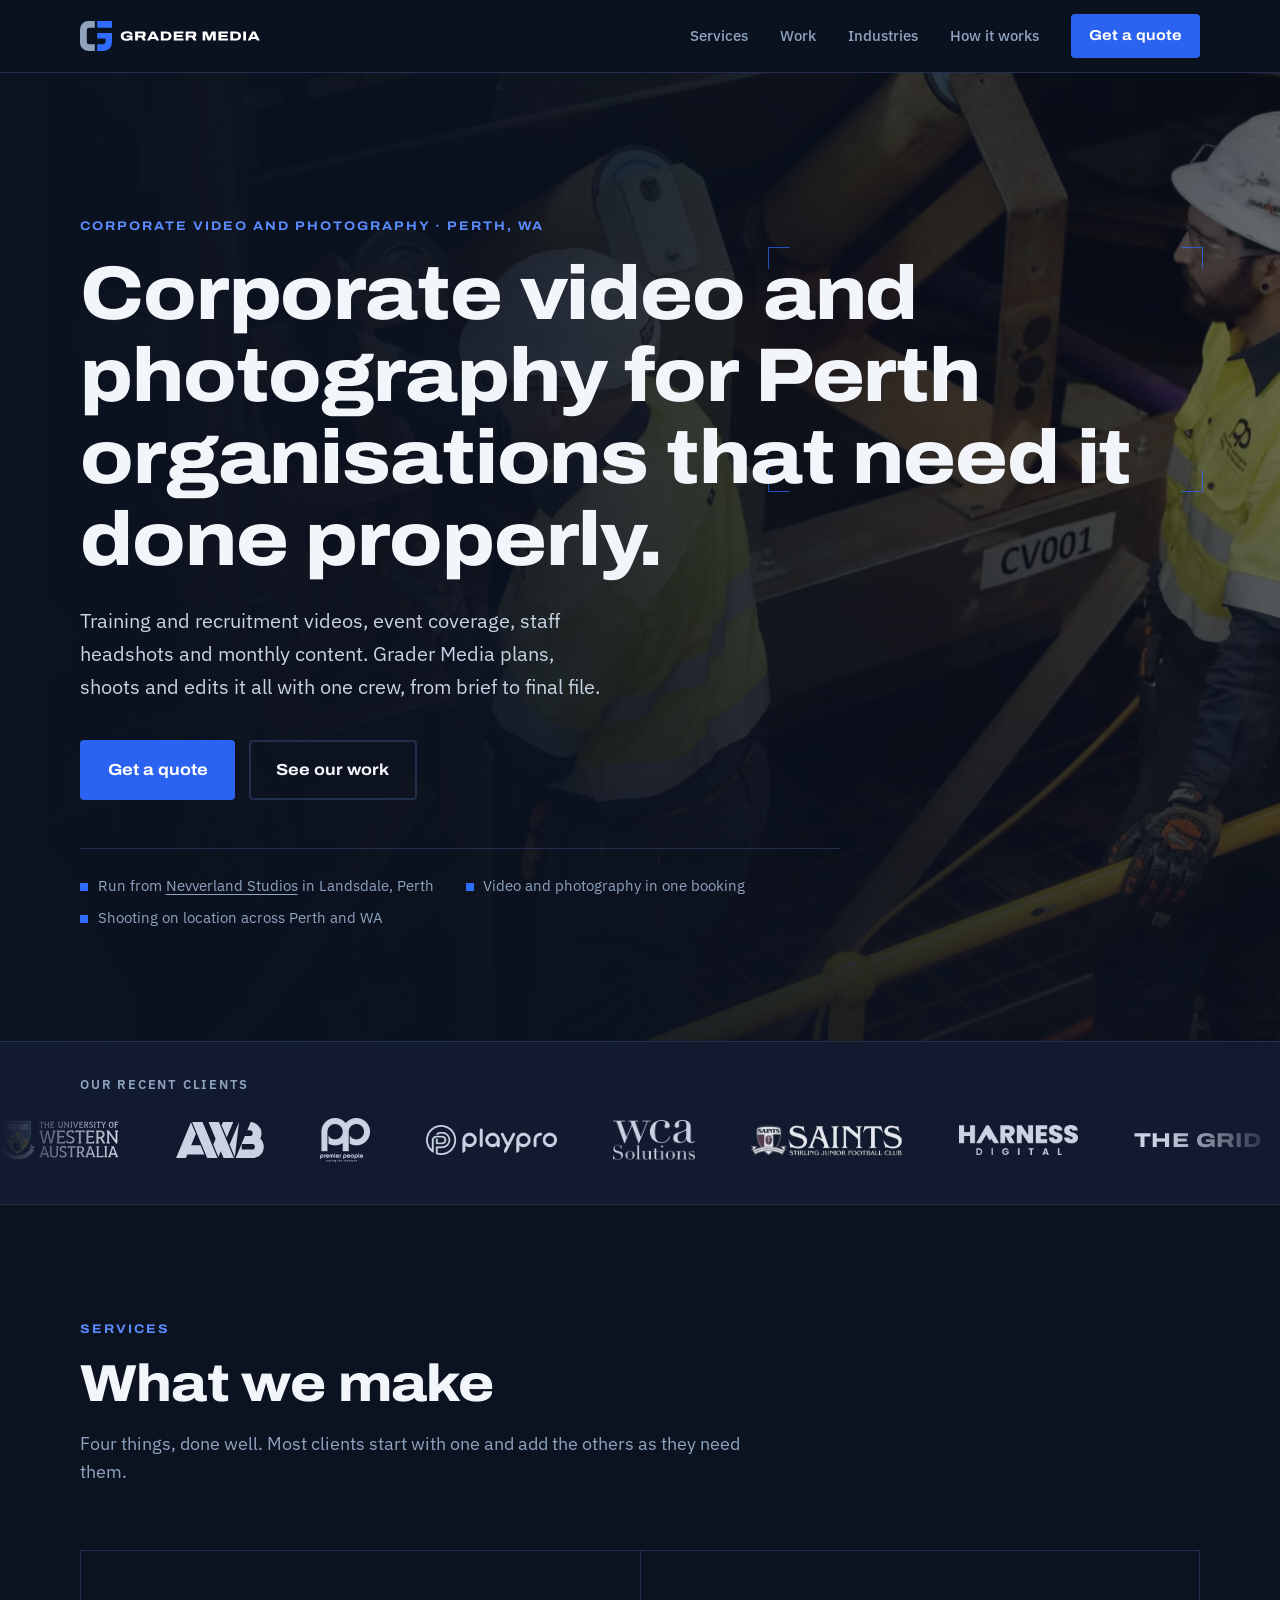
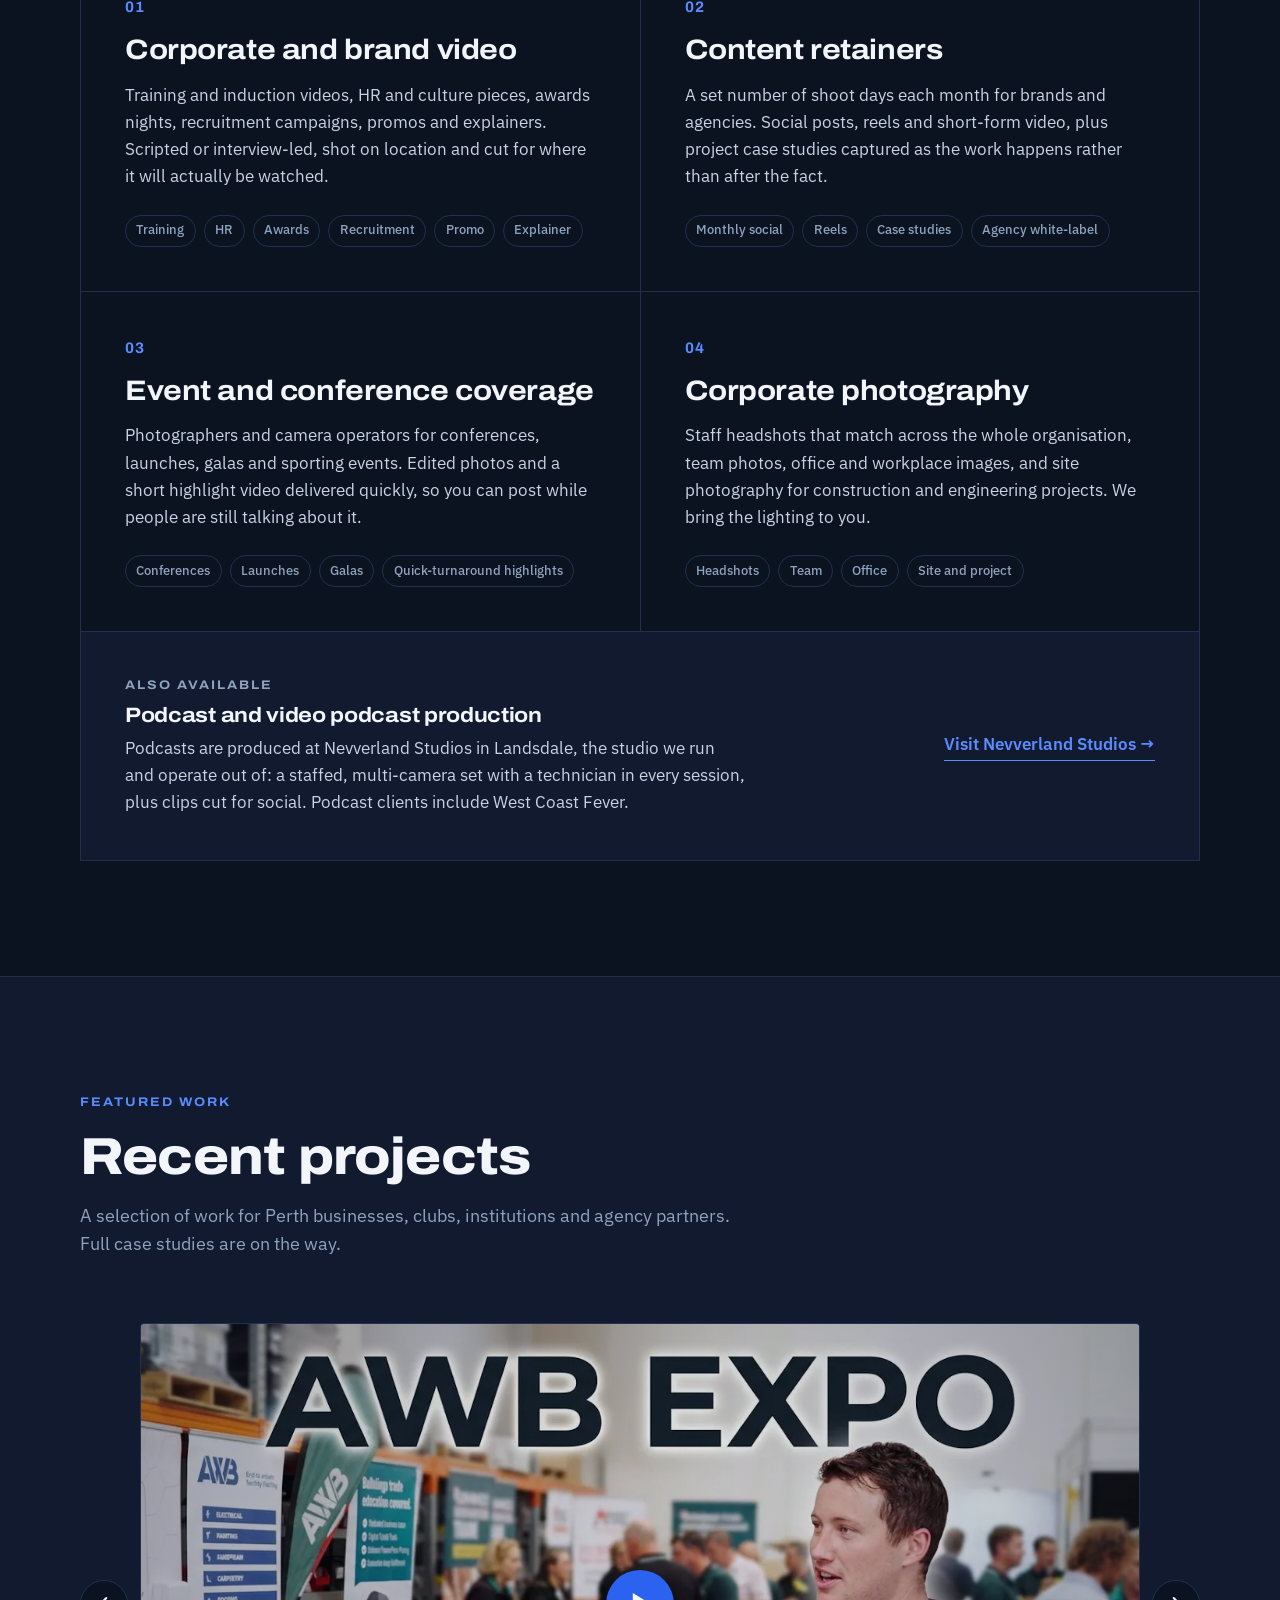
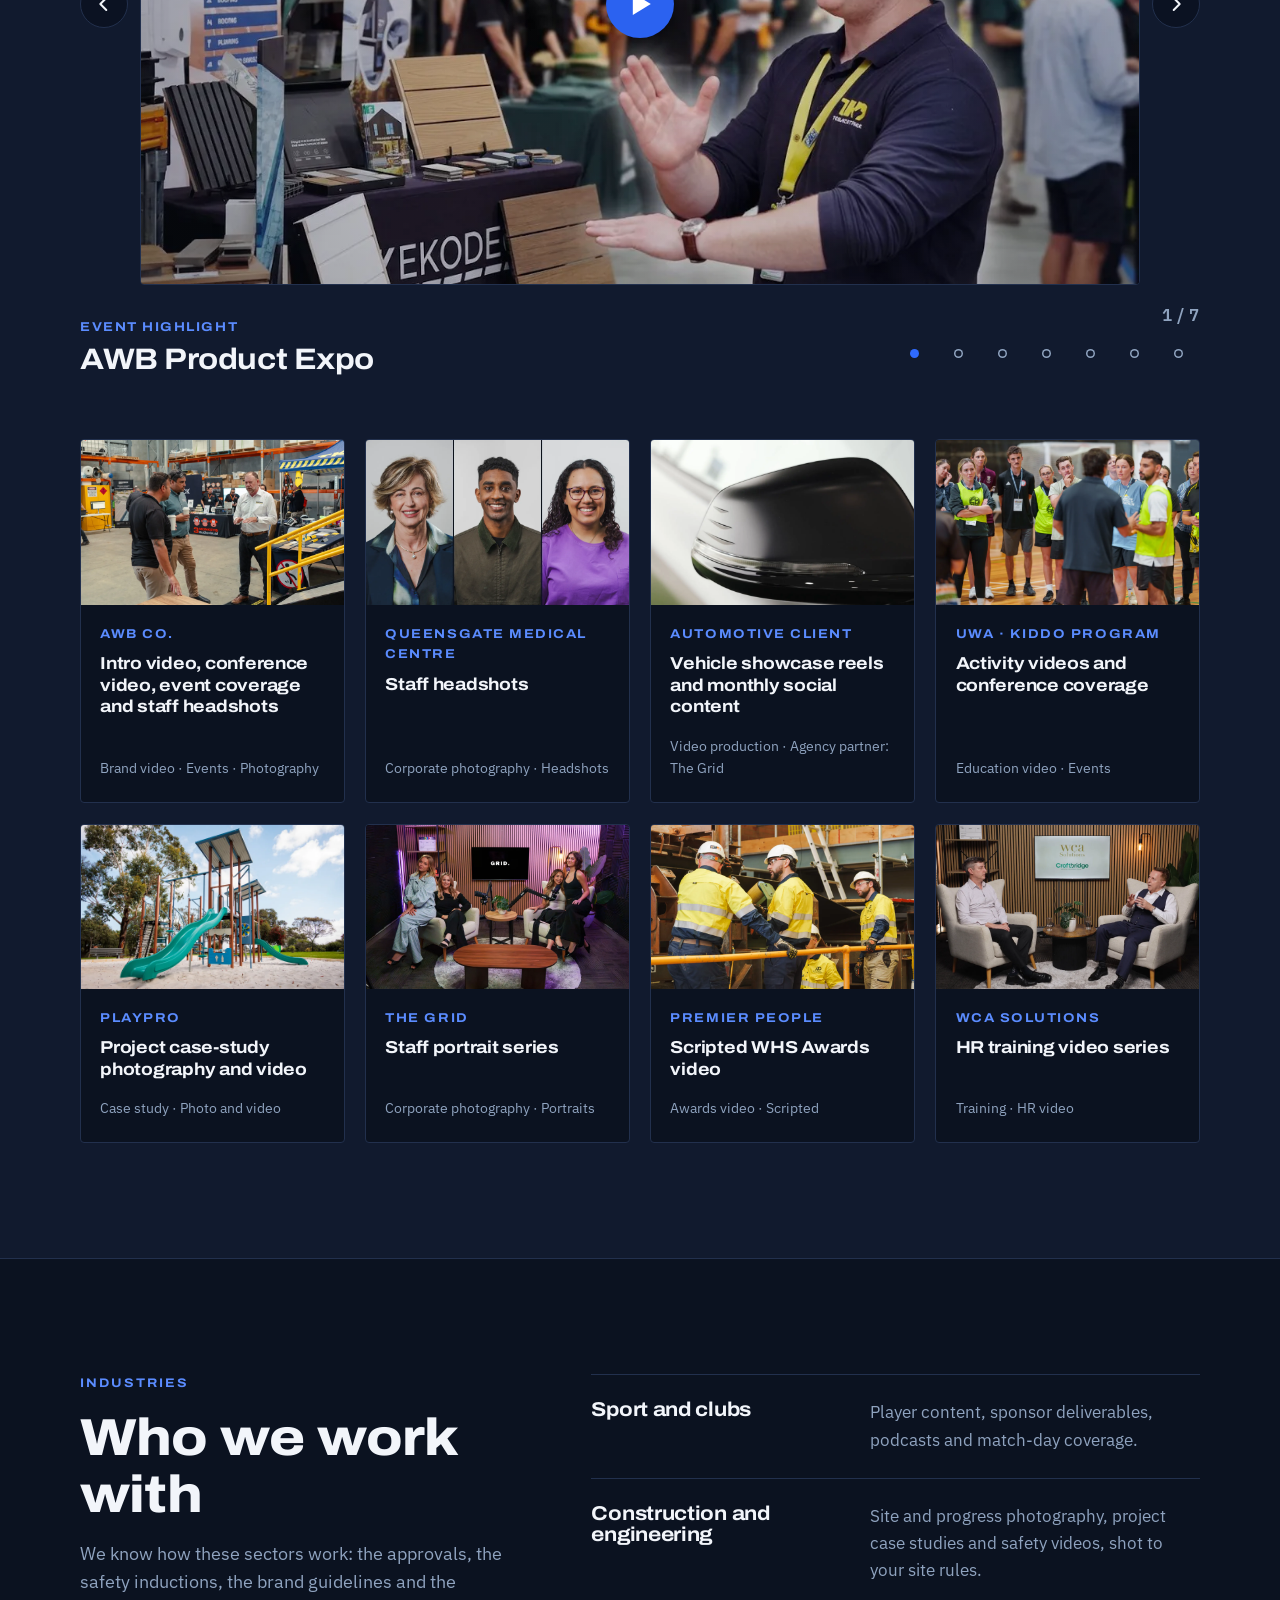
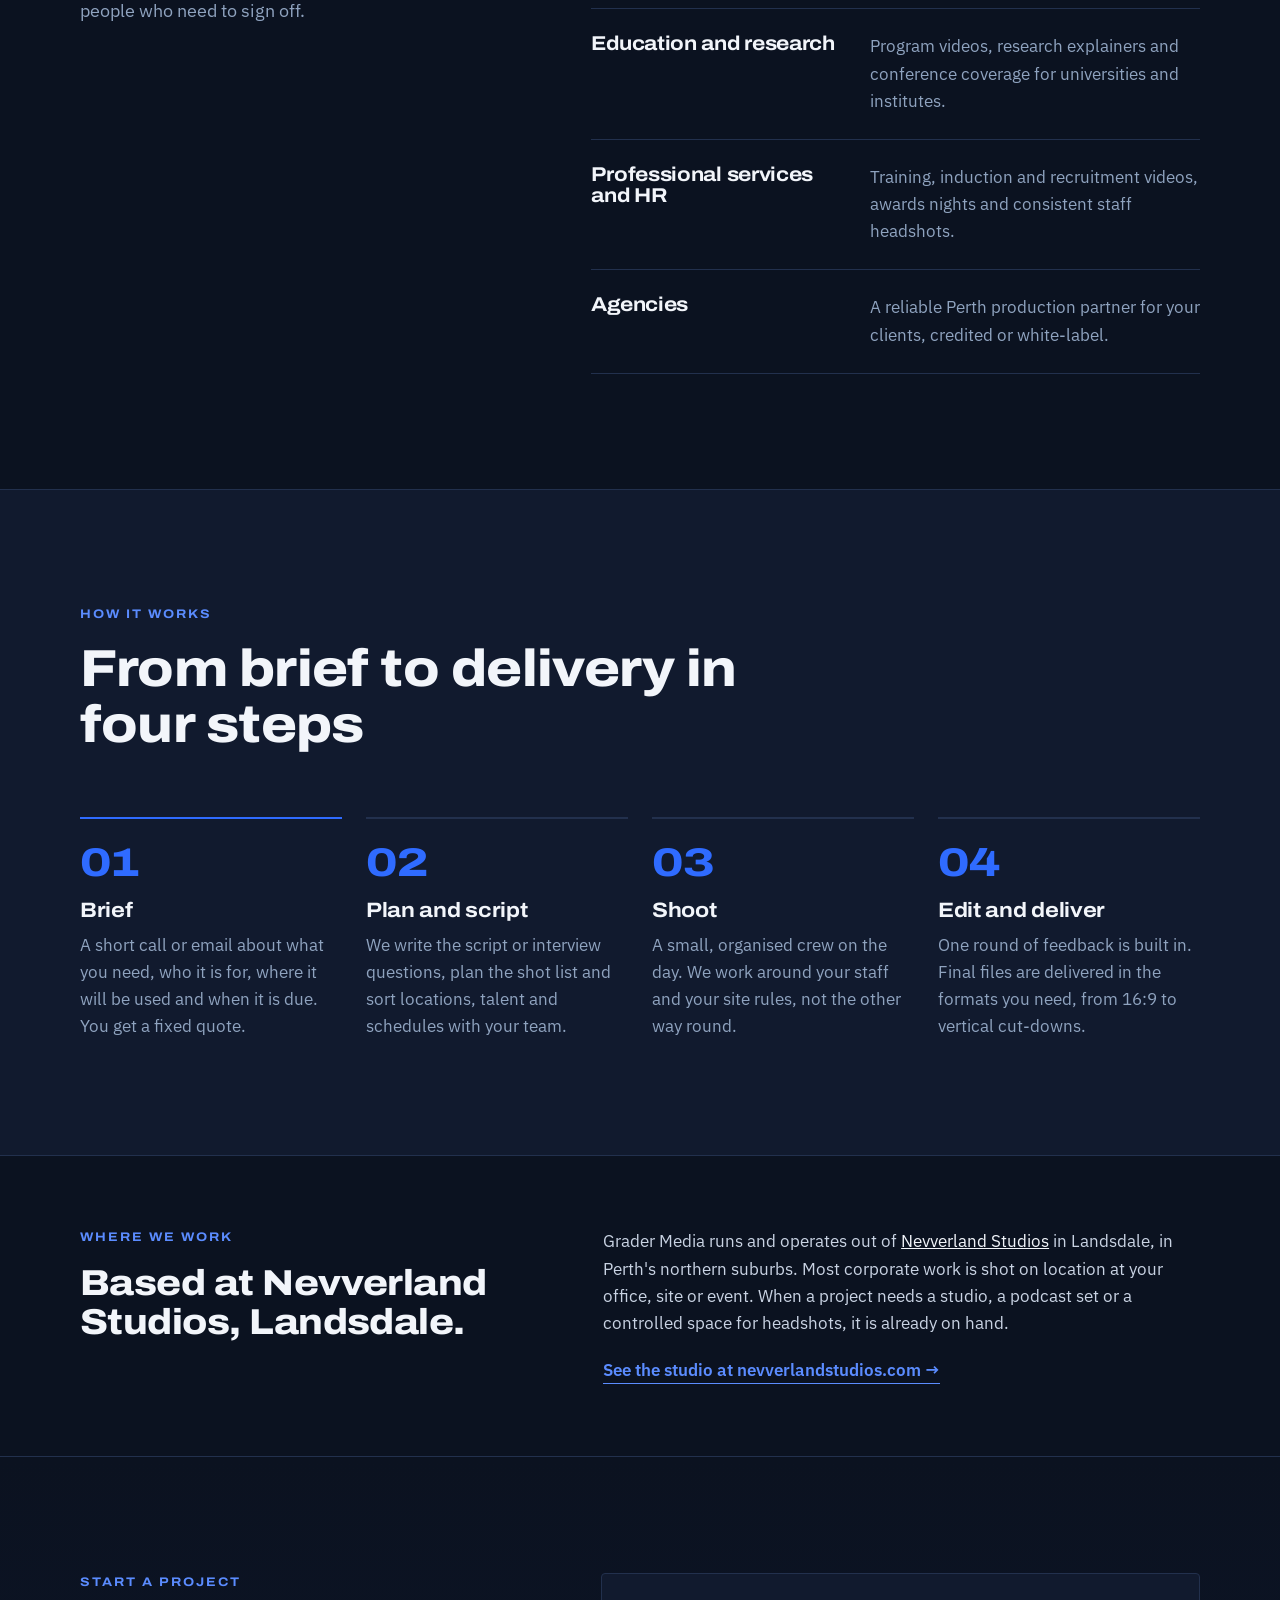
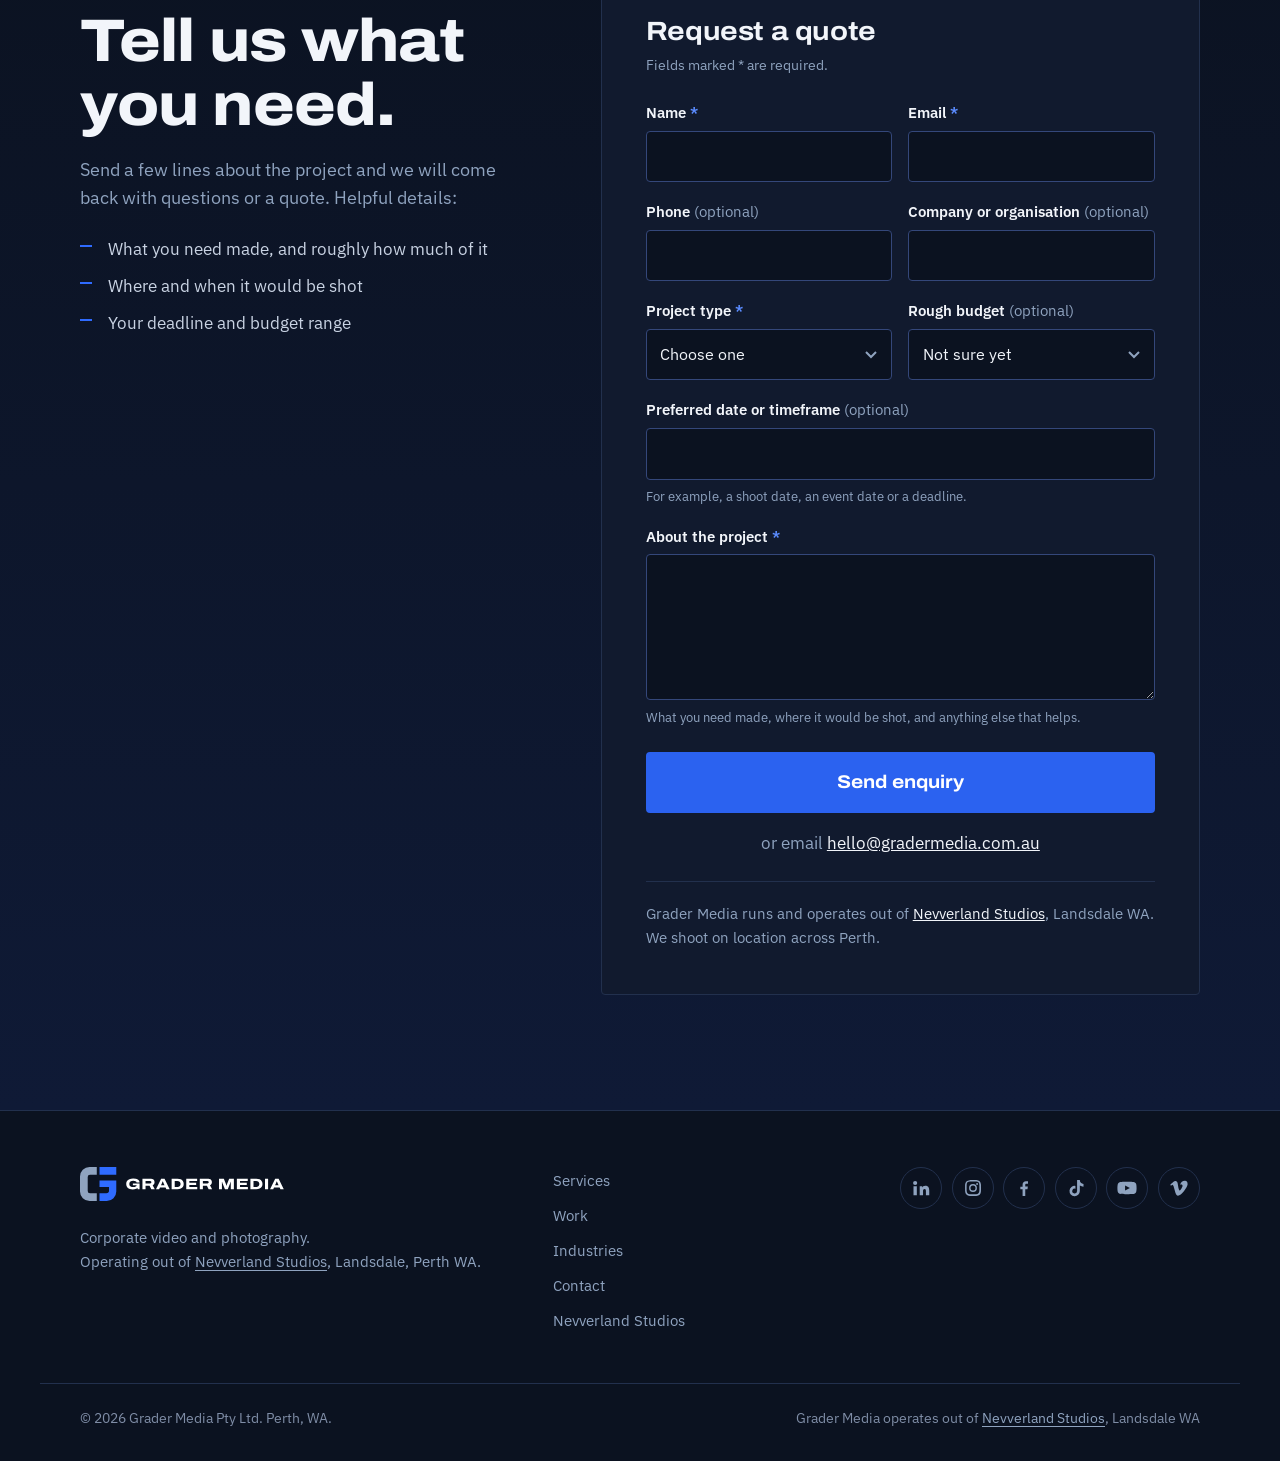
==== commit c909371b: "Add a landscape video carousel above Recent projects Show one approved YouTube film at a time at the" ====
--- a/index.html
+++ b/index.html
@@ -12,7 +12,7 @@
 <link rel="preconnect" href="https://fonts.googleapis.com">
 <link rel="preconnect" href="https://fonts.gstatic.com" crossorigin>
 <link href="https://fonts.googleapis.com/css2?family=Archivo:wdth,wght@100..125,500..800&family=IBM+Plex+Sans:wght@400;500;600&display=swap" rel="stylesheet">
-<link rel="stylesheet" href="assets/css/styles.css?v=20261103d">
+<link rel="stylesheet" href="assets/css/styles.css?v=20261105a">
 
 <link rel="icon" href="/favicon.svg" type="image/svg+xml">
 <link rel="icon" href="/favicon-32.png" sizes="32x32" type="image/png">
@@ -225,6 +225,114 @@
         <h2 id="work-title">Recent projects</h2>
         <p class="section-intro">A selection of work for Perth businesses, clubs, institutions and agency partners. Full case studies are on the way.</p>
       </header>
+
+      <!-- One landscape video at a time. Posters are local; the YouTube iframe is added only after play. -->
+      <div class="work-reel" id="work-reel" role="region" aria-roledescription="carousel" aria-label="Recent project videos">
+        <p class="visually-hidden">Showing one project video at a time. Use the previous and next buttons, the arrow keys, or the video buttons to choose another.</p>
+        <div class="work-reel-stage">
+          <button type="button" class="work-reel-arrow work-reel-prev" aria-label="Previous video: PlayPro &times; Hartley Park">
+            <svg viewBox="0 0 24 24" width="22" height="22" aria-hidden="true" focusable="false"><path fill="none" stroke="currentColor" stroke-width="2.2" stroke-linecap="round" stroke-linejoin="round" d="M14.5 5.5 8 12l6.5 6.5"/></svg>
+          </button>
+          <div class="work-reel-viewport">
+            <div class="work-reel-frame" id="work-reel-frame">
+              <div class="work-reel-slide is-active" id="work-reel-slide-1" role="group" aria-roledescription="slide" aria-label="1 of 7" data-yt="QF_BXrpLnRo" data-title="AWB Product Expo" data-category="Event highlight">
+                <a class="work-reel-play" href="https://www.youtube.com/watch?v=QF_BXrpLnRo">
+                  <picture>
+                    <source srcset="assets/img/work/reel/awb-product-expo.webp" type="image/webp">
+                    <img src="assets/img/work/reel/awb-product-expo.jpg" alt="" width="1280" height="720" decoding="async" draggable="false">
+                  </picture>
+                  <span class="work-reel-play-icon" aria-hidden="true"></span>
+                  <span class="visually-hidden">Play video: AWB Product Expo</span>
+                </a>
+              </div>
+              <div class="work-reel-slide" id="work-reel-slide-2" role="group" aria-roledescription="slide" aria-label="2 of 7" aria-hidden="true" inert data-yt="JmKjJGUviDU" data-title="KIDDO Conference 2026" data-category="Conference">
+                <a class="work-reel-play" href="https://www.youtube.com/watch?v=JmKjJGUviDU">
+                  <picture>
+                    <source srcset="assets/img/work/reel/kiddo-conference-2026.webp" type="image/webp">
+                    <img src="assets/img/work/reel/kiddo-conference-2026.jpg" alt="" width="1280" height="720" loading="lazy" decoding="async" draggable="false">
+                  </picture>
+                  <span class="work-reel-play-icon" aria-hidden="true"></span>
+                  <span class="visually-hidden">Play video: KIDDO Conference 2026</span>
+                </a>
+              </div>
+              <div class="work-reel-slide" id="work-reel-slide-3" role="group" aria-roledescription="slide" aria-label="3 of 7" aria-hidden="true" inert data-yt="hdB-ziZscIU" data-title="Premier People Training Award" data-category="Training award">
+                <a class="work-reel-play" href="https://www.youtube.com/watch?v=hdB-ziZscIU">
+                  <picture>
+                    <source srcset="assets/img/work/reel/premier-people-training-award.webp" type="image/webp">
+                    <img src="assets/img/work/reel/premier-people-training-award.jpg" alt="" width="1280" height="720" loading="lazy" decoding="async" draggable="false">
+                  </picture>
+                  <span class="work-reel-play-icon" aria-hidden="true"></span>
+                  <span class="visually-hidden">Play video: Premier People Training Award</span>
+                </a>
+              </div>
+              <div class="work-reel-slide is-plain" id="work-reel-slide-4" role="group" aria-roledescription="slide" aria-label="4 of 7" aria-hidden="true" inert data-yt="kWy4ITVA1yk" data-title="PlayPro × Little Creatures" data-category="Brand film">
+                <a class="work-reel-play" href="https://www.youtube.com/watch?v=kWy4ITVA1yk">
+                  <span class="work-reel-plain-title" aria-hidden="true">PlayPro × Little Creatures</span>
+                  <span class="work-reel-play-icon" aria-hidden="true"></span>
+                  <span class="visually-hidden">Play video: PlayPro × Little Creatures</span>
+                </a>
+              </div>
+              <div class="work-reel-slide" id="work-reel-slide-5" role="group" aria-roledescription="slide" aria-label="5 of 7" aria-hidden="true" inert data-yt="WsoJNZzvSqo" data-title="Bloom Beechboro" data-category="Centre promo">
+                <a class="work-reel-play" href="https://www.youtube.com/watch?v=WsoJNZzvSqo">
+                  <picture>
+                    <source srcset="assets/img/work/reel/bloom-beechboro.webp" type="image/webp">
+                    <img src="assets/img/work/reel/bloom-beechboro.jpg" alt="" width="1280" height="720" loading="lazy" decoding="async" draggable="false">
+                  </picture>
+                  <span class="work-reel-play-icon" aria-hidden="true"></span>
+                  <span class="visually-hidden">Play video: Bloom Beechboro</span>
+                </a>
+              </div>
+              <div class="work-reel-slide is-plain" id="work-reel-slide-6" role="group" aria-roledescription="slide" aria-label="6 of 7" aria-hidden="true" inert data-yt="Bd3XuVUc1xc" data-title="NJ Construction Hector Office" data-category="Project film">
+                <a class="work-reel-play" href="https://www.youtube.com/watch?v=Bd3XuVUc1xc">
+                  <span class="work-reel-plain-title" aria-hidden="true">NJ Construction Hector Office</span>
+                  <span class="work-reel-play-icon" aria-hidden="true"></span>
+                  <span class="visually-hidden">Play video: NJ Construction Hector Office</span>
+                </a>
+              </div>
+              <div class="work-reel-slide is-plain" id="work-reel-slide-7" role="group" aria-roledescription="slide" aria-label="7 of 7" aria-hidden="true" inert data-yt="XSqZo0-31tA" data-title="PlayPro × Hartley Park" data-category="Brand film">
+                <a class="work-reel-play" href="https://www.youtube.com/watch?v=XSqZo0-31tA">
+                  <span class="work-reel-plain-title" aria-hidden="true">PlayPro × Hartley Park</span>
+                  <span class="work-reel-play-icon" aria-hidden="true"></span>
+                  <span class="visually-hidden">Play video: PlayPro × Hartley Park</span>
+                </a>
+              </div>
+            </div>
+          </div>
+          <button type="button" class="work-reel-arrow work-reel-next" aria-label="Next video: KIDDO Conference 2026">
+            <svg viewBox="0 0 24 24" width="22" height="22" aria-hidden="true" focusable="false"><path fill="none" stroke="currentColor" stroke-width="2.2" stroke-linecap="round" stroke-linejoin="round" d="M9.5 5.5 16 12l-6.5 6.5"/></svg>
+          </button>
+        </div>
+        <div class="work-reel-foot">
+          <div class="work-reel-copy">
+            <p class="work-reel-category" id="work-reel-category">Event highlight</p>
+            <h3 class="work-reel-title" id="work-reel-title">AWB Product Expo</h3>
+          </div>
+          <div class="work-reel-controls">
+            <p class="work-reel-pos" id="work-reel-pos"><span class="visually-hidden">Video </span><span id="work-reel-index">1</span><span class="visually-hidden"> of </span><span aria-hidden="true"> / </span><span id="work-reel-total">7</span></p>
+            <div class="work-reel-dots" role="group" aria-label="Choose a project video">
+              <button type="button" class="work-reel-dot" data-index="0" aria-current="true" aria-controls="work-reel-slide-1"><span class="visually-hidden">Show AWB Product Expo, video 1 of 7</span></button>
+              <button type="button" class="work-reel-dot" data-index="1" aria-controls="work-reel-slide-2"><span class="visually-hidden">Show KIDDO Conference 2026, video 2 of 7</span></button>
+              <button type="button" class="work-reel-dot" data-index="2" aria-controls="work-reel-slide-3"><span class="visually-hidden">Show Premier People Training Award, video 3 of 7</span></button>
+              <button type="button" class="work-reel-dot" data-index="3" aria-controls="work-reel-slide-4"><span class="visually-hidden">Show PlayPro × Little Creatures, video 4 of 7</span></button>
+              <button type="button" class="work-reel-dot" data-index="4" aria-controls="work-reel-slide-5"><span class="visually-hidden">Show Bloom Beechboro, video 5 of 7</span></button>
+              <button type="button" class="work-reel-dot" data-index="5" aria-controls="work-reel-slide-6"><span class="visually-hidden">Show NJ Construction Hector Office, video 6 of 7</span></button>
+              <button type="button" class="work-reel-dot" data-index="6" aria-controls="work-reel-slide-7"><span class="visually-hidden">Show PlayPro × Hartley Park, video 7 of 7</span></button>
+            </div>
+          </div>
+        </div>
+        <p class="visually-hidden" id="work-reel-status" aria-live="polite" aria-atomic="true"></p>
+        <noscript>
+          <ul class="work-reel-fallback">
+            <li><a href="https://www.youtube.com/watch?v=QF_BXrpLnRo">AWB Product Expo</a> — Event highlight</li>
+            <li><a href="https://www.youtube.com/watch?v=JmKjJGUviDU">KIDDO Conference 2026</a> — Conference</li>
+            <li><a href="https://www.youtube.com/watch?v=hdB-ziZscIU">Premier People Training Award</a> — Training award</li>
+            <li><a href="https://www.youtube.com/watch?v=kWy4ITVA1yk">PlayPro × Little Creatures</a> — Brand film</li>
+            <li><a href="https://www.youtube.com/watch?v=WsoJNZzvSqo">Bloom Beechboro</a> — Centre promo</li>
+            <li><a href="https://www.youtube.com/watch?v=Bd3XuVUc1xc">NJ Construction Hector Office</a> — Project film</li>
+            <li><a href="https://www.youtube.com/watch?v=XSqZo0-31tA">PlayPro × Hartley Park</a> — Brand film</li>
+          </ul>
+        </noscript>
+      </div>
 
       <!-- TODO: link each card to a case-study page once written. -->
       <div class="work-grid">
@@ -547,6 +655,6 @@
   </div>
 </footer>
 
-<script src="assets/js/main.js?v=20261103d" defer></script>
+<script src="assets/js/main.js?v=20261105a" defer></script>
 </body>
 </html>
--- a/assets/css/styles.css
+++ b/assets/css/styles.css
@@ -175,6 +175,103 @@
 .service-sister .eyebrow { color: var(--mist); margin-bottom: .5rem; }
 .service-sister .text-link { white-space: nowrap; }
 
+/* Recent project videos. Overflow is clipped on the 16:9 frame only, so the section grows to fit the reel and the cards. */
+.work-reel { margin-bottom: clamp(2.5rem, 5vw, 4rem); }
+.work-reel-stage {
+  display: grid;
+  grid-template-columns: auto minmax(0, 1fr) auto;
+  align-items: center;
+  gap: .75rem;
+  position: relative;
+}
+.work-reel-arrow {
+  width: 48px; height: 48px; flex-shrink: 0;
+  display: grid; place-items: center;
+  border-radius: 50%; border: 1px solid var(--line);
+  background: rgba(11, 18, 32, .88); color: var(--paper);
+  cursor: pointer; padding: 0;
+}
+.work-reel-arrow:hover { background: var(--blue-btn); border-color: var(--blue-btn); color: #fff; }
+.work-reel-viewport { min-width: 0; }
+.work-reel-frame {
+  position: relative;
+  aspect-ratio: 16 / 9;
+  background: var(--ink);
+  border: 1px solid var(--line);
+  border-radius: var(--radius);
+  overflow: hidden;
+  touch-action: pan-y;
+}
+@supports not (aspect-ratio: 16 / 9) {
+  .work-reel-frame { height: 0; padding-top: 56.25%; }
+}
+.work-reel-frame:hover { border-color: #34477A; }
+.work-reel-frame:has(:focus-visible) { outline: 3px solid var(--blue-text); outline-offset: 3px; }
+.work-reel-play:focus-visible, .work-reel-iframe:focus-visible { outline: none; }
+.work-reel-slide { position: absolute; inset: 0; visibility: hidden; }
+.work-reel-slide.is-active, .work-reel-slide.is-incoming, .work-reel-slide.is-leaving { visibility: visible; }
+.work-reel-slide.is-animating { transition: transform .42s ease; }
+.work-reel-play { position: absolute; inset: 0; display: block; color: inherit; text-decoration: none; cursor: pointer; }
+.work-reel-play picture, .work-reel-play img { position: absolute; inset: 0; width: 100%; height: 100%; object-fit: cover; }
+.work-reel-slide.is-plain .work-reel-play {
+  background:
+    linear-gradient(180deg, rgba(11, 18, 32, 0) 42%, rgba(11, 18, 32, .72) 100%),
+    radial-gradient(ellipse at 78% 28%, #1B3170 0%, #18233B 46%, #0B1220 78%);
+}
+.work-reel-plain-title {
+  position: absolute; z-index: 1; left: 1.15rem; right: 1.15rem; bottom: 1.05rem;
+  font-family: var(--font-head); font-stretch: 112%; font-weight: 700;
+  font-size: clamp(1.15rem, 2.4vw, 1.65rem); line-height: 1.15; color: var(--paper);
+}
+.work-reel-play::after {
+  content: ""; position: absolute; inset: 0; pointer-events: none;
+  background: radial-gradient(circle at 50% 50%, rgba(11, 18, 32, .04), rgba(11, 18, 32, .32));
+}
+.work-reel-play-icon {
+  position: absolute; z-index: 1; left: 50%; top: 50%; transform: translate(-50%, -50%);
+  width: 68px; height: 68px; border-radius: 50%; background: var(--blue-btn);
+  box-shadow: 0 10px 28px rgba(0, 0, 0, .35);
+}
+.work-reel-play-icon::before {
+  content: ""; position: absolute; left: 50%; top: 50%; transform: translate(-40%, -50%);
+  border-style: solid; border-width: 11px 0 11px 18px; border-color: transparent transparent transparent #fff;
+}
+.work-reel-play:hover .work-reel-play-icon, .work-reel-play:focus-visible .work-reel-play-icon { background: var(--blue-btn-hover); }
+.work-reel-iframe { position: absolute; inset: 0; width: 100%; height: 100%; border: 0; background: #000; }
+.work-reel-foot {
+  display: flex; justify-content: space-between; align-items: flex-end;
+  gap: 1.25rem 2rem; margin-top: 1.05rem;
+}
+.work-reel-category {
+  font-family: var(--font-head); font-stretch: 112%; font-weight: 700;
+  font-size: .8rem; letter-spacing: .12em; text-transform: uppercase; color: var(--blue-text);
+}
+.work-reel-title { margin-top: .4rem; font-size: clamp(1.35rem, 2.5vw, 1.85rem); font-weight: 700; }
+.work-reel-controls { display: flex; flex-direction: column; align-items: flex-end; gap: .15rem; }
+.work-reel-pos { color: var(--mist); font-weight: 600; letter-spacing: .04em; font-variant-numeric: tabular-nums; }
+.work-reel-dots { display: flex; }
+.work-reel-dot {
+  width: 44px; height: 44px; padding: 0; border: 0; background: transparent;
+  display: grid; place-items: center; cursor: pointer; color: inherit;
+}
+.work-reel-dot::before {
+  content: ""; width: 9px; height: 9px; border-radius: 50%;
+  box-shadow: inset 0 0 0 1.5px var(--mist); background: transparent;
+}
+.work-reel-dot[aria-current="true"]::before { background: var(--blue); box-shadow: none; }
+.work-reel-dot:hover::before { box-shadow: inset 0 0 0 1.5px var(--paper); }
+.work-reel-dot[aria-current="true"]:hover::before { background: var(--blue); box-shadow: none; }
+.work-reel-fallback { margin-top: 1rem; display: grid; gap: .4rem; color: var(--mist); }
+.work-reel-fallback a { color: var(--blue-text); }
+@media (max-width: 720px) {
+  .work-reel-stage { display: block; }
+  .work-reel-arrow { position: absolute; top: 50%; transform: translateY(-50%); z-index: 2; }
+  .work-reel-prev { left: .6rem; }
+  .work-reel-next { right: .6rem; }
+  .work-reel-foot, .work-reel-controls { align-items: flex-start; }
+  .work-reel-foot { flex-direction: column; }
+}
+
 /* Work cards */
 .work-grid { display: grid; grid-template-columns: repeat(4, 1fr); gap: clamp(1rem, 1.6vw, 1.5rem); }
 .work-grid .card-body { padding: 1.2rem 1.2rem 1.4rem; }
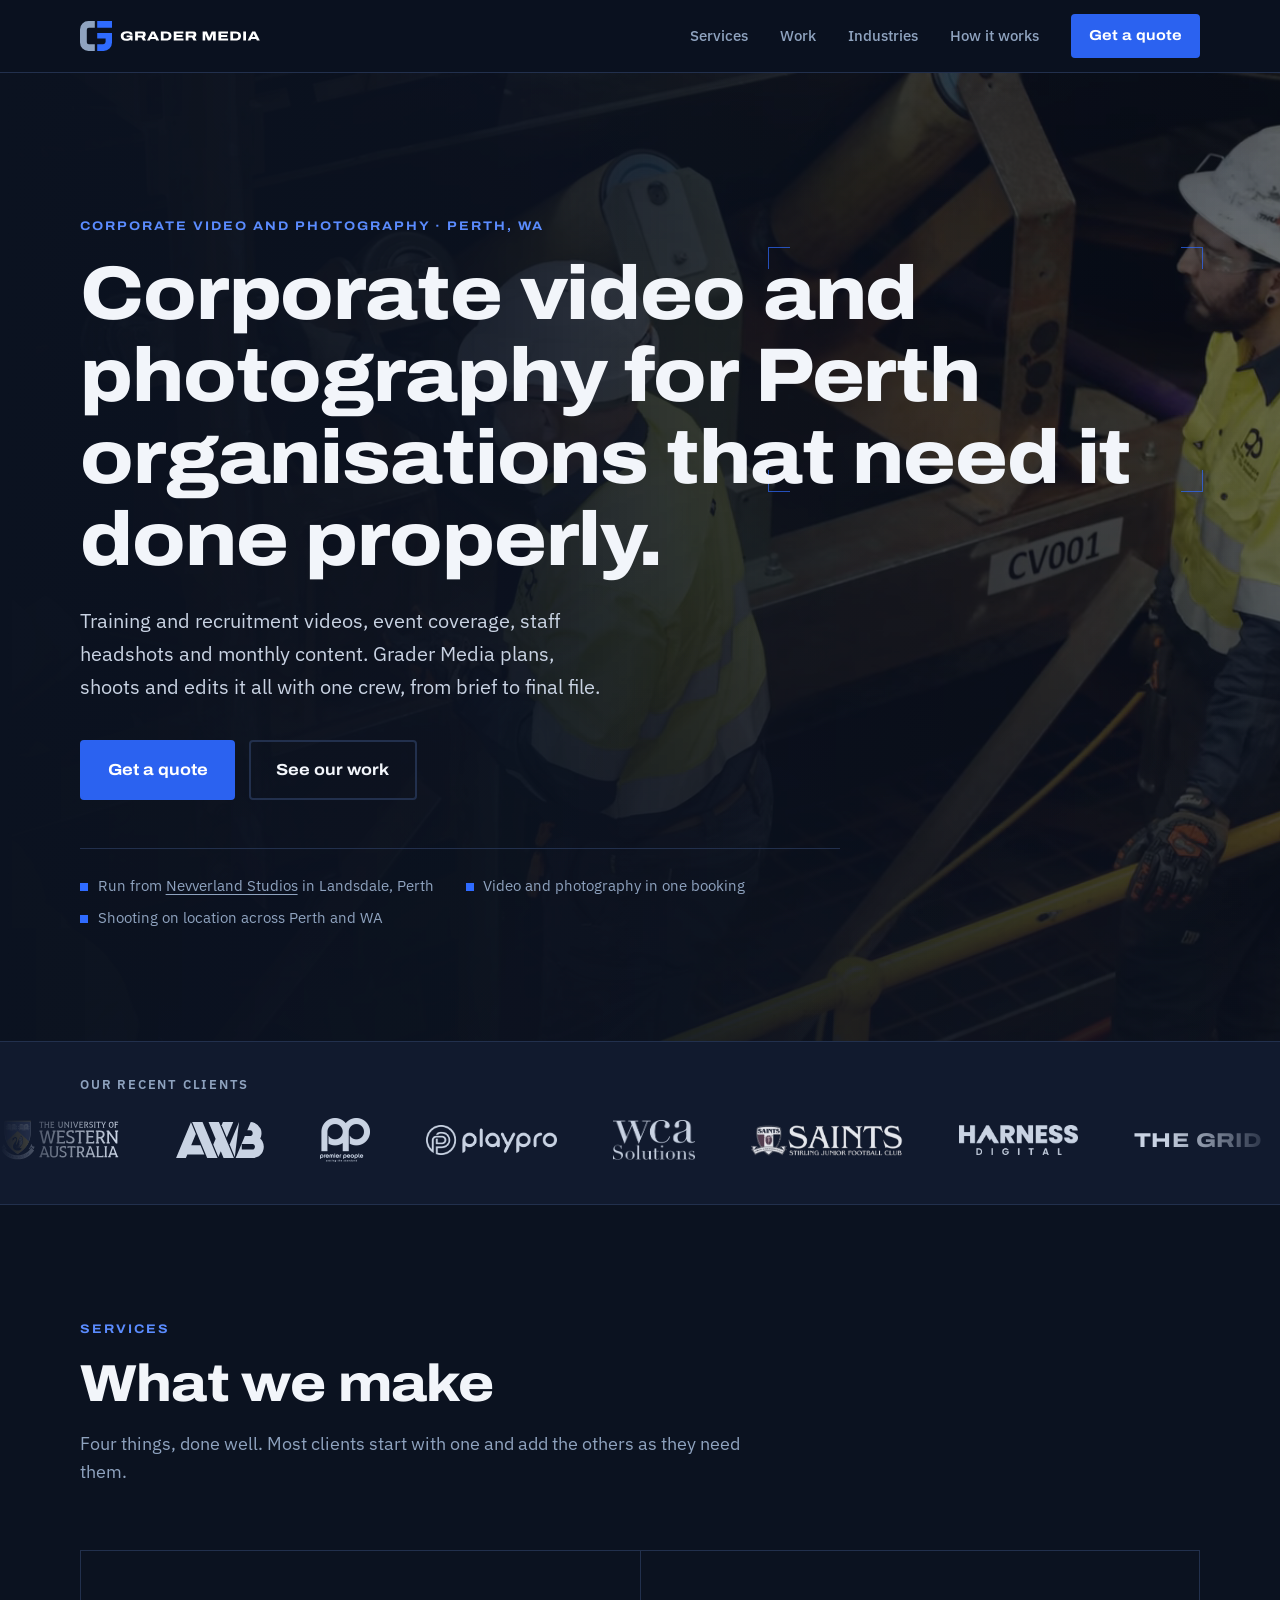
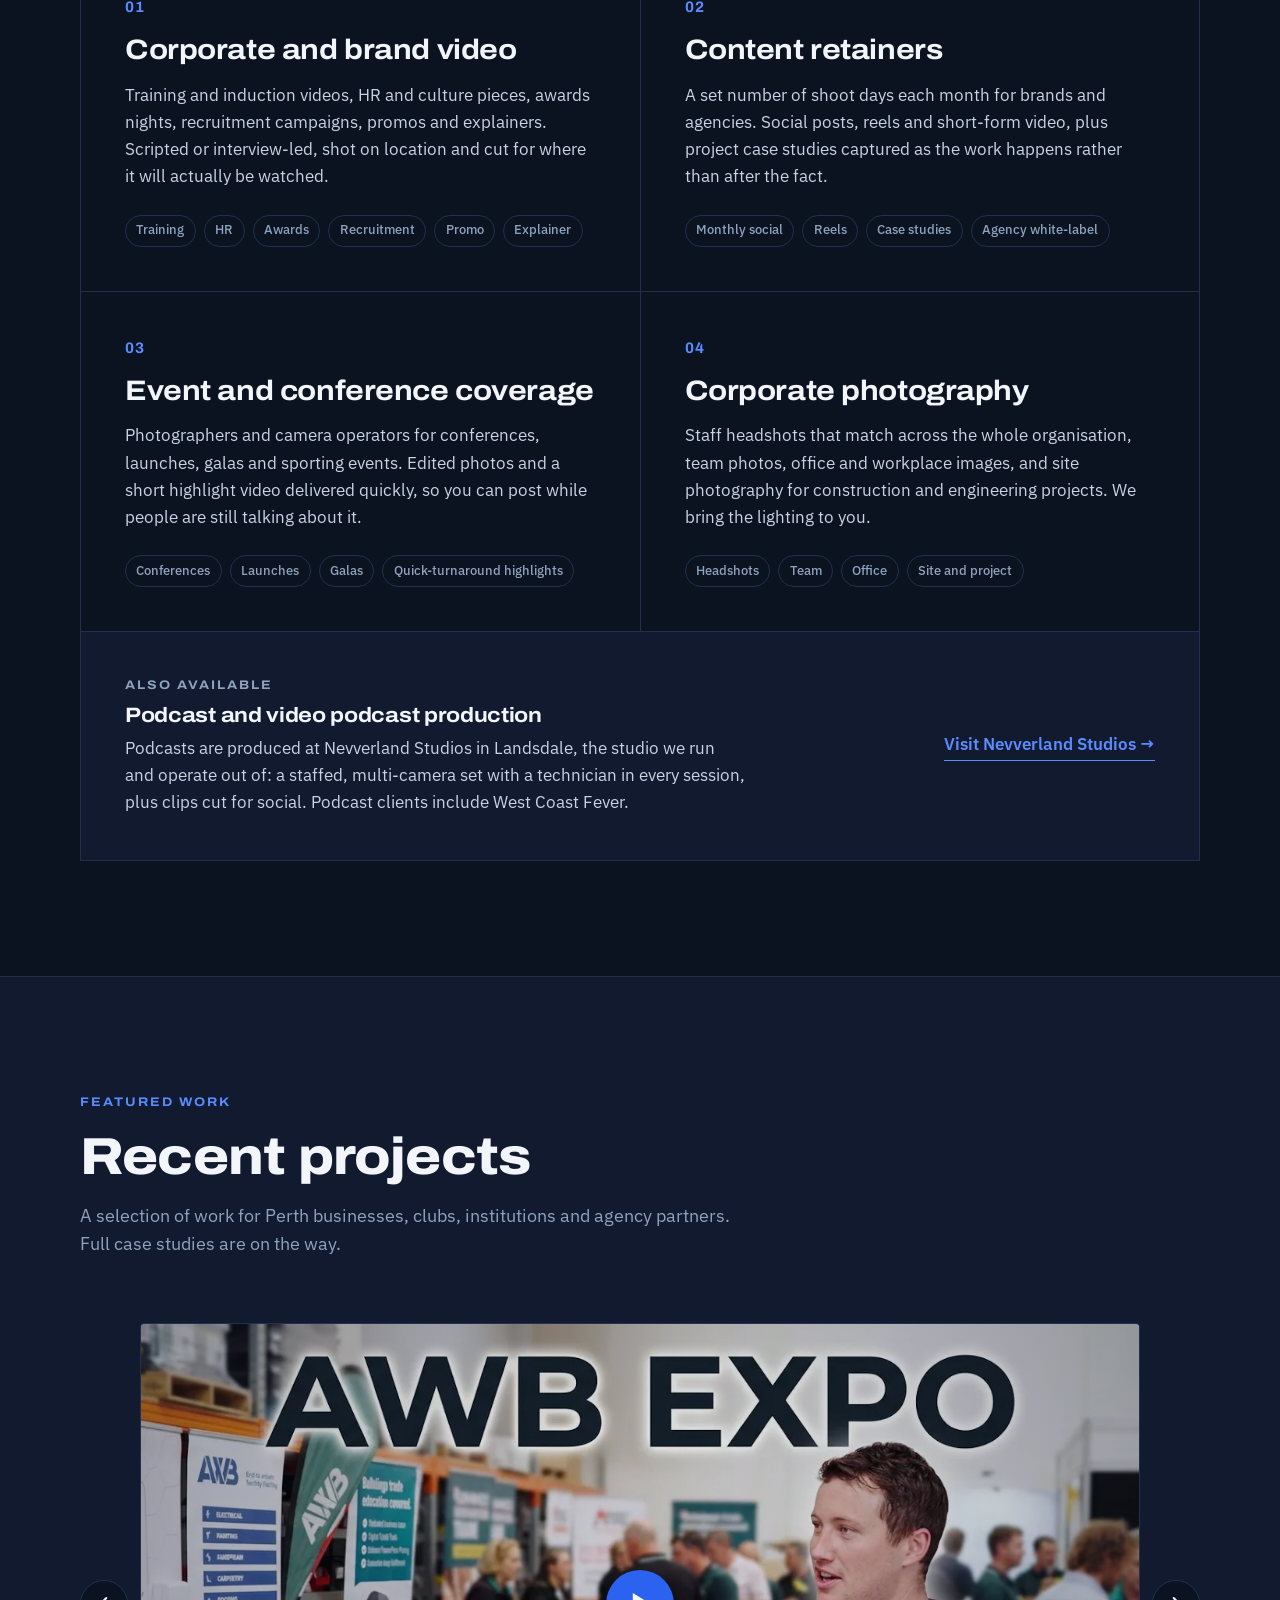
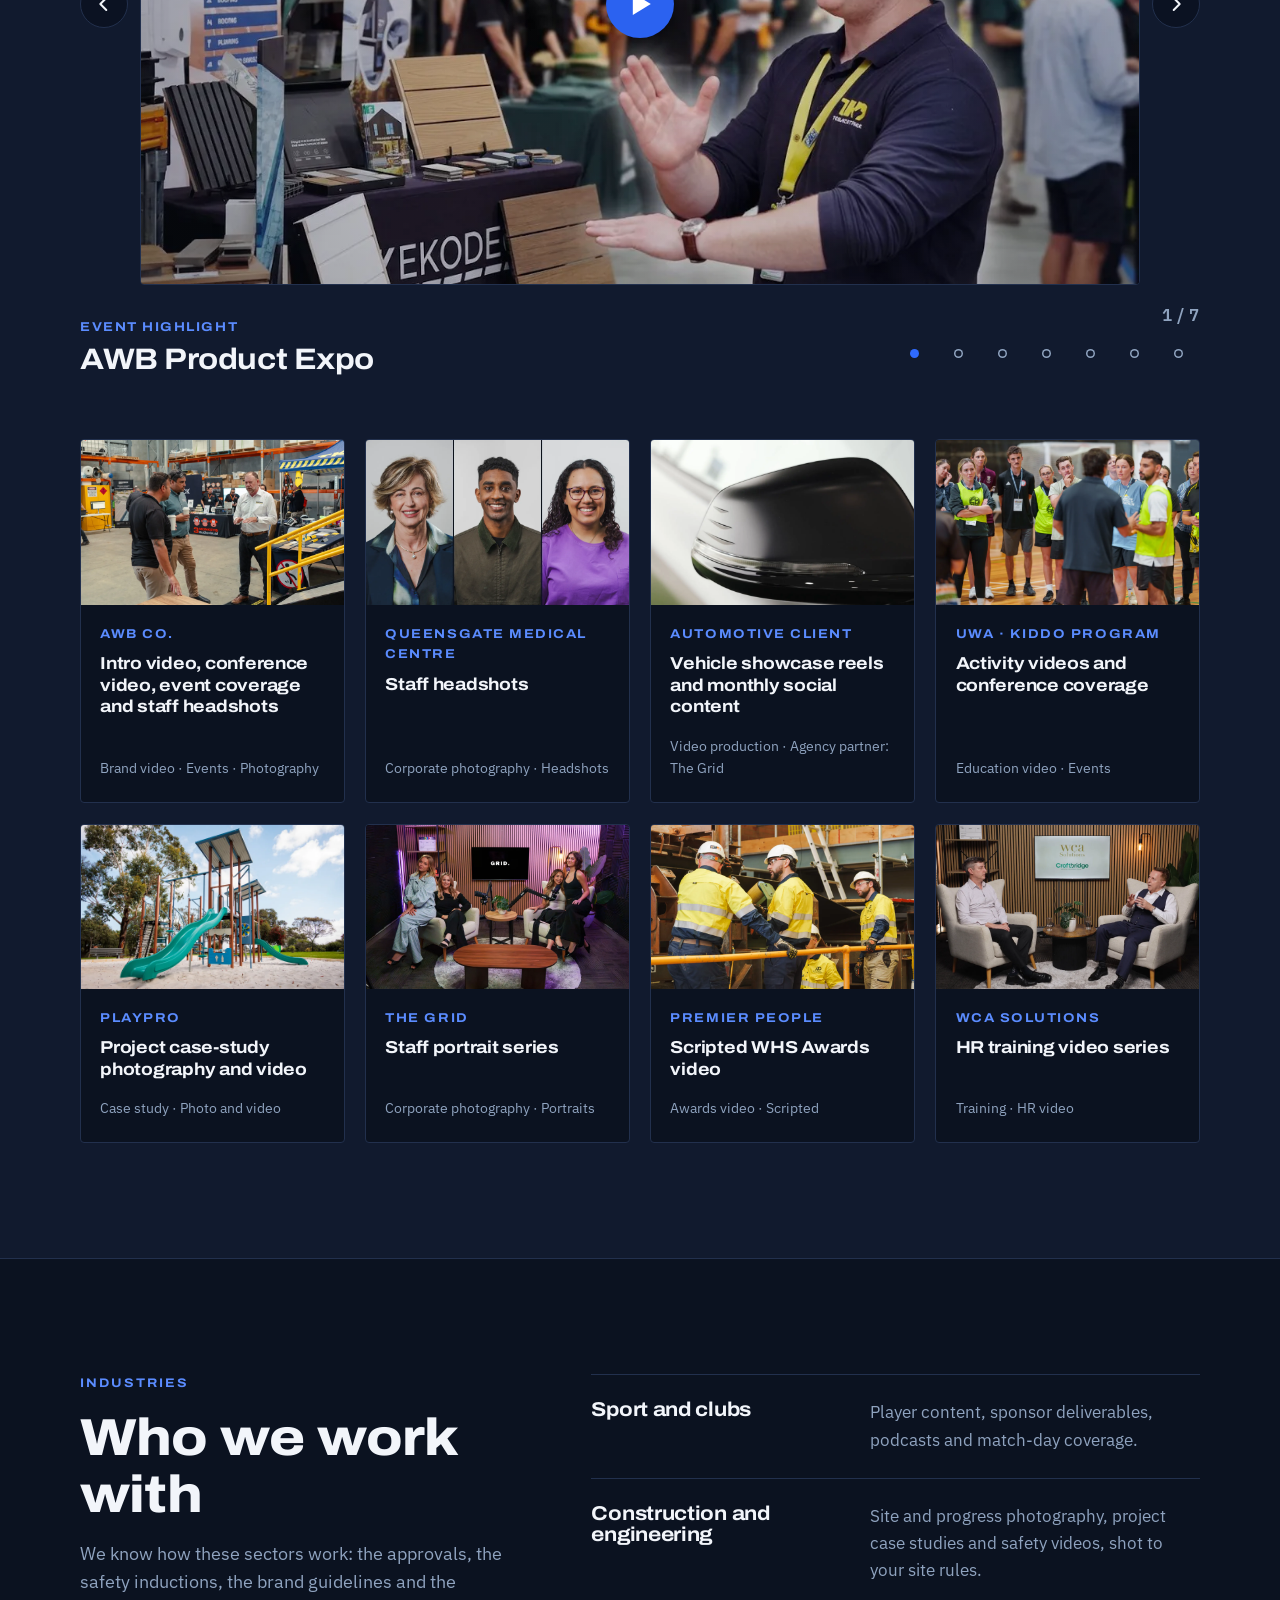
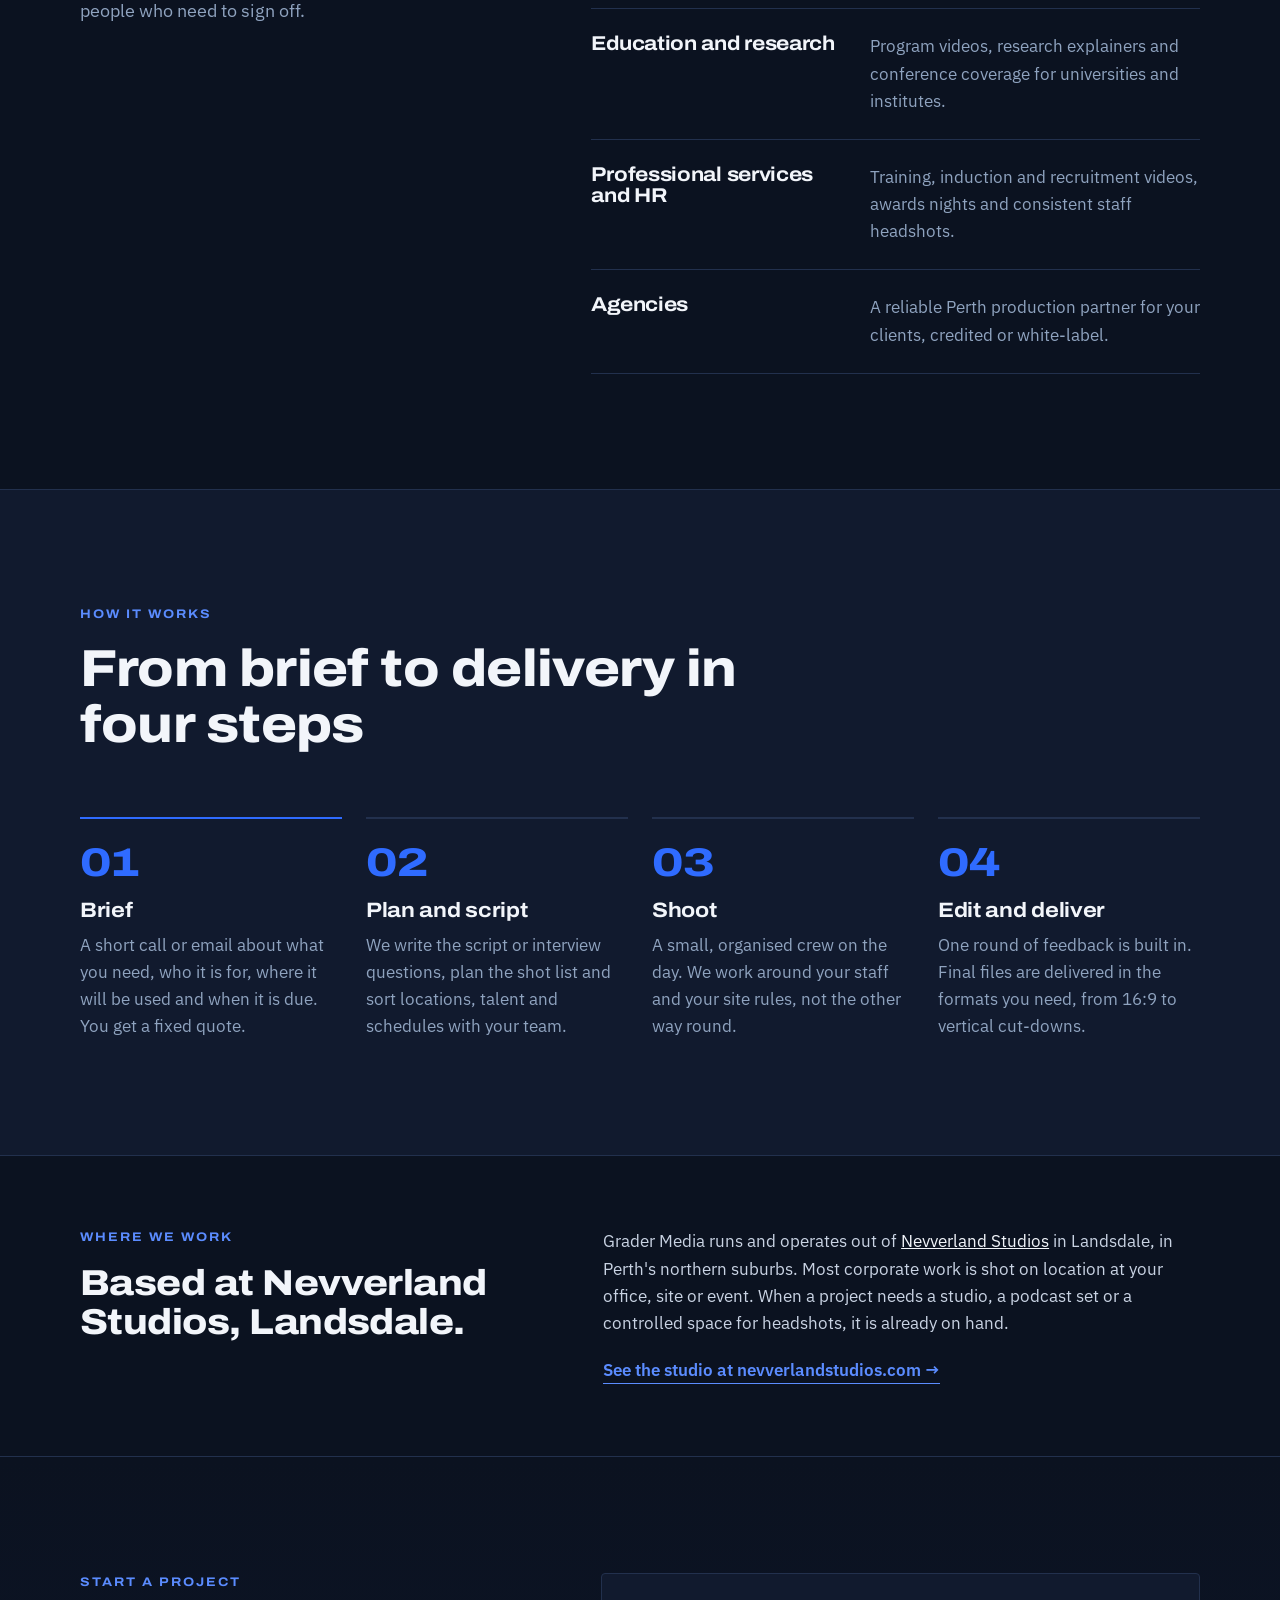
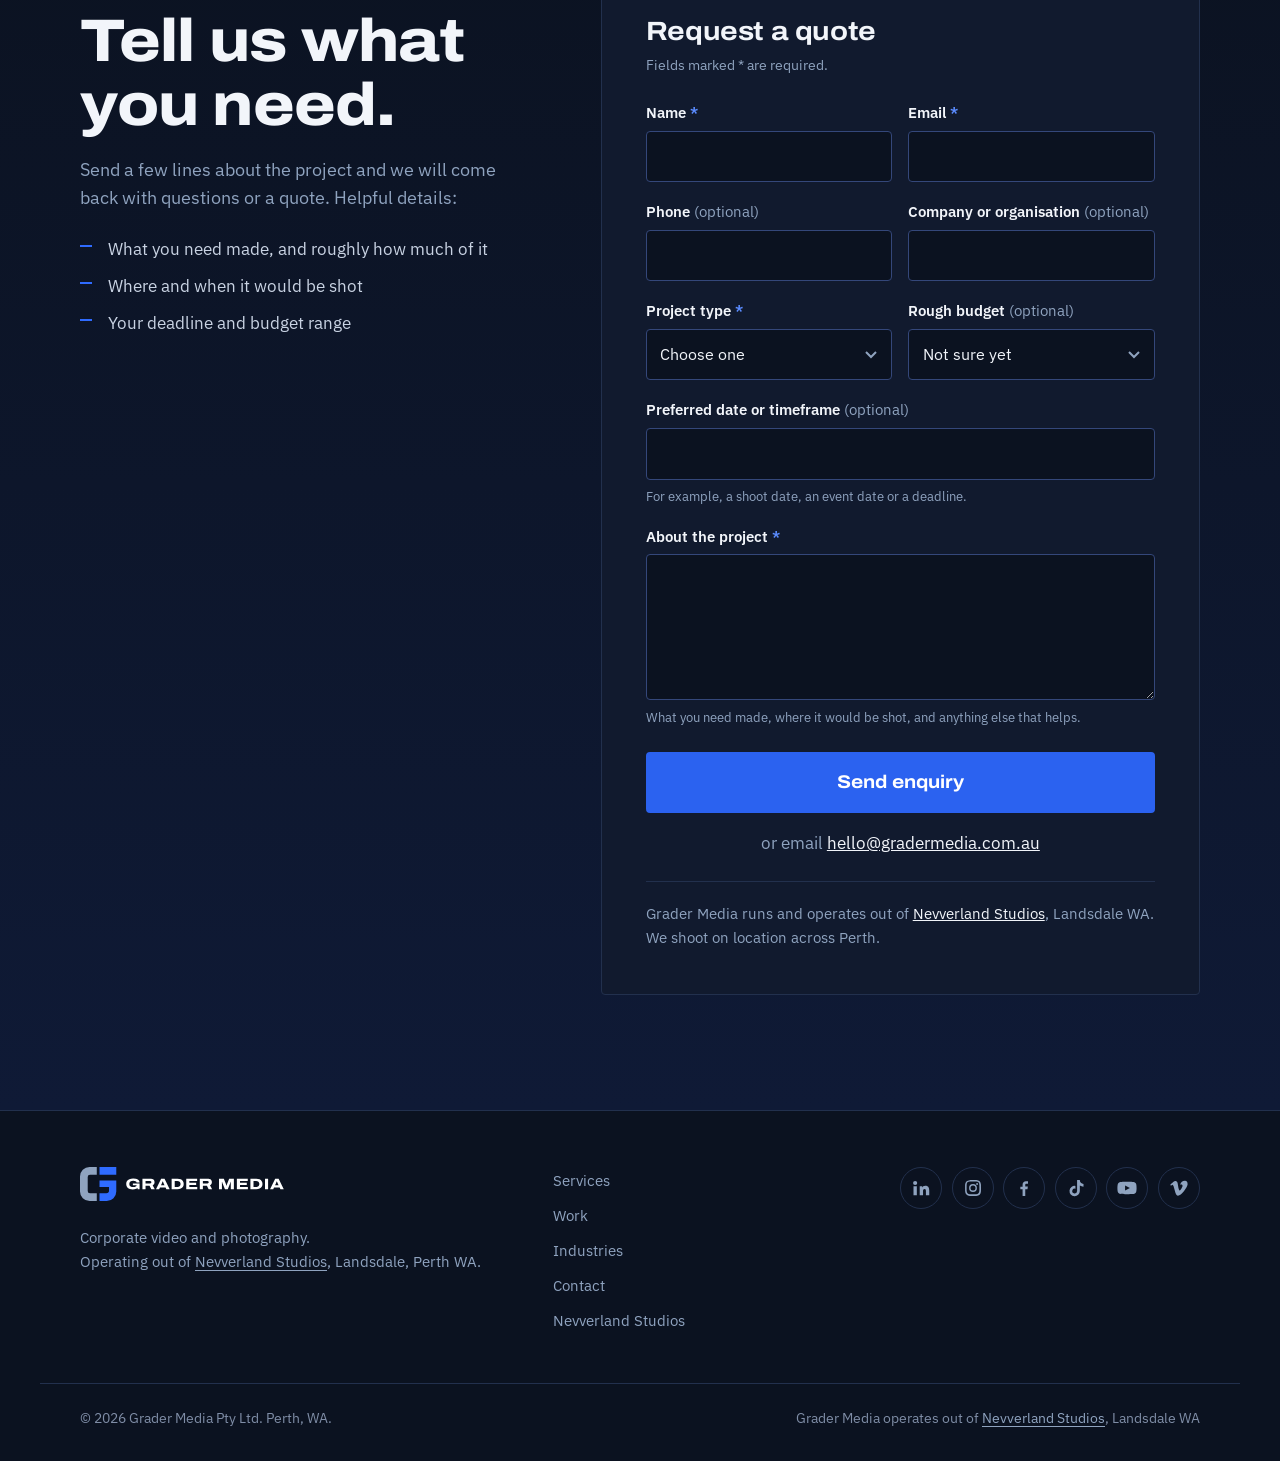
==== commit 845490bb: "Replace the three re-uploaded work-reel videos Point Little Creatures, NJ Construction Hector Office" ====
--- a/index.html
+++ b/index.html
@@ -12,7 +12,7 @@
 <link rel="preconnect" href="https://fonts.googleapis.com">
 <link rel="preconnect" href="https://fonts.gstatic.com" crossorigin>
 <link href="https://fonts.googleapis.com/css2?family=Archivo:wdth,wght@100..125,500..800&family=IBM+Plex+Sans:wght@400;500;600&display=swap" rel="stylesheet">
-<link rel="stylesheet" href="assets/css/styles.css?v=20261105a">
+<link rel="stylesheet" href="assets/css/styles.css?v=20261110a">
 
 <link rel="icon" href="/favicon.svg" type="image/svg+xml">
 <link rel="icon" href="/favicon-32.png" sizes="32x32" type="image/png">
@@ -265,9 +265,12 @@
                   <span class="visually-hidden">Play video: Premier People Training Award</span>
                 </a>
               </div>
-              <div class="work-reel-slide is-plain" id="work-reel-slide-4" role="group" aria-roledescription="slide" aria-label="4 of 7" aria-hidden="true" inert data-yt="kWy4ITVA1yk" data-title="PlayPro × Little Creatures" data-category="Brand film">
-                <a class="work-reel-play" href="https://www.youtube.com/watch?v=kWy4ITVA1yk">
-                  <span class="work-reel-plain-title" aria-hidden="true">PlayPro × Little Creatures</span>
+              <div class="work-reel-slide" id="work-reel-slide-4" role="group" aria-roledescription="slide" aria-label="4 of 7" aria-hidden="true" inert data-yt="gEcIoS02pAQ" data-title="PlayPro × Little Creatures" data-category="Brand film">
+                <a class="work-reel-play" href="https://www.youtube.com/watch?v=gEcIoS02pAQ">
+                  <picture>
+                    <source srcset="assets/img/work/reel/playpro-little-creatures.webp" type="image/webp">
+                    <img src="assets/img/work/reel/playpro-little-creatures.jpg" alt="" width="1280" height="720" loading="lazy" decoding="async" draggable="false">
+                  </picture>
                   <span class="work-reel-play-icon" aria-hidden="true"></span>
                   <span class="visually-hidden">Play video: PlayPro × Little Creatures</span>
                 </a>
@@ -282,16 +285,22 @@
                   <span class="visually-hidden">Play video: Bloom Beechboro</span>
                 </a>
               </div>
-              <div class="work-reel-slide is-plain" id="work-reel-slide-6" role="group" aria-roledescription="slide" aria-label="6 of 7" aria-hidden="true" inert data-yt="Bd3XuVUc1xc" data-title="NJ Construction Hector Office" data-category="Project film">
-                <a class="work-reel-play" href="https://www.youtube.com/watch?v=Bd3XuVUc1xc">
-                  <span class="work-reel-plain-title" aria-hidden="true">NJ Construction Hector Office</span>
+              <div class="work-reel-slide" id="work-reel-slide-6" role="group" aria-roledescription="slide" aria-label="6 of 7" aria-hidden="true" inert data-yt="kdBJt2nTGe8" data-title="NJ Construction Hector Office" data-category="Project film">
+                <a class="work-reel-play" href="https://www.youtube.com/watch?v=kdBJt2nTGe8">
+                  <picture>
+                    <source srcset="assets/img/work/reel/nj-construction-hector-office.webp" type="image/webp">
+                    <img src="assets/img/work/reel/nj-construction-hector-office.jpg" alt="" width="1280" height="720" loading="lazy" decoding="async" draggable="false">
+                  </picture>
                   <span class="work-reel-play-icon" aria-hidden="true"></span>
                   <span class="visually-hidden">Play video: NJ Construction Hector Office</span>
                 </a>
               </div>
-              <div class="work-reel-slide is-plain" id="work-reel-slide-7" role="group" aria-roledescription="slide" aria-label="7 of 7" aria-hidden="true" inert data-yt="XSqZo0-31tA" data-title="PlayPro × Hartley Park" data-category="Brand film">
-                <a class="work-reel-play" href="https://www.youtube.com/watch?v=XSqZo0-31tA">
-                  <span class="work-reel-plain-title" aria-hidden="true">PlayPro × Hartley Park</span>
+              <div class="work-reel-slide" id="work-reel-slide-7" role="group" aria-roledescription="slide" aria-label="7 of 7" aria-hidden="true" inert data-yt="4-d--kxHDNg" data-title="PlayPro × Hartley Park" data-category="Brand film">
+                <a class="work-reel-play" href="https://www.youtube.com/watch?v=4-d--kxHDNg">
+                  <picture>
+                    <source srcset="assets/img/work/reel/playpro-hartley-park.webp" type="image/webp">
+                    <img src="assets/img/work/reel/playpro-hartley-park.jpg" alt="" width="1280" height="720" loading="lazy" decoding="async" draggable="false">
+                  </picture>
                   <span class="work-reel-play-icon" aria-hidden="true"></span>
                   <span class="visually-hidden">Play video: PlayPro × Hartley Park</span>
                 </a>
@@ -326,10 +335,10 @@
             <li><a href="https://www.youtube.com/watch?v=QF_BXrpLnRo">AWB Product Expo</a> — Event highlight</li>
             <li><a href="https://www.youtube.com/watch?v=JmKjJGUviDU">KIDDO Conference 2026</a> — Conference</li>
             <li><a href="https://www.youtube.com/watch?v=hdB-ziZscIU">Premier People Training Award</a> — Training award</li>
-            <li><a href="https://www.youtube.com/watch?v=kWy4ITVA1yk">PlayPro × Little Creatures</a> — Brand film</li>
+            <li><a href="https://www.youtube.com/watch?v=gEcIoS02pAQ">PlayPro × Little Creatures</a> — Brand film</li>
             <li><a href="https://www.youtube.com/watch?v=WsoJNZzvSqo">Bloom Beechboro</a> — Centre promo</li>
-            <li><a href="https://www.youtube.com/watch?v=Bd3XuVUc1xc">NJ Construction Hector Office</a> — Project film</li>
-            <li><a href="https://www.youtube.com/watch?v=XSqZo0-31tA">PlayPro × Hartley Park</a> — Brand film</li>
+            <li><a href="https://www.youtube.com/watch?v=kdBJt2nTGe8">NJ Construction Hector Office</a> — Project film</li>
+            <li><a href="https://www.youtube.com/watch?v=4-d--kxHDNg">PlayPro × Hartley Park</a> — Brand film</li>
           </ul>
         </noscript>
       </div>
--- a/assets/css/styles.css
+++ b/assets/css/styles.css
@@ -213,16 +213,6 @@
 .work-reel-slide.is-animating { transition: transform .42s ease; }
 .work-reel-play { position: absolute; inset: 0; display: block; color: inherit; text-decoration: none; cursor: pointer; }
 .work-reel-play picture, .work-reel-play img { position: absolute; inset: 0; width: 100%; height: 100%; object-fit: cover; }
-.work-reel-slide.is-plain .work-reel-play {
-  background:
-    linear-gradient(180deg, rgba(11, 18, 32, 0) 42%, rgba(11, 18, 32, .72) 100%),
-    radial-gradient(ellipse at 78% 28%, #1B3170 0%, #18233B 46%, #0B1220 78%);
-}
-.work-reel-plain-title {
-  position: absolute; z-index: 1; left: 1.15rem; right: 1.15rem; bottom: 1.05rem;
-  font-family: var(--font-head); font-stretch: 112%; font-weight: 700;
-  font-size: clamp(1.15rem, 2.4vw, 1.65rem); line-height: 1.15; color: var(--paper);
-}
 .work-reel-play::after {
   content: ""; position: absolute; inset: 0; pointer-events: none;
   background: radial-gradient(circle at 50% 50%, rgba(11, 18, 32, .04), rgba(11, 18, 32, .32));
